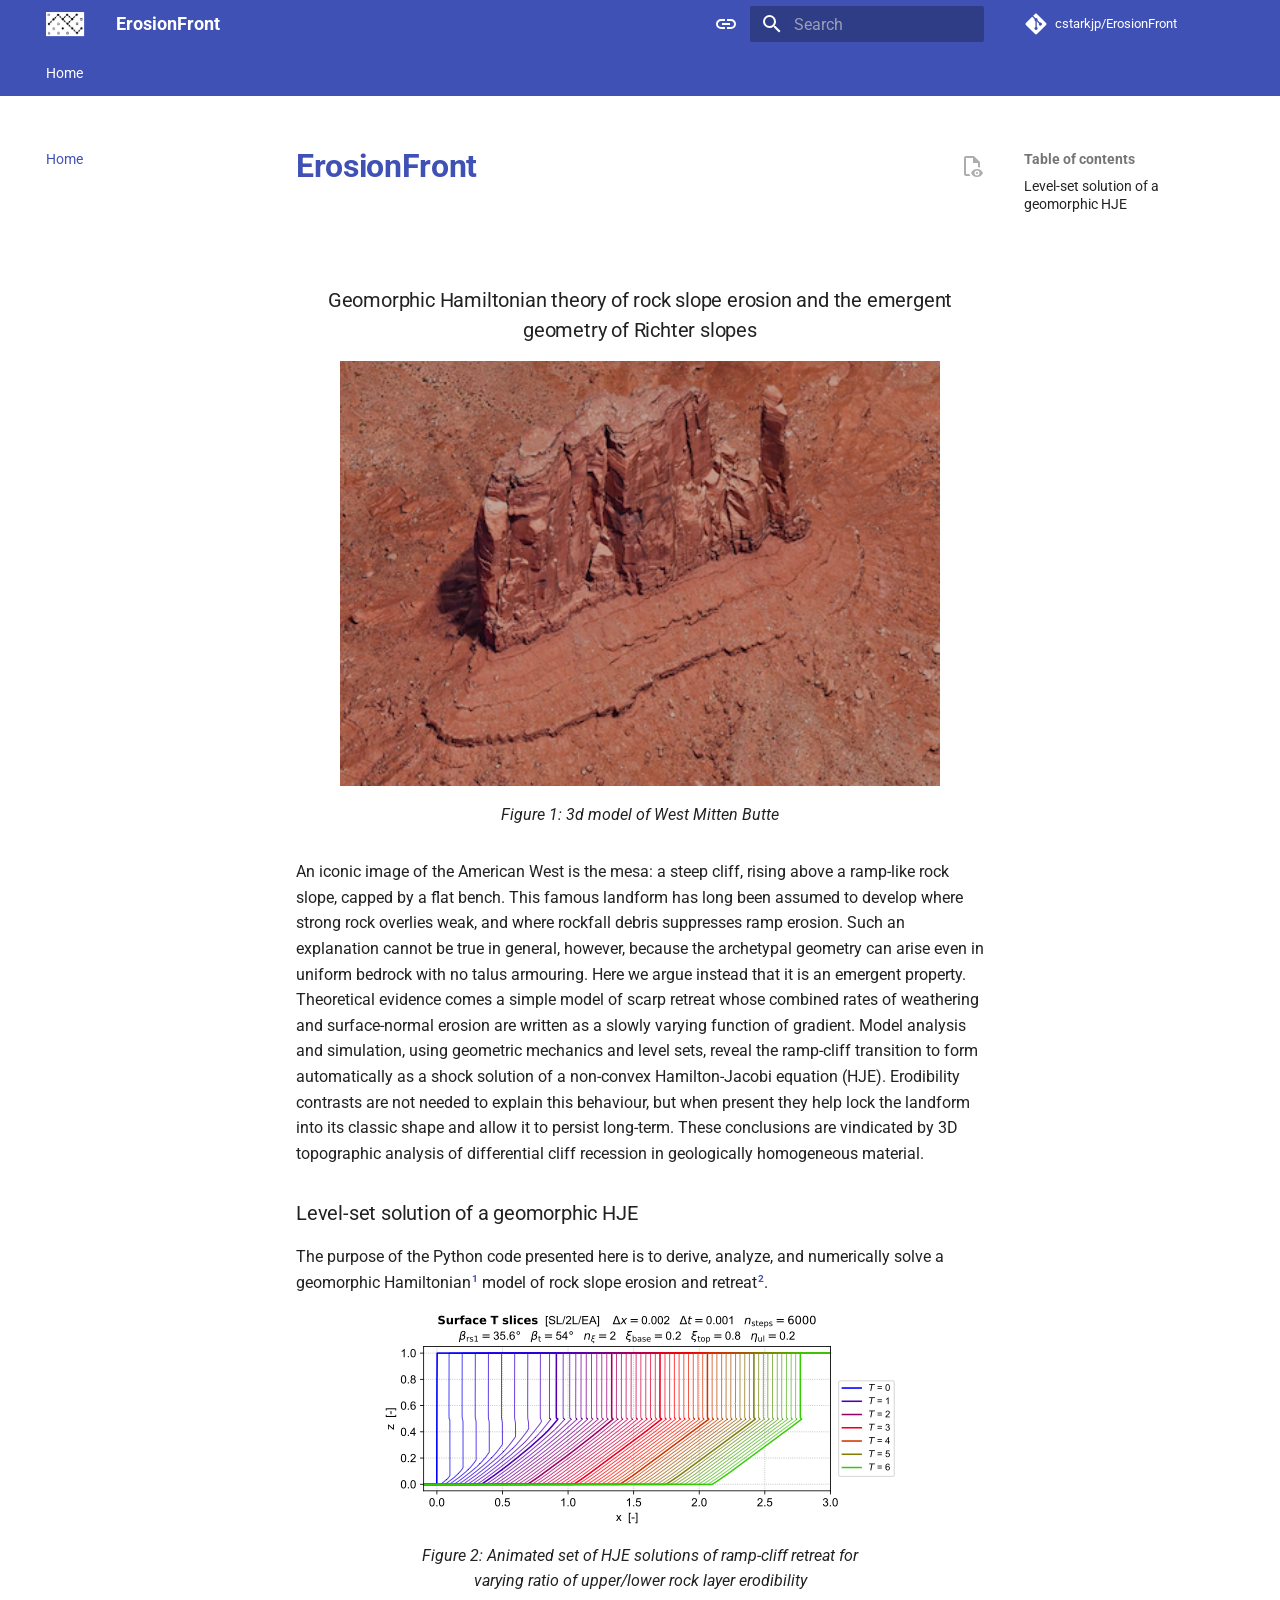
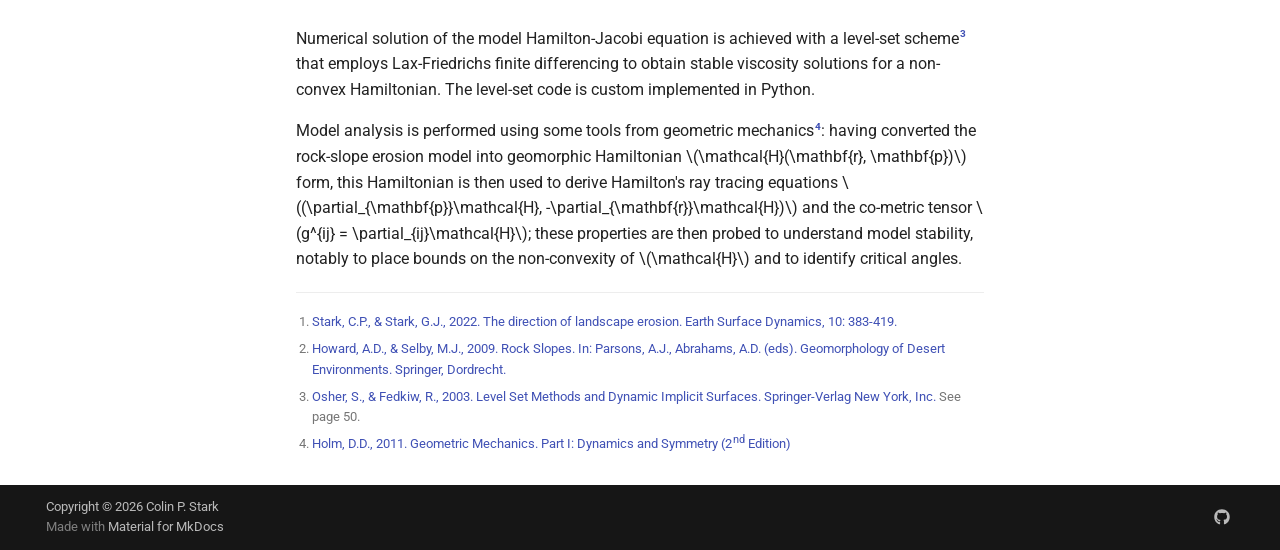
==== index.html @ bf65579d "Deployed 12d08ae with MkDocs version: 1.6.1" ====
<!doctype html>
<html lang="en" class="no-js">
  <head>
    
      <meta charset="utf-8">
      <meta name="viewport" content="width=device-width,initial-scale=1">
      
        <meta name="description" content="Tools for simulating rock slope erosion and the emergent geometry of Richter slopes.">
      
      
        <meta name="author" content="Colin P. Stark">
      
      
        <link rel="canonical" href="https://cstarkjp.github.io/ErosionFront/">
      
      
      
      
        
      
      
      <link rel="icon" href="images/DP1.png">
      <meta name="generator" content="mkdocs-1.6.1, mkdocs-material-9.7.6">
    
    
      
        <title>ErosionFront</title>
      
    
    
      <link rel="stylesheet" href="assets/stylesheets/main.484c7ddc.min.css">
      
        
        <link rel="stylesheet" href="assets/stylesheets/palette.ab4e12ef.min.css">
      
      


    
    
      
    
    
      
        
        
        <link rel="preconnect" href="https://fonts.gstatic.com" crossorigin>
        <link rel="stylesheet" href="https://fonts.googleapis.com/css?family=Roboto:300,300i,400,400i,700,700i%7CRoboto+Mono:400,400i,700,700i&display=fallback">
        <style>:root{--md-text-font:"Roboto";--md-code-font:"Roboto Mono"}</style>
      
    
    
      <link rel="stylesheet" href="assets/_mkdocstrings.css">
    
      <link rel="stylesheet" href="style.css">
    
    <script>__md_scope=new URL(".",location),__md_hash=e=>[...e].reduce(((e,_)=>(e<<5)-e+_.charCodeAt(0)),0),__md_get=(e,_=localStorage,t=__md_scope)=>JSON.parse(_.getItem(t.pathname+"."+e)),__md_set=(e,_,t=localStorage,a=__md_scope)=>{try{t.setItem(a.pathname+"."+e,JSON.stringify(_))}catch(e){}}</script>
    
      
  


  
  

<script id="__analytics">function __md_analytics(){function e(){dataLayer.push(arguments)}window.dataLayer=window.dataLayer||[],e("js",new Date),e("config",""),document.addEventListener("DOMContentLoaded",(function(){document.forms.search&&document.forms.search.query.addEventListener("blur",(function(){this.value&&e("event","search",{search_term:this.value})}));document$.subscribe((function(){var t=document.forms.feedback;if(void 0!==t)for(var a of t.querySelectorAll("[type=submit]"))a.addEventListener("click",(function(a){a.preventDefault();var n=document.location.pathname,d=this.getAttribute("data-md-value");e("event","feedback",{page:n,data:d}),t.firstElementChild.disabled=!0;var r=t.querySelector(".md-feedback__note [data-md-value='"+d+"']");r&&(r.hidden=!1)})),t.hidden=!1})),location$.subscribe((function(t){e("config","",{page_path:t.pathname})}))}));var t=document.createElement("script");t.async=!0,t.src="https://www.googletagmanager.com/gtag/js?id=",document.getElementById("__analytics").insertAdjacentElement("afterEnd",t)}</script>
  
    <script>"undefined"!=typeof __md_analytics&&__md_analytics()</script>
  

    
    
  </head>
  
  
    
    
      
    
    
    
    
    <body dir="ltr" data-md-color-scheme="default" data-md-color-primary="indigo" data-md-color-accent="indigo">
  
    
    <input class="md-toggle" data-md-toggle="drawer" type="checkbox" id="__drawer" autocomplete="off">
    <input class="md-toggle" data-md-toggle="search" type="checkbox" id="__search" autocomplete="off">
    <label class="md-overlay" for="__drawer"></label>
    <div data-md-component="skip">
      
        
        <a href="#erosionfront" class="md-skip">
          Skip to content
        </a>
      
    </div>
    <div data-md-component="announce">
      
    </div>
    
    
      

<header class="md-header" data-md-component="header">
  <nav class="md-header__inner md-grid" aria-label="Header">
    <a href="." title="ErosionFront" class="md-header__button md-logo" aria-label="ErosionFront" data-md-component="logo">
      
  <img src="assets/DP5.png" alt="logo">

    </a>
    <label class="md-header__button md-icon" for="__drawer">
      
      <svg xmlns="http://www.w3.org/2000/svg" viewBox="0 0 24 24"><path d="M3 6h18v2H3zm0 5h18v2H3zm0 5h18v2H3z"/></svg>
    </label>
    <div class="md-header__title" data-md-component="header-title">
      <div class="md-header__ellipsis">
        <div class="md-header__topic">
          <span class="md-ellipsis">
            ErosionFront
          </span>
        </div>
        <div class="md-header__topic" data-md-component="header-topic">
          <span class="md-ellipsis">
            
              Home
            
          </span>
        </div>
      </div>
    </div>
    
      
        <form class="md-header__option" data-md-component="palette">
  
    
    
    
    <input class="md-option" data-md-color-media="(prefers-color-scheme)" data-md-color-scheme="default" data-md-color-primary="indigo" data-md-color-accent="indigo"  aria-label="Switch to light mode"  type="radio" name="__palette" id="__palette_0">
    
      <label class="md-header__button md-icon" title="Switch to light mode" for="__palette_1" hidden>
        <svg xmlns="http://www.w3.org/2000/svg" viewBox="0 0 24 24"><path d="M3.9 12c0-1.71 1.39-3.1 3.1-3.1h4V7H7a5 5 0 0 0-5 5 5 5 0 0 0 5 5h4v-1.9H7c-1.71 0-3.1-1.39-3.1-3.1M8 13h8v-2H8zm9-6h-4v1.9h4c1.71 0 3.1 1.39 3.1 3.1s-1.39 3.1-3.1 3.1h-4V17h4a5 5 0 0 0 5-5 5 5 0 0 0-5-5"/></svg>
      </label>
    
  
    
    
    
    <input class="md-option" data-md-color-media="(prefers-color-scheme: light)" data-md-color-scheme="default" data-md-color-primary="indigo" data-md-color-accent="indigo"  aria-label="Switch to dark mode"  type="radio" name="__palette" id="__palette_1">
    
      <label class="md-header__button md-icon" title="Switch to dark mode" for="__palette_2" hidden>
        <svg xmlns="http://www.w3.org/2000/svg" viewBox="0 0 24 24"><path d="M17 7H7a5 5 0 0 0-5 5 5 5 0 0 0 5 5h10a5 5 0 0 0 5-5 5 5 0 0 0-5-5m0 8a3 3 0 0 1-3-3 3 3 0 0 1 3-3 3 3 0 0 1 3 3 3 3 0 0 1-3 3"/></svg>
      </label>
    
  
    
    
    
    <input class="md-option" data-md-color-media="(prefers-color-scheme: dark)" data-md-color-scheme="slate" data-md-color-primary="black" data-md-color-accent="indigo"  aria-label="Switch to system preference"  type="radio" name="__palette" id="__palette_2">
    
      <label class="md-header__button md-icon" title="Switch to system preference" for="__palette_0" hidden>
        <svg xmlns="http://www.w3.org/2000/svg" viewBox="0 0 24 24"><path d="M17 7H7a5 5 0 0 0-5 5 5 5 0 0 0 5 5h10a5 5 0 0 0 5-5 5 5 0 0 0-5-5M7 15a3 3 0 0 1-3-3 3 3 0 0 1 3-3 3 3 0 0 1 3 3 3 3 0 0 1-3 3"/></svg>
      </label>
    
  
</form>
      
    
    
      <script>var palette=__md_get("__palette");if(palette&&palette.color){if("(prefers-color-scheme)"===palette.color.media){var media=matchMedia("(prefers-color-scheme: light)"),input=document.querySelector(media.matches?"[data-md-color-media='(prefers-color-scheme: light)']":"[data-md-color-media='(prefers-color-scheme: dark)']");palette.color.media=input.getAttribute("data-md-color-media"),palette.color.scheme=input.getAttribute("data-md-color-scheme"),palette.color.primary=input.getAttribute("data-md-color-primary"),palette.color.accent=input.getAttribute("data-md-color-accent")}for(var[key,value]of Object.entries(palette.color))document.body.setAttribute("data-md-color-"+key,value)}</script>
    
    
    
      
      
        <label class="md-header__button md-icon" for="__search">
          
          <svg xmlns="http://www.w3.org/2000/svg" viewBox="0 0 24 24"><path d="M9.5 3A6.5 6.5 0 0 1 16 9.5c0 1.61-.59 3.09-1.56 4.23l.27.27h.79l5 5-1.5 1.5-5-5v-.79l-.27-.27A6.52 6.52 0 0 1 9.5 16 6.5 6.5 0 0 1 3 9.5 6.5 6.5 0 0 1 9.5 3m0 2C7 5 5 7 5 9.5S7 14 9.5 14 14 12 14 9.5 12 5 9.5 5"/></svg>
        </label>
        <div class="md-search" data-md-component="search" role="dialog">
  <label class="md-search__overlay" for="__search"></label>
  <div class="md-search__inner" role="search">
    <form class="md-search__form" name="search">
      <input type="text" class="md-search__input" name="query" aria-label="Search" placeholder="Search" autocapitalize="off" autocorrect="off" autocomplete="off" spellcheck="false" data-md-component="search-query" required>
      <label class="md-search__icon md-icon" for="__search">
        
        <svg xmlns="http://www.w3.org/2000/svg" viewBox="0 0 24 24"><path d="M9.5 3A6.5 6.5 0 0 1 16 9.5c0 1.61-.59 3.09-1.56 4.23l.27.27h.79l5 5-1.5 1.5-5-5v-.79l-.27-.27A6.52 6.52 0 0 1 9.5 16 6.5 6.5 0 0 1 3 9.5 6.5 6.5 0 0 1 9.5 3m0 2C7 5 5 7 5 9.5S7 14 9.5 14 14 12 14 9.5 12 5 9.5 5"/></svg>
        
        <svg xmlns="http://www.w3.org/2000/svg" viewBox="0 0 24 24"><path d="M20 11v2H8l5.5 5.5-1.42 1.42L4.16 12l7.92-7.92L13.5 5.5 8 11z"/></svg>
      </label>
      <nav class="md-search__options" aria-label="Search">
        
          <a href="javascript:void(0)" class="md-search__icon md-icon" title="Share" aria-label="Share" data-clipboard data-clipboard-text="" data-md-component="search-share" tabindex="-1">
            
            <svg xmlns="http://www.w3.org/2000/svg" viewBox="0 0 24 24"><path d="M18 16.08c-.76 0-1.44.3-1.96.77L8.91 12.7c.05-.23.09-.46.09-.7s-.04-.47-.09-.7l7.05-4.11c.54.5 1.25.81 2.04.81a3 3 0 0 0 3-3 3 3 0 0 0-3-3 3 3 0 0 0-3 3c0 .24.04.47.09.7L8.04 9.81C7.5 9.31 6.79 9 6 9a3 3 0 0 0-3 3 3 3 0 0 0 3 3c.79 0 1.5-.31 2.04-.81l7.12 4.15c-.05.21-.08.43-.08.66 0 1.61 1.31 2.91 2.92 2.91s2.92-1.3 2.92-2.91A2.92 2.92 0 0 0 18 16.08"/></svg>
          </a>
        
        <button type="reset" class="md-search__icon md-icon" title="Clear" aria-label="Clear" tabindex="-1">
          
          <svg xmlns="http://www.w3.org/2000/svg" viewBox="0 0 24 24"><path d="M19 6.41 17.59 5 12 10.59 6.41 5 5 6.41 10.59 12 5 17.59 6.41 19 12 13.41 17.59 19 19 17.59 13.41 12z"/></svg>
        </button>
      </nav>
      
        <div class="md-search__suggest" data-md-component="search-suggest"></div>
      
    </form>
    <div class="md-search__output">
      <div class="md-search__scrollwrap" tabindex="0" data-md-scrollfix>
        <div class="md-search-result" data-md-component="search-result">
          <div class="md-search-result__meta">
            Initializing search
          </div>
          <ol class="md-search-result__list" role="presentation"></ol>
        </div>
      </div>
    </div>
  </div>
</div>
      
    
    
      <div class="md-header__source">
        <a href="https://github.com/cstarkjp/ErosionFront" title="Go to repository" class="md-source" data-md-component="source">
  <div class="md-source__icon md-icon">
    
    <svg xmlns="http://www.w3.org/2000/svg" viewBox="0 0 448 512"><!--! Font Awesome Free 7.1.0 by @fontawesome - https://fontawesome.com License - https://fontawesome.com/license/free (Icons: CC BY 4.0, Fonts: SIL OFL 1.1, Code: MIT License) Copyright 2025 Fonticons, Inc.--><path d="M439.6 236.1 244 40.5c-5.4-5.5-12.8-8.5-20.4-8.5s-15 3-20.4 8.4L162.5 81l51.5 51.5c27.1-9.1 52.7 16.8 43.4 43.7l49.7 49.7c34.2-11.8 61.2 31 35.5 56.7-26.5 26.5-70.2-2.9-56-37.3L240.3 199v121.9c25.3 12.5 22.3 41.8 9.1 55-6.4 6.4-15.2 10.1-24.3 10.1s-17.8-3.6-24.3-10.1c-17.6-17.6-11.1-46.9 11.2-56v-123c-20.8-8.5-24.6-30.7-18.6-45L142.6 101 8.5 235.1C3 240.6 0 247.9 0 255.5s3 15 8.5 20.4l195.6 195.7c5.4 5.4 12.7 8.4 20.4 8.4s15-3 20.4-8.4l194.7-194.7c5.4-5.4 8.4-12.8 8.4-20.4s-3-15-8.4-20.4"/></svg>
  </div>
  <div class="md-source__repository">
    cstarkjp/ErosionFront
  </div>
</a>
      </div>
    
  </nav>
  
</header>
    
    <div class="md-container" data-md-component="container">
      
      
        
          
            
<nav class="md-tabs" aria-label="Tabs" data-md-component="tabs">
  <div class="md-grid">
    <ul class="md-tabs__list">
      
        
  
  
  
    
  
  
    <li class="md-tabs__item md-tabs__item--active">
      <a href="." class="md-tabs__link">
        
  
  
    
  
  Home

      </a>
    </li>
  

      
    </ul>
  </div>
</nav>
          
        
      
      <main class="md-main" data-md-component="main">
        <div class="md-main__inner md-grid">
          
            
              
              <div class="md-sidebar md-sidebar--primary" data-md-component="sidebar" data-md-type="navigation" >
                <div class="md-sidebar__scrollwrap">
                  <div class="md-sidebar__inner">
                    


  


<nav class="md-nav md-nav--primary md-nav--lifted" aria-label="Navigation" data-md-level="0">
  <label class="md-nav__title" for="__drawer">
    <a href="." title="ErosionFront" class="md-nav__button md-logo" aria-label="ErosionFront" data-md-component="logo">
      
  <img src="assets/DP5.png" alt="logo">

    </a>
    ErosionFront
  </label>
  
    <div class="md-nav__source">
      <a href="https://github.com/cstarkjp/ErosionFront" title="Go to repository" class="md-source" data-md-component="source">
  <div class="md-source__icon md-icon">
    
    <svg xmlns="http://www.w3.org/2000/svg" viewBox="0 0 448 512"><!--! Font Awesome Free 7.1.0 by @fontawesome - https://fontawesome.com License - https://fontawesome.com/license/free (Icons: CC BY 4.0, Fonts: SIL OFL 1.1, Code: MIT License) Copyright 2025 Fonticons, Inc.--><path d="M439.6 236.1 244 40.5c-5.4-5.5-12.8-8.5-20.4-8.5s-15 3-20.4 8.4L162.5 81l51.5 51.5c27.1-9.1 52.7 16.8 43.4 43.7l49.7 49.7c34.2-11.8 61.2 31 35.5 56.7-26.5 26.5-70.2-2.9-56-37.3L240.3 199v121.9c25.3 12.5 22.3 41.8 9.1 55-6.4 6.4-15.2 10.1-24.3 10.1s-17.8-3.6-24.3-10.1c-17.6-17.6-11.1-46.9 11.2-56v-123c-20.8-8.5-24.6-30.7-18.6-45L142.6 101 8.5 235.1C3 240.6 0 247.9 0 255.5s3 15 8.5 20.4l195.6 195.7c5.4 5.4 12.7 8.4 20.4 8.4s15-3 20.4-8.4l194.7-194.7c5.4-5.4 8.4-12.8 8.4-20.4s-3-15-8.4-20.4"/></svg>
  </div>
  <div class="md-source__repository">
    cstarkjp/ErosionFront
  </div>
</a>
    </div>
  
  <ul class="md-nav__list" data-md-scrollfix>
    
      
      
  
  
    
  
  
  
    <li class="md-nav__item md-nav__item--active">
      
      <input class="md-nav__toggle md-toggle" type="checkbox" id="__toc">
      
      
        
      
      
        <label class="md-nav__link md-nav__link--active" for="__toc">
          
  
  
  <span class="md-ellipsis">
    
  
    Home
  

    
  </span>
  
  

          <span class="md-nav__icon md-icon"></span>
        </label>
      
      <a href="." class="md-nav__link md-nav__link--active">
        
  
  
  <span class="md-ellipsis">
    
  
    Home
  

    
  </span>
  
  

      </a>
      
        

<nav class="md-nav md-nav--secondary" aria-label="Table of contents">
  
  
  
    
  
  
    <label class="md-nav__title" for="__toc">
      <span class="md-nav__icon md-icon"></span>
      Table of contents
    </label>
    <ul class="md-nav__list" data-md-component="toc" data-md-scrollfix>
      
        <li class="md-nav__item">
  <a href="#level-set-solution-of-a-geomorphic-hje" class="md-nav__link">
    <span class="md-ellipsis">
      
        Level-set solution of a geomorphic HJE
      
    </span>
  </a>
  
</li>
      
    </ul>
  
</nav>
      
    </li>
  

    
  </ul>
</nav>
                  </div>
                </div>
              </div>
            
            
              
              <div class="md-sidebar md-sidebar--secondary" data-md-component="sidebar" data-md-type="toc" >
                <div class="md-sidebar__scrollwrap">
                  <div class="md-sidebar__inner">
                    

<nav class="md-nav md-nav--secondary" aria-label="Table of contents">
  
  
  
    
  
  
    <label class="md-nav__title" for="__toc">
      <span class="md-nav__icon md-icon"></span>
      Table of contents
    </label>
    <ul class="md-nav__list" data-md-component="toc" data-md-scrollfix>
      
        <li class="md-nav__item">
  <a href="#level-set-solution-of-a-geomorphic-hje" class="md-nav__link">
    <span class="md-ellipsis">
      
        Level-set solution of a geomorphic HJE
      
    </span>
  </a>
  
</li>
      
    </ul>
  
</nav>
                  </div>
                </div>
              </div>
            
          
          
            <div class="md-content" data-md-component="content">
              
              <article class="md-content__inner md-typeset">
                
                  


  
  
    
      
    
    <a href="https://github.com/cstarkjp/ErosionFront/raw/main/web/docs/index.md" title="View source of this page" class="md-content__button md-icon">
      
      <svg xmlns="http://www.w3.org/2000/svg" viewBox="0 0 24 24"><path d="M17 18c.56 0 1 .44 1 1s-.44 1-1 1-1-.44-1-1 .44-1 1-1m0-3c-2.73 0-5.06 1.66-6 4 .94 2.34 3.27 4 6 4s5.06-1.66 6-4c-.94-2.34-3.27-4-6-4m0 6.5a2.5 2.5 0 0 1-2.5-2.5 2.5 2.5 0 0 1 2.5-2.5 2.5 2.5 0 0 1 2.5 2.5 2.5 2.5 0 0 1-2.5 2.5M9.27 20H6V4h7v5h5v4.07c.7.08 1.36.25 2 .49V8l-6-6H6a2 2 0 0 0-2 2v16a2 2 0 0 0 2 2h4.5a8.2 8.2 0 0 1-1.23-2"/></svg>
    </a>
  


<h1 id="erosionfront"><a href="https://pypi.org/project/erosionfront/"><strong>ErosionFront</strong></a><a class="headerlink" href="#erosionfront" title="Permanent link">¶</a></h1>
<p><a href="https://github.com/cstarkjp/ErosionFront/actions/workflows/pypi-publish.yml"><img alt="" src="https://github.com/cstarkjp/ErosionFront/actions/workflows/pypi-publish.yml/badge.svg?style=cache-control=no-cache"></a></p>
<div align="center">
<h3> Geomorphic Hamiltonian theory of rock slope erosion and the emergent geometry of Richter slopes
 </h3>
</div>

<!-- <div align="center"> -->

<p><figure id="_figure-1"><img alt="3d model of West Mitten Butte" src="images/BlenderView1_reduced.png" width="600"><figcaption>Figure 1: 3d model of West Mitten Butte</figcaption></figure></p>
<!-- </div> -->

<p>An iconic image of the American West is the mesa: a steep cliff, rising above a ramp-like rock slope, capped by a flat bench. This famous landform has long been assumed to develop where strong rock overlies weak, and where rockfall debris suppresses ramp erosion. Such an explanation cannot be true in general, however, because the archetypal geometry can arise even in uniform bedrock with no talus armouring. Here we argue instead that it is an emergent property. Theoretical evidence comes a simple model of scarp retreat whose combined rates of weathering and surface-normal erosion are written as a slowly varying function of gradient. Model analysis and simulation, using geometric mechanics and level sets, reveal the ramp-cliff transition to form automatically as a shock solution of a non-convex Hamilton-Jacobi equation (HJE). Erodibility contrasts are not needed to explain this behaviour, but when present they help lock the landform into its classic shape and allow it to persist long-term. These conclusions are vindicated by 3D topographic analysis of differential cliff recession in geologically homogeneous material.</p>
<h3 id="level-set-solution-of-a-geomorphic-hje">Level-set solution of a geomorphic HJE<a class="headerlink" href="#level-set-solution-of-a-geomorphic-hje" title="Permanent link">¶</a></h3>
<p>The purpose of the Python code presented here is to derive, analyze, and numerically solve a geomorphic Hamiltonian<sup id="fnref:1"><a class="footnote-ref" href="#fn:1">1</a></sup> model of rock slope erosion and retreat<sup id="fnref:2"><a class="footnote-ref" href="#fn:2">2</a></sup>. </p>
<!-- The code is provided as a 
[Python library package](src/erosionfront)
 and associated Jupyter notebooks (e.g., [here](notebooks/simulation/ErosionFront.ipynb) and  [here](notebooks/analysis/3DProfiling.ipynb)). -->

<!-- <div align="center"> -->

<p><figure id="_figure-2"><img alt="Animated set of HJE solutions of ramp-cliff retreat for varying ratio of upper/lower rock layer erodibility" src="images/time_slices_test_2layer_%CE%B7ul0p2.png"><figcaption>Figure 2: Animated set of HJE solutions of ramp-cliff retreat for varying ratio of upper/lower rock layer erodibility</figcaption></figure></p>
<!-- </div> -->

<p>Numerical solution of the model Hamilton-Jacobi equation is achieved with a level-set scheme<sup id="fnref:3"><a class="footnote-ref" href="#fn:3">3</a></sup> that employs Lax-Friedrichs finite differencing to obtain stable viscosity solutions for a non-convex Hamiltonian. The level-set code is custom implemented in Python.</p>
<p>Model analysis is performed using some tools from geometric mechanics<sup id="fnref:4"><a class="footnote-ref" href="#fn:4">4</a></sup>: having converted the rock-slope erosion model into geomorphic Hamiltonian <span class="arithmatex">\(\mathcal{H}(\mathbf{r}, \mathbf{p})\)</span> form, this Hamiltonian is then used to derive Hamilton's ray tracing equations <span class="arithmatex">\((\partial_{\mathbf{p}}\mathcal{H}, -\partial_{\mathbf{r}}\mathcal{H})\)</span> and the co-metric tensor <span class="arithmatex">\(g^{ij} = \partial_{ij}\mathcal{H}\)</span>; these properties are then probed to understand model stability, notably to place bounds on the non-convexity of <span class="arithmatex">\(\mathcal{H}\)</span> and to identify critical angles.</p>
<div class="footnote">
<hr>
<ol>
<li id="fn:1">
<p><a href="https://doi.org/10.5194/esurf-10-383-2022">Stark, C.P., &amp; Stark, G.J., 2022. The direction of landscape erosion. Earth Surface Dynamics, 10: 383-419.</a> <a class="footnote-backref" href="#fnref:1" title="Jump back to footnote 1 in the text">↩</a></p>
</li>
<li id="fn:2">
<p><a href="https://doi.org/10.1007/978-1-4020-5719-9_8">Howard, A.D., &amp; Selby, M.J., 2009. Rock Slopes. In: Parsons, A.J., Abrahams, A.D. (eds). Geomorphology of Desert Environments. Springer, Dordrecht. </a> <a class="footnote-backref" href="#fnref:2" title="Jump back to footnote 2 in the text">↩</a></p>
</li>
<li id="fn:3">
<p><a href="https://link.springer.com/book/10.1007/b98879">Osher, S., &amp; Fedkiw, R., 2003. Level Set Methods and Dynamic Implicit Surfaces. Springer-Verlag New York, Inc.</a>  See page 50. <a class="footnote-backref" href="#fnref:3" title="Jump back to footnote 3 in the text">↩</a></p>
</li>
<li id="fn:4">
<p><a href="https://www.ma.imperial.ac.uk/~dholm/classnotes/HolmPart1-GM.pdf">Holm, D.D., 2011. Geometric Mechanics. Part I: Dynamics and Symmetry (2<sup>nd</sup> Edition)</a> <a class="footnote-backref" href="#fnref:4" title="Jump back to footnote 4 in the text">↩</a></p>
</li>
</ol>
</div>









  




                
              </article>
            </div>
          
          
  <script>var tabs=__md_get("__tabs");if(Array.isArray(tabs))e:for(var set of document.querySelectorAll(".tabbed-set")){var labels=set.querySelector(".tabbed-labels");for(var tab of tabs)for(var label of labels.getElementsByTagName("label"))if(label.innerText.trim()===tab){var input=document.getElementById(label.htmlFor);input.checked=!0;continue e}}</script>

<script>var target=document.getElementById(location.hash.slice(1));target&&target.name&&(target.checked=target.name.startsWith("__tabbed_"))</script>
        </div>
        
      </main>
      
        <footer class="md-footer">
  
    
  
  <div class="md-footer-meta md-typeset">
    <div class="md-footer-meta__inner md-grid">
      <div class="md-copyright">
  
    <div class="md-copyright__highlight">
      Copyright &copy; 2026 Colin P. Stark
    </div>
  
  
    Made with
    <a href="https://squidfunk.github.io/mkdocs-material/" target="_blank" rel="noopener">
      Material for MkDocs
    </a>
  
</div>
      
        
<div class="md-social">
  
    
    
    
    
      
      
    
    <a href="https://github.com/cstarkjp/ErosionFront" target="_blank" rel="noopener" title="github.com" class="md-social__link">
      <svg xmlns="http://www.w3.org/2000/svg" viewBox="0 0 512 512"><!--! Font Awesome Free 7.1.0 by @fontawesome - https://fontawesome.com License - https://fontawesome.com/license/free (Icons: CC BY 4.0, Fonts: SIL OFL 1.1, Code: MIT License) Copyright 2025 Fonticons, Inc.--><path d="M173.9 397.4c0 2-2.3 3.6-5.2 3.6-3.3.3-5.6-1.3-5.6-3.6 0-2 2.3-3.6 5.2-3.6 3-.3 5.6 1.3 5.6 3.6m-31.1-4.5c-.7 2 1.3 4.3 4.3 4.9 2.6 1 5.6 0 6.2-2s-1.3-4.3-4.3-5.2c-2.6-.7-5.5.3-6.2 2.3m44.2-1.7c-2.9.7-4.9 2.6-4.6 4.9.3 2 2.9 3.3 5.9 2.6 2.9-.7 4.9-2.6 4.6-4.6-.3-1.9-3-3.2-5.9-2.9M252.8 8C114.1 8 8 113.3 8 252c0 110.9 69.8 205.8 169.5 239.2 12.8 2.3 17.3-5.6 17.3-12.1 0-6.2-.3-40.4-.3-61.4 0 0-70 15-84.7-29.8 0 0-11.4-29.1-27.8-36.6 0 0-22.9-15.7 1.6-15.4 0 0 24.9 2 38.6 25.8 21.9 38.6 58.6 27.5 72.9 20.9 2.3-16 8.8-27.1 16-33.7-55.9-6.2-112.3-14.3-112.3-110.5 0-27.5 7.6-41.3 23.6-58.9-2.6-6.5-11.1-33.3 2.6-67.9 20.9-6.5 69 27 69 27 20-5.6 41.5-8.5 62.8-8.5s42.8 2.9 62.8 8.5c0 0 48.1-33.6 69-27 13.7 34.7 5.2 61.4 2.6 67.9 16 17.7 25.8 31.5 25.8 58.9 0 96.5-58.9 104.2-114.8 110.5 9.2 7.9 17 22.9 17 46.4 0 33.7-.3 75.4-.3 83.6 0 6.5 4.6 14.4 17.3 12.1C436.2 457.8 504 362.9 504 252 504 113.3 391.5 8 252.8 8M105.2 352.9c-1.3 1-1 3.3.7 5.2 1.6 1.6 3.9 2.3 5.2 1 1.3-1 1-3.3-.7-5.2-1.6-1.6-3.9-2.3-5.2-1m-10.8-8.1c-.7 1.3.3 2.9 2.3 3.9 1.6 1 3.6.7 4.3-.7.7-1.3-.3-2.9-2.3-3.9-2-.6-3.6-.3-4.3.7m32.4 35.6c-1.6 1.3-1 4.3 1.3 6.2 2.3 2.3 5.2 2.6 6.5 1 1.3-1.3.7-4.3-1.3-6.2-2.2-2.3-5.2-2.6-6.5-1m-11.4-14.7c-1.6 1-1.6 3.6 0 5.9s4.3 3.3 5.6 2.3c1.6-1.3 1.6-3.9 0-6.2-1.4-2.3-4-3.3-5.6-2"/></svg>
    </a>
  
</div>
      
    </div>
  </div>
</footer>
      
    </div>
    <div class="md-dialog" data-md-component="dialog">
      <div class="md-dialog__inner md-typeset"></div>
    </div>
    
    
    
      
      
      <script id="__config" type="application/json">{"annotate": null, "base": ".", "features": ["content.action.view", "content.code.annotate", "content.code.copy", "content.code.select", "content.footnote.tooltips", "content.tabs.link", "content.tooltips", "navigation.footer", "navigation.indexes", "navigation.sections", "navigation.tabs", "navigation.tracking", "search.highlight", "search.share", "search.suggest", "toc.follow"], "search": "assets/javascripts/workers/search.2c215733.min.js", "tags": null, "translations": {"clipboard.copied": "Copied to clipboard", "clipboard.copy": "Copy to clipboard", "search.result.more.one": "1 more on this page", "search.result.more.other": "# more on this page", "search.result.none": "No matching documents", "search.result.one": "1 matching document", "search.result.other": "# matching documents", "search.result.placeholder": "Type to start searching", "search.result.term.missing": "Missing", "select.version": "Select version"}, "version": null}</script>
    
    
      <script src="assets/javascripts/bundle.79ae519e.min.js"></script>
      
        <script src="javascripts/mathjax.js"></script>
      
        <script src="https://unpkg.com/mathjax@3/es5/tex-mml-chtml.js"></script>
      
        <script src="https://cdn.jsdelivr.net/npm/mathjax@3/es5/tex-mml-chtml.js"></script>
      
        <script src="javascripts/extra.js"></script>
      
    
  </body>
</html>
---- assets/stylesheets/main.484c7ddc.min.css ----
@charset "UTF-8";html{-webkit-text-size-adjust:none;-moz-text-size-adjust:none;text-size-adjust:none;box-sizing:border-box}*,:after,:before{box-sizing:inherit}@media (prefers-reduced-motion){*,:after,:before{transition:none!important}}body{margin:0}a,button,input,label{-webkit-tap-highlight-color:transparent}a{color:inherit;text-decoration:none}hr{border:0;box-sizing:initial;display:block;height:.05rem;overflow:visible;padding:0}small{font-size:80%}sub,sup{line-height:1em}img{border-style:none}table{border-collapse:initial;border-spacing:0}td,th{font-weight:400;vertical-align:top}button{background:#0000;border:0;font-family:inherit;font-size:inherit;margin:0;padding:0}input{border:0;outline:none}:root{--md-primary-fg-color:#4051b5;--md-primary-fg-color--light:#5d6cc0;--md-primary-fg-color--dark:#303fa1;--md-primary-bg-color:#fff;--md-primary-bg-color--light:#ffffffb3;--md-accent-fg-color:#526cfe;--md-accent-fg-color--transparent:#526cfe1a;--md-accent-bg-color:#fff;--md-accent-bg-color--light:#ffffffb3}[data-md-color-scheme=default]{color-scheme:light}[data-md-color-scheme=default] img[src$="#gh-dark-mode-only"],[data-md-color-scheme=default] img[src$="#only-dark"]{display:none}:root,[data-md-color-scheme=default]{--md-hue:225deg;--md-default-fg-color:#000000de;--md-default-fg-color--light:#0000008a;--md-default-fg-color--lighter:#00000052;--md-default-fg-color--lightest:#00000012;--md-default-bg-color:#fff;--md-default-bg-color--light:#ffffffb3;--md-default-bg-color--lighter:#ffffff4d;--md-default-bg-color--lightest:#ffffff1f;--md-code-fg-color:#36464e;--md-code-bg-color:#f5f5f5;--md-code-bg-color--light:#f5f5f5b3;--md-code-bg-color--lighter:#f5f5f54d;--md-code-hl-color:#4287ff;--md-code-hl-color--light:#4287ff1a;--md-code-hl-number-color:#d52a2a;--md-code-hl-special-color:#db1457;--md-code-hl-function-color:#a846b9;--md-code-hl-constant-color:#6e59d9;--md-code-hl-keyword-color:#3f6ec6;--md-code-hl-string-color:#1c7d4d;--md-code-hl-name-color:var(--md-code-fg-color);--md-code-hl-operator-color:var(--md-default-fg-color--light);--md-code-hl-punctuation-color:var(--md-default-fg-color--light);--md-code-hl-comment-color:var(--md-default-fg-color--light);--md-code-hl-generic-color:var(--md-default-fg-color--light);--md-code-hl-variable-color:var(--md-default-fg-color--light);--md-typeset-color:var(--md-default-fg-color);--md-typeset-a-color:var(--md-primary-fg-color);--md-typeset-del-color:#f5503d26;--md-typeset-ins-color:#0bd57026;--md-typeset-kbd-color:#fafafa;--md-typeset-kbd-accent-color:#fff;--md-typeset-kbd-border-color:#b8b8b8;--md-typeset-mark-color:#ffff0080;--md-typeset-table-color:#0000001f;--md-typeset-table-color--light:rgba(0,0,0,.035);--md-admonition-fg-color:var(--md-default-fg-color);--md-admonition-bg-color:var(--md-default-bg-color);--md-warning-fg-color:#000000de;--md-warning-bg-color:#ff9;--md-footer-fg-color:#fff;--md-footer-fg-color--light:#ffffffb3;--md-footer-fg-color--lighter:#ffffff73;--md-footer-bg-color:#000000de;--md-footer-bg-color--dark:#00000052;--md-shadow-z1:0 0.2rem 0.5rem #0000000d,0 0 0.05rem #0000001a;--md-shadow-z2:0 0.2rem 0.5rem #0000001a,0 0 0.05rem #00000040;--md-shadow-z3:0 0.2rem 0.5rem #0003,0 0 0.05rem #00000059}.md-icon svg{fill:currentcolor;display:block;height:1.2rem;width:1.2rem}body{-webkit-font-smoothing:antialiased;-moz-osx-font-smoothing:grayscale;--md-text-font-family:var(--md-text-font,_),-apple-system,BlinkMacSystemFont,Helvetica,Arial,sans-serif;--md-code-font-family:var(--md-code-font,_),SFMono-Regular,Consolas,Menlo,monospace}aside,body,input{font-feature-settings:"kern","liga";color:var(--md-typeset-color);font-family:var(--md-text-font-family)}code,kbd,pre{font-feature-settings:"kern";font-family:var(--md-code-font-family)}:root{--md-typeset-table-sort-icon:url('data:image/svg+xml;charset=utf-8,<svg xmlns="http://www.w3.org/2000/svg" viewBox="0 0 24 24"><path d="m18 21-4-4h3V7h-3l4-4 4 4h-3v10h3M2 19v-2h10v2M2 13v-2h7v2M2 7V5h4v2z"/></svg>');--md-typeset-table-sort-icon--asc:url('data:image/svg+xml;charset=utf-8,<svg xmlns="http://www.w3.org/2000/svg" viewBox="0 0 24 24"><path d="M19 17h3l-4 4-4-4h3V3h2M2 17h10v2H2M6 5v2H2V5m0 6h7v2H2z"/></svg>');--md-typeset-table-sort-icon--desc:url('data:image/svg+xml;charset=utf-8,<svg xmlns="http://www.w3.org/2000/svg" viewBox="0 0 24 24"><path d="M19 7h3l-4-4-4 4h3v14h2M2 17h10v2H2M6 5v2H2V5m0 6h7v2H2z"/></svg>')}.md-typeset{-webkit-print-color-adjust:exact;color-adjust:exact;font-size:.8rem;line-height:1.6;overflow-wrap:break-word}@media print{.md-typeset{font-size:.68rem}}.md-typeset blockquote,.md-typeset dl,.md-typeset figure,.md-typeset ol,.md-typeset pre,.md-typeset ul{margin-bottom:1em;margin-top:1em}.md-typeset h1{color:var(--md-default-fg-color--light);font-size:2em;line-height:1.3;margin:0 0 1.25em}.md-typeset h1,.md-typeset h2{font-weight:300;letter-spacing:-.01em}.md-typeset h2{font-size:1.5625em;line-height:1.4;margin:1.6em 0 .64em}.md-typeset h3{font-size:1.25em;font-weight:400;letter-spacing:-.01em;line-height:1.5;margin:1.6em 0 .8em}.md-typeset h2+h3{margin-top:.8em}.md-typeset h4{font-weight:700;letter-spacing:-.01em;margin:1em 0}.md-typeset h5,.md-typeset h6{color:var(--md-default-fg-color--light);font-size:.8em;font-weight:700;letter-spacing:-.01em;margin:1.25em 0}.md-typeset h5{text-transform:uppercase}.md-typeset h5 code{text-transform:none}.md-typeset hr{border-bottom:.05rem solid var(--md-default-fg-color--lightest);display:flow-root;margin:1.5em 0}.md-typeset a{color:var(--md-typeset-a-color);word-break:break-word}.md-typeset a,.md-typeset a:before{transition:color 125ms}.md-typeset a:focus,.md-typeset a:hover{color:var(--md-accent-fg-color)}.md-typeset a:focus code,.md-typeset a:hover code{background-color:var(--md-accent-fg-color--transparent);color:var(--md-accent-fg-color)}.md-typeset a code{color:var(--md-typeset-a-color)}.md-typeset a.focus-visible{outline-color:var(--md-accent-fg-color);outline-offset:.2rem}.md-typeset code,.md-typeset kbd,.md-typeset pre{color:var(--md-code-fg-color);direction:ltr;font-variant-ligatures:none;transition:background-color 125ms}@media print{.md-typeset code,.md-typeset kbd,.md-typeset pre{white-space:pre-wrap}}.md-typeset code{background-color:var(--md-code-bg-color);border-radius:.1rem;-webkit-box-decoration-break:clone;box-decoration-break:clone;font-size:.85em;padding:0 .2941176471em;transition:color 125ms,background-color 125ms;word-break:break-word}.md-typeset code:not(.focus-visible){-webkit-tap-highlight-color:transparent;outline:none}.md-typeset pre{display:flow-root;line-height:1.4;position:relative}.md-typeset pre>code{-webkit-box-decoration-break:slice;box-decoration-break:slice;box-shadow:none;display:block;margin:0;outline-color:var(--md-accent-fg-color);overflow:auto;padding:.7720588235em 1.1764705882em;scrollbar-color:var(--md-default-fg-color--lighter) #0000;scrollbar-width:thin;touch-action:auto;word-break:normal}.md-typeset pre>code:hover{scrollbar-color:var(--md-accent-fg-color) #0000}.md-typeset pre>code::-webkit-scrollbar{height:.2rem;width:.2rem}.md-typeset pre>code::-webkit-scrollbar-thumb{background-color:var(--md-default-fg-color--lighter)}.md-typeset pre>code::-webkit-scrollbar-thumb:hover{background-color:var(--md-accent-fg-color)}.md-typeset kbd{background-color:var(--md-typeset-kbd-color);border-radius:.1rem;box-shadow:0 .1rem 0 .05rem var(--md-typeset-kbd-border-color),0 .1rem 0 var(--md-typeset-kbd-border-color),0 -.1rem .2rem var(--md-typeset-kbd-accent-color) inset;color:var(--md-default-fg-color);display:inline-block;font-size:.75em;padding:0 .6666666667em;vertical-align:text-top;word-break:break-word}.md-typeset mark{background-color:var(--md-typeset-mark-color);-webkit-box-decoration-break:clone;box-decoration-break:clone;color:inherit;word-break:break-word}.md-typeset abbr{cursor:help;text-decoration:none}.md-typeset [data-preview],.md-typeset abbr{border-bottom:.05rem dotted var(--md-default-fg-color--light)}.md-typeset small{opacity:.75}[dir=ltr] .md-typeset sub,[dir=ltr] .md-typeset sup{margin-left:.078125em}[dir=rtl] .md-typeset sub,[dir=rtl] .md-typeset sup{margin-right:.078125em}[dir=ltr] .md-typeset blockquote{padding-left:.6rem}[dir=rtl] .md-typeset blockquote{padding-right:.6rem}[dir=ltr] .md-typeset blockquote{border-left:.2rem solid var(--md-default-fg-color--lighter)}[dir=rtl] .md-typeset blockquote{border-right:.2rem solid var(--md-default-fg-color--lighter)}.md-typeset blockquote{color:var(--md-default-fg-color--light);margin-left:0;margin-right:0}.md-typeset ul{list-style-type:disc}.md-typeset ul[type]{list-style-type:revert-layer}[dir=ltr] .md-typeset ol,[dir=ltr] .md-typeset ul{margin-left:.625em}[dir=rtl] .md-typeset ol,[dir=rtl] .md-typeset ul{margin-right:.625em}.md-typeset ol,.md-typeset ul{padding:0}.md-typeset ol:not([hidden]),.md-typeset ul:not([hidden]){display:flow-root}.md-typeset ol ol,.md-typeset ul ol{list-style-type:lower-alpha}.md-typeset ol ol ol,.md-typeset ul ol ol{list-style-type:lower-roman}.md-typeset ol ol ol ol,.md-typeset ul ol ol ol{list-style-type:upper-alpha}.md-typeset ol ol ol ol ol,.md-typeset ul ol ol ol ol{list-style-type:upper-roman}.md-typeset ol[type],.md-typeset ul[type]{list-style-type:revert-layer}[dir=ltr] .md-typeset ol li,[dir=ltr] .md-typeset ul li{margin-left:1.25em}[dir=rtl] .md-typeset ol li,[dir=rtl] .md-typeset ul li{margin-right:1.25em}.md-typeset ol li,.md-typeset ul li{margin-bottom:.5em}.md-typeset ol li blockquote,.md-typeset ol li p,.md-typeset ul li blockquote,.md-typeset ul li p{margin:.5em 0}.md-typeset ol li:last-child,.md-typeset ul li:last-child{margin-bottom:0}[dir=ltr] .md-typeset ol li ol,[dir=ltr] .md-typeset ol li ul,[dir=ltr] .md-typeset ul li ol,[dir=ltr] .md-typeset ul li ul{margin-left:.625em}[dir=rtl] .md-typeset ol li ol,[dir=rtl] .md-typeset ol li ul,[dir=rtl] .md-typeset ul li ol,[dir=rtl] .md-typeset ul li ul{margin-right:.625em}.md-typeset ol li ol,.md-typeset ol li ul,.md-typeset ul li ol,.md-typeset ul li ul{margin-bottom:.5em;margin-top:.5em}[dir=ltr] .md-typeset dd{margin-left:1.875em}[dir=rtl] .md-typeset dd{margin-right:1.875em}.md-typeset dd{margin-bottom:1.5em;margin-top:1em}.md-typeset img,.md-typeset svg,.md-typeset video{height:auto;max-width:100%}.md-typeset img[align=left]{margin:1em 1em 1em 0}.md-typeset img[align=right]{margin:1em 0 1em 1em}.md-typeset img[align]:only-child{margin-top:0}.md-typeset figure{display:flow-root;margin:1em auto;max-width:100%;text-align:center;width:fit-content}.md-typeset figure img{display:block;margin:0 auto}.md-typeset figcaption{font-style:italic;margin:1em auto;max-width:24rem}.md-typeset iframe{max-width:100%}.md-typeset table:not([class]){background-color:var(--md-default-bg-color);border:.05rem solid var(--md-typeset-table-color);border-radius:.1rem;display:inline-block;font-size:.64rem;max-width:100%;overflow:auto;touch-action:auto}@media print{.md-typeset table:not([class]){display:table}}.md-typeset table:not([class])+*{margin-top:1.5em}.md-typeset table:not([class]) td>:first-child,.md-typeset table:not([class]) th>:first-child{margin-top:0}.md-typeset table:not([class]) td>:last-child,.md-typeset table:not([class]) th>:last-child{margin-bottom:0}.md-typeset table:not([class]) td:not([align]),.md-typeset table:not([class]) th:not([align]){text-align:left}[dir=rtl] .md-typeset table:not([class]) td:not([align]),[dir=rtl] .md-typeset table:not([class]) th:not([align]){text-align:right}.md-typeset table:not([class]) th{font-weight:700;min-width:5rem;padding:.9375em 1.25em;vertical-align:top}.md-typeset table:not([class]) td{border-top:.05rem solid var(--md-typeset-table-color);padding:.9375em 1.25em;vertical-align:top}.md-typeset table:not([class]) tbody tr{transition:background-color 125ms}.md-typeset table:not([class]) tbody tr:hover{background-color:var(--md-typeset-table-color--light);box-shadow:0 .05rem 0 var(--md-default-bg-color) inset}.md-typeset table:not([class]) a{word-break:normal}.md-typeset table th[role=columnheader]{cursor:pointer}[dir=ltr] .md-typeset table th[role=columnheader]:after{margin-left:.5em}[dir=rtl] .md-typeset table th[role=columnheader]:after{margin-right:.5em}.md-typeset table th[role=columnheader]:after{content:"";display:inline-block;height:1.2em;-webkit-mask-image:var(--md-typeset-table-sort-icon);mask-image:var(--md-typeset-table-sort-icon);-webkit-mask-repeat:no-repeat;mask-repeat:no-repeat;-webkit-mask-size:contain;mask-size:contain;transition:background-color 125ms;vertical-align:text-bottom;width:1.2em}.md-typeset table th[role=columnheader]:hover:after{background-color:var(--md-default-fg-color--lighter)}.md-typeset table th[role=columnheader][aria-sort=ascending]:after{background-color:var(--md-default-fg-color--light);-webkit-mask-image:var(--md-typeset-table-sort-icon--asc);mask-image:var(--md-typeset-table-sort-icon--asc)}.md-typeset table th[role=columnheader][aria-sort=descending]:after{background-color:var(--md-default-fg-color--light);-webkit-mask-image:var(--md-typeset-table-sort-icon--desc);mask-image:var(--md-typeset-table-sort-icon--desc)}.md-typeset__scrollwrap{margin:1em -.8rem;overflow-x:auto;touch-action:auto}.md-typeset__table{display:inline-block;margin-bottom:.5em;padding:0 .8rem}@media print{.md-typeset__table{display:block}}html .md-typeset__table table{display:table;margin:0;overflow:hidden;width:100%}@media screen and (max-width:44.984375em){.md-content__inner>pre{margin:1em -.8rem}.md-content__inner>pre code{border-radius:0}}.md-typeset .md-author{border-radius:100%;display:block;flex-shrink:0;height:1.6rem;overflow:hidden;position:relative;transition:color 125ms,transform 125ms;width:1.6rem}.md-typeset .md-author img{display:block}.md-typeset .md-author--more{background:var(--md-default-fg-color--lightest);color:var(--md-default-fg-color--lighter);font-size:.6rem;font-weight:700;line-height:1.6rem;text-align:center}.md-typeset .md-author--long{height:2.4rem;width:2.4rem}.md-typeset a.md-author{transform:scale(1)}.md-typeset a.md-author img{border-radius:100%;filter:grayscale(100%) opacity(75%);transition:filter 125ms}.md-typeset a.md-author:focus,.md-typeset a.md-author:hover{transform:scale(1.1);z-index:1}.md-typeset a.md-author:focus img,.md-typeset a.md-author:hover img{filter:grayscale(0)}.md-banner{background-color:var(--md-footer-bg-color);color:var(--md-footer-fg-color);overflow:auto}@media print{.md-banner{display:none}}.md-banner--warning{background-color:var(--md-warning-bg-color);color:var(--md-warning-fg-color)}.md-banner__inner{font-size:.7rem;margin:.6rem auto;padding:0 .8rem}[dir=ltr] .md-banner__button{float:right}[dir=rtl] .md-banner__button{float:left}.md-banner__button{color:inherit;cursor:pointer;transition:opacity .25s}.no-js .md-banner__button{display:none}.md-banner__button:hover{opacity:.7}html{font-size:125%;height:100%;overflow-x:hidden}@media screen and (min-width:100em){html{font-size:137.5%}}@media screen and (min-width:125em){html{font-size:150%}}body{background-color:var(--md-default-bg-color);display:flex;flex-direction:column;font-size:.5rem;min-height:100%;position:relative;width:100%}@media print{body{display:block}}@media screen and (max-width:59.984375em){body[data-md-scrolllock]{position:fixed}}.md-grid{margin-left:auto;margin-right:auto;max-width:61rem}.md-container{display:flex;flex-direction:column;flex-grow:1}@media print{.md-container{display:block}}.md-main{flex-grow:1}.md-main__inner{display:flex;height:100%;margin-top:1.5rem}.md-ellipsis{overflow:hidden;text-overflow:ellipsis}.md-toggle{display:none}.md-option{height:0;opacity:0;position:absolute;width:0}.md-option:checked+label:not([hidden]){display:block}.md-option.focus-visible+label{outline-color:var(--md-accent-fg-color);outline-style:auto}.md-skip{background-color:var(--md-default-fg-color);border-radius:.1rem;color:var(--md-default-bg-color);font-size:.64rem;margin:.5rem;opacity:0;outline-color:var(--md-accent-fg-color);padding:.3rem .5rem;position:fixed;transform:translateY(.4rem);z-index:-1}.md-skip:focus{opacity:1;transform:translateY(0);transition:transform .25s cubic-bezier(.4,0,.2,1),opacity 175ms 75ms;z-index:10}@page{margin:25mm}:root{--md-clipboard-icon:url('data:image/svg+xml;charset=utf-8,<svg xmlns="http://www.w3.org/2000/svg" viewBox="0 0 24 24"><path d="M19 21H8V7h11m0-2H8a2 2 0 0 0-2 2v14a2 2 0 0 0 2 2h11a2 2 0 0 0 2-2V7a2 2 0 0 0-2-2m-3-4H4a2 2 0 0 0-2 2v14h2V3h12z"/></svg>')}.md-clipboard{border-radius:.1rem;color:var(--md-default-fg-color--lightest);cursor:pointer;height:1.5em;outline-color:var(--md-accent-fg-color);outline-offset:.1rem;transition:color .25s;width:1.5em;z-index:1}@media print{.md-clipboard{display:none}}.md-clipboard:not(.focus-visible){-webkit-tap-highlight-color:transparent;outline:none}:hover>.md-clipboard{color:var(--md-default-fg-color--light)}.md-clipboard:focus,.md-clipboard:hover{color:var(--md-accent-fg-color)}.md-clipboard:after{background-color:currentcolor;content:"";display:block;height:1.125em;margin:0 auto;-webkit-mask-image:var(--md-clipboard-icon);mask-image:var(--md-clipboard-icon);-webkit-mask-position:center;mask-position:center;-webkit-mask-repeat:no-repeat;mask-repeat:no-repeat;-webkit-mask-size:contain;mask-size:contain;width:1.125em}.md-clipboard--inline{cursor:pointer}.md-clipboard--inline code{transition:color .25s,background-color .25s}.md-clipboard--inline:focus code,.md-clipboard--inline:hover code{background-color:var(--md-accent-fg-color--transparent);color:var(--md-accent-fg-color)}:root{--md-code-select-icon:url('data:image/svg+xml;charset=utf-8,<svg xmlns="http://www.w3.org/2000/svg" viewBox="0 0 24 24"><path d="M19 19h-4v2h4c1.1 0 2-.9 2-2v-4h-2m0-12h-4v2h4v4h2V5c0-1.1-.9-2-2-2M5 5h4V3H5c-1.1 0-2 .9-2 2v4h2m0 6H3v4c0 1.1.9 2 2 2h4v-2H5zm2-4h2v2H7zm4 0h2v2h-2zm4 0h2v2h-2zM7 7h2v2H7zm4 0h2v2h-2zm4 0h2v2h-2zm-8 8h2v2H7zm4 0h2v2h-2zm4 0h2v2h-2z"/></svg>');--md-code-copy-icon:url('data:image/svg+xml;charset=utf-8,<svg xmlns="http://www.w3.org/2000/svg" viewBox="0 0 24 24"><path d="M19 21H8V7h11m0-2H8a2 2 0 0 0-2 2v14a2 2 0 0 0 2 2h11a2 2 0 0 0 2-2V7a2 2 0 0 0-2-2m-3-4H4a2 2 0 0 0-2 2v14h2V3h12z"/></svg>')}.md-typeset .md-code__content{display:grid}.md-code__nav{background-color:var(--md-code-bg-color--lighter);border-radius:.1rem;display:flex;gap:.2rem;padding:.2rem;position:absolute;right:.25em;top:.25em;transition:background-color .25s;z-index:1}:hover>.md-code__nav{background-color:var(--md-code-bg-color--light)}.md-code__button{color:var(--md-default-fg-color--lightest);cursor:pointer;display:block;height:1.5em;outline-color:var(--md-accent-fg-color);outline-offset:.1rem;transition:color .25s;width:1.5em}:hover>*>.md-code__button{color:var(--md-default-fg-color--light)}.md-code__button.focus-visible,.md-code__button:hover{color:var(--md-accent-fg-color)}.md-code__button--active{color:var(--md-default-fg-color)!important}.md-code__button:after{background-color:currentcolor;content:"";display:block;height:1.125em;margin:0 auto;-webkit-mask-position:center;mask-position:center;-webkit-mask-repeat:no-repeat;mask-repeat:no-repeat;-webkit-mask-size:contain;mask-size:contain;width:1.125em}.md-code__button[data-md-type=select]:after{-webkit-mask-image:var(--md-code-select-icon);mask-image:var(--md-code-select-icon)}.md-code__button[data-md-type=copy]:after{-webkit-mask-image:var(--md-code-copy-icon);mask-image:var(--md-code-copy-icon)}@keyframes consent{0%{opacity:0;transform:translateY(100%)}to{opacity:1;transform:translateY(0)}}@keyframes overlay{0%{opacity:0}to{opacity:1}}.md-consent__overlay{animation:overlay .25s both;-webkit-backdrop-filter:blur(.1rem);backdrop-filter:blur(.1rem);background-color:#0000008a;height:100%;opacity:1;position:fixed;top:0;width:100%;z-index:5}.md-consent__inner{animation:consent .5s cubic-bezier(.1,.7,.1,1) both;background-color:var(--md-default-bg-color);border:0;border-radius:.1rem;bottom:0;box-shadow:0 0 .2rem #0000001a,0 .2rem .4rem #0003;max-height:100%;overflow:auto;padding:0;position:fixed;width:100%;z-index:5}.md-consent__form{padding:.8rem}.md-consent__settings{display:none;margin:1em 0}input:checked+.md-consent__settings{display:block}.md-consent__controls{margin-bottom:.8rem}.md-typeset .md-consent__controls .md-button{display:inline}@media screen and (max-width:44.984375em){.md-typeset .md-consent__controls .md-button{display:block;margin-top:.4rem;text-align:center;width:100%}}.md-consent label{cursor:pointer}.md-content{flex-grow:1;min-width:0}.md-content__inner{margin:0 .8rem 1.2rem;padding-top:.6rem}@media screen and (min-width:76.25em){[dir=ltr] .md-sidebar--primary:not([hidden])~.md-content>.md-content__inner{margin-left:1.2rem}[dir=ltr] .md-sidebar--secondary:not([hidden])~.md-content>.md-content__inner,[dir=rtl] .md-sidebar--primary:not([hidden])~.md-content>.md-content__inner{margin-right:1.2rem}[dir=rtl] .md-sidebar--secondary:not([hidden])~.md-content>.md-content__inner{margin-left:1.2rem}}.md-content__inner:before{content:"";display:block;height:.4rem}.md-content__inner>:last-child{margin-bottom:0}[dir=ltr] .md-content__button{float:right}[dir=rtl] .md-content__button{float:left}[dir=ltr] .md-content__button{margin-left:.4rem}[dir=rtl] .md-content__button{margin-right:.4rem}.md-content__button{margin:.4rem 0;padding:0}@media print{.md-content__button{display:none}}.md-typeset .md-content__button{color:var(--md-default-fg-color--lighter)}.md-content__button svg{display:inline;vertical-align:top}[dir=rtl] .md-content__button svg{transform:scaleX(-1)}[dir=ltr] .md-dialog{right:.8rem}[dir=rtl] .md-dialog{left:.8rem}.md-dialog{background-color:var(--md-default-fg-color);border-radius:.1rem;bottom:.8rem;box-shadow:var(--md-shadow-z3);min-width:11.1rem;opacity:0;padding:.4rem .6rem;pointer-events:none;position:fixed;transform:translateY(100%);transition:transform 0ms .4s,opacity .4s;z-index:4}@media print{.md-dialog{display:none}}.md-dialog--active{opacity:1;pointer-events:auto;transform:translateY(0);transition:transform .4s cubic-bezier(.075,.85,.175,1),opacity .4s}.md-dialog__inner{color:var(--md-default-bg-color);font-size:.7rem}.md-feedback{margin:2em 0 1em;text-align:center}.md-feedback fieldset{border:none;margin:0;padding:0}.md-feedback__title{font-weight:700;margin:1em auto}.md-feedback__inner{position:relative}.md-feedback__list{display:flex;flex-wrap:wrap;place-content:baseline center;position:relative}.md-feedback__list:hover .md-icon:not(:disabled){color:var(--md-default-fg-color--lighter)}:disabled .md-feedback__list{min-height:1.8rem}.md-feedback__icon{color:var(--md-default-fg-color--light);cursor:pointer;flex-shrink:0;margin:0 .1rem;transition:color 125ms}.md-feedback__icon:not(:disabled).md-icon:hover{color:var(--md-accent-fg-color)}.md-feedback__icon:disabled{color:var(--md-default-fg-color--lightest);pointer-events:none}.md-feedback__note{opacity:0;position:relative;transform:translateY(.4rem);transition:transform .4s cubic-bezier(.1,.7,.1,1),opacity .15s}.md-feedback__note>*{margin:0 auto;max-width:16rem}:disabled .md-feedback__note{opacity:1;transform:translateY(0)}@media print{.md-feedback{display:none}}.md-footer{background-color:var(--md-footer-bg-color);color:var(--md-footer-fg-color)}@media print{.md-footer{display:none}}.md-footer__inner{justify-content:space-between;overflow:auto;padding:.2rem}.md-footer__inner:not([hidden]){display:flex}.md-footer__link{align-items:end;display:flex;flex-grow:0.01;margin-bottom:.4rem;margin-top:1rem;max-width:100%;outline-color:var(--md-accent-fg-color);overflow:hidden;transition:opacity .25s}.md-footer__link:focus,.md-footer__link:hover{opacity:.7}[dir=rtl] .md-footer__link svg{transform:scaleX(-1)}@media screen and (max-width:44.984375em){.md-footer__link--prev{flex-shrink:0}.md-footer__link--prev .md-footer__title{display:none}}[dir=ltr] .md-footer__link--next{margin-left:auto}[dir=rtl] .md-footer__link--next{margin-right:auto}.md-footer__link--next{text-align:right}[dir=rtl] .md-footer__link--next{text-align:left}.md-footer__title{flex-grow:1;font-size:.9rem;margin-bottom:.7rem;max-width:calc(100% - 2.4rem);padding:0 1rem;white-space:nowrap}.md-footer__button{margin:.2rem;padding:.4rem}.md-footer__direction{font-size:.64rem;opacity:.7}.md-footer-meta{background-color:var(--md-footer-bg-color--dark)}.md-footer-meta__inner{display:flex;flex-wrap:wrap;justify-content:space-between;padding:.2rem}html .md-footer-meta.md-typeset a{color:var(--md-footer-fg-color--light)}html .md-footer-meta.md-typeset a:focus,html .md-footer-meta.md-typeset a:hover{color:var(--md-footer-fg-color)}.md-copyright{color:var(--md-footer-fg-color--lighter);font-size:.64rem;margin:auto .6rem;padding:.4rem 0;width:100%}@media screen and (min-width:45em){.md-copyright{width:auto}}.md-copyright__highlight{color:var(--md-footer-fg-color--light)}.md-social{display:inline-flex;gap:.2rem;margin:0 .4rem;padding:.2rem 0 .6rem}@media screen and (min-width:45em){.md-social{padding:.6rem 0}}.md-social__link{display:inline-block;height:1.6rem;text-align:center;width:1.6rem}.md-social__link:before{line-height:1.9}.md-social__link svg{fill:currentcolor;max-height:.8rem;vertical-align:-25%}.md-typeset .md-button{border:.1rem solid;border-radius:.1rem;color:var(--md-primary-fg-color);cursor:pointer;display:inline-block;font-weight:700;padding:.625em 2em;transition:color 125ms,background-color 125ms,border-color 125ms}.md-typeset .md-button--primary{background-color:var(--md-primary-fg-color);border-color:var(--md-primary-fg-color);color:var(--md-primary-bg-color)}.md-typeset .md-button:focus,.md-typeset .md-button:hover{background-color:var(--md-accent-fg-color);border-color:var(--md-accent-fg-color);color:var(--md-accent-bg-color)}[dir=ltr] .md-typeset .md-input{border-top-left-radius:.1rem}[dir=ltr] .md-typeset .md-input,[dir=rtl] .md-typeset .md-input{border-top-right-radius:.1rem}[dir=rtl] .md-typeset .md-input{border-top-left-radius:.1rem}.md-typeset .md-input{border-bottom:.1rem solid var(--md-default-fg-color--lighter);box-shadow:var(--md-shadow-z1);font-size:.8rem;height:1.8rem;padding:0 .6rem;transition:border .25s,box-shadow .25s}.md-typeset .md-input:focus,.md-typeset .md-input:hover{border-bottom-color:var(--md-accent-fg-color);box-shadow:var(--md-shadow-z2)}.md-typeset .md-input--stretch{width:100%}.md-header{background-color:var(--md-primary-fg-color);box-shadow:0 0 .2rem #0000,0 .2rem .4rem #0000;color:var(--md-primary-bg-color);display:block;left:0;position:sticky;right:0;top:0;z-index:4}@media print{.md-header{display:none}}.md-header[hidden]{transform:translateY(-100%);transition:transform .25s cubic-bezier(.8,0,.6,1),box-shadow .25s}.md-header--shadow{box-shadow:0 0 .2rem #0000001a,0 .2rem .4rem #0003;transition:transform .25s cubic-bezier(.1,.7,.1,1),box-shadow .25s}.md-header__inner{align-items:center;display:flex;padding:0 .2rem}.md-header__button{color:currentcolor;cursor:pointer;margin:.2rem;outline-color:var(--md-accent-fg-color);padding:.4rem;position:relative;transition:opacity .25s;vertical-align:middle;z-index:1}.md-header__button:hover{opacity:.7}.md-header__button:not([hidden]){display:inline-block}.md-header__button:not(.focus-visible){-webkit-tap-highlight-color:transparent;outline:none}.md-header__button.md-logo{margin:.2rem;padding:.4rem}@media screen and (max-width:76.234375em){.md-header__button.md-logo{display:none}}.md-header__button.md-logo img,.md-header__button.md-logo svg{fill:currentcolor;display:block;height:1.2rem;width:auto}@media screen and (min-width:60em){.md-header__button[for=__search]{display:none}}.no-js .md-header__button[for=__search]{display:none}[dir=rtl] .md-header__button[for=__search] svg{transform:scaleX(-1)}@media screen and (min-width:76.25em){.md-header__button[for=__drawer]{display:none}}.md-header__topic{display:flex;max-width:100%;position:absolute;transition:transform .4s cubic-bezier(.1,.7,.1,1),opacity .15s;white-space:nowrap}.md-header__topic+.md-header__topic{opacity:0;pointer-events:none;transform:translateX(1.25rem);transition:transform .4s cubic-bezier(1,.7,.1,.1),opacity .15s;z-index:-1}[dir=rtl] .md-header__topic+.md-header__topic{transform:translateX(-1.25rem)}.md-header__topic:first-child{font-weight:700}[dir=ltr] .md-header__title{margin-left:1rem;margin-right:.4rem}[dir=rtl] .md-header__title{margin-left:.4rem;margin-right:1rem}.md-header__title{flex-grow:1;font-size:.9rem;height:2.4rem;line-height:2.4rem}.md-header__title--active .md-header__topic{opacity:0;pointer-events:none;transform:translateX(-1.25rem);transition:transform .4s cubic-bezier(1,.7,.1,.1),opacity .15s;z-index:-1}[dir=rtl] .md-header__title--active .md-header__topic{transform:translateX(1.25rem)}.md-header__title--active .md-header__topic+.md-header__topic{opacity:1;pointer-events:auto;transform:translateX(0);transition:transform .4s cubic-bezier(.1,.7,.1,1),opacity .15s;z-index:0}.md-header__title>.md-header__ellipsis{height:100%;position:relative;width:100%}.md-header__option{display:flex;flex-shrink:0;max-width:100%;transition:max-width 0ms .25s,opacity .25s .25s;white-space:nowrap}[data-md-toggle=search]:checked~.md-header .md-header__option{max-width:0;opacity:0;transition:max-width 0ms,opacity 0ms}.md-header__option>input{bottom:0}.md-header__source{display:none}@media screen and (min-width:60em){[dir=ltr] .md-header__source{margin-left:1rem}[dir=rtl] .md-header__source{margin-right:1rem}.md-header__source{display:block;max-width:11.7rem;width:11.7rem}}@media screen and (min-width:76.25em){[dir=ltr] .md-header__source{margin-left:1.4rem}[dir=rtl] .md-header__source{margin-right:1.4rem}}.md-meta{color:var(--md-default-fg-color--light);font-size:.7rem;line-height:1.3}.md-meta__list{display:inline-flex;flex-wrap:wrap;list-style:none;margin:0;padding:0}.md-meta__item:not(:last-child):after{content:"·";margin-left:.2rem;margin-right:.2rem}.md-meta__link{color:var(--md-typeset-a-color)}.md-meta__link:focus,.md-meta__link:hover{color:var(--md-accent-fg-color)}.md-draft{background-color:#ff1744;border-radius:.125em;color:#fff;display:inline-block;font-weight:700;padding-left:.5714285714em;padding-right:.5714285714em}:root{--md-nav-icon--prev:url('data:image/svg+xml;charset=utf-8,<svg xmlns="http://www.w3.org/2000/svg" viewBox="0 0 24 24"><path d="M20 11v2H8l5.5 5.5-1.42 1.42L4.16 12l7.92-7.92L13.5 5.5 8 11z"/></svg>');--md-nav-icon--next:url('data:image/svg+xml;charset=utf-8,<svg xmlns="http://www.w3.org/2000/svg" viewBox="0 0 24 24"><path d="M8.59 16.58 13.17 12 8.59 7.41 10 6l6 6-6 6z"/></svg>');--md-toc-icon:url('data:image/svg+xml;charset=utf-8,<svg xmlns="http://www.w3.org/2000/svg" viewBox="0 0 24 24"><path d="M3 9h14V7H3zm0 4h14v-2H3zm0 4h14v-2H3zm16 0h2v-2h-2zm0-10v2h2V7zm0 6h2v-2h-2z"/></svg>')}.md-nav{font-size:.7rem;line-height:1.3}.md-nav__title{color:var(--md-default-fg-color--light);display:block;font-weight:700;overflow:hidden;padding:0 .6rem;text-overflow:ellipsis}.md-nav__title .md-nav__button{display:none}.md-nav__title .md-nav__button img{height:100%;width:auto}.md-nav__title .md-nav__button.md-logo img,.md-nav__title .md-nav__button.md-logo svg{fill:currentcolor;display:block;height:2.4rem;max-width:100%;object-fit:contain;width:auto}.md-nav__list{list-style:none;margin:0;padding:0}.md-nav__link{align-items:flex-start;display:flex;gap:.4rem;margin-top:.625em;scroll-snap-align:start;transition:color 125ms}.md-nav__link--passed,.md-nav__link--passed code{color:var(--md-default-fg-color--light)}.md-nav__item .md-nav__link--active,.md-nav__item .md-nav__link--active code{color:var(--md-typeset-a-color)}.md-nav__link .md-ellipsis{position:relative}.md-nav__link .md-ellipsis code{word-break:normal}[dir=ltr] .md-nav__link .md-icon:last-child{margin-left:auto}[dir=rtl] .md-nav__link .md-icon:last-child{margin-right:auto}.md-nav__link .md-typeset{font-size:.7rem;line-height:1.3}.md-nav__link svg{fill:currentcolor;flex-shrink:0;height:1.3em;position:relative}.md-nav__link[for]:focus,.md-nav__link[for]:hover,.md-nav__link[href]:focus,.md-nav__link[href]:hover{color:var(--md-accent-fg-color);cursor:pointer}.md-nav__link[for]:focus code,.md-nav__link[for]:hover code,.md-nav__link[href]:focus code,.md-nav__link[href]:hover code{background-color:var(--md-accent-fg-color--transparent);color:var(--md-accent-fg-color)}.md-nav__link.focus-visible{outline-color:var(--md-accent-fg-color);outline-offset:.2rem}.md-nav--primary .md-nav__link[for=__toc]{display:none}.md-nav--primary .md-nav__link[for=__toc] .md-icon:after{background-color:currentcolor;display:block;height:100%;-webkit-mask-image:var(--md-toc-icon);mask-image:var(--md-toc-icon);width:100%}.md-nav--primary .md-nav__link[for=__toc]~.md-nav{display:none}.md-nav__container>.md-nav__link{margin-top:0}.md-nav__container>.md-nav__link:first-child{flex-grow:1;min-width:0}.md-nav__icon{flex-shrink:0}.md-nav__source{display:none}@media screen and (max-width:76.234375em){.md-nav--primary,.md-nav--primary .md-nav{background-color:var(--md-default-bg-color);display:flex;flex-direction:column;height:100%;left:0;position:absolute;right:0;top:0;z-index:1}.md-nav--primary .md-nav__item,.md-nav--primary .md-nav__title{font-size:.8rem;line-height:1.5}.md-nav--primary .md-nav__title{background-color:var(--md-default-fg-color--lightest);color:var(--md-default-fg-color--light);cursor:pointer;height:5.6rem;line-height:2.4rem;padding:3rem .8rem .2rem;position:relative;white-space:nowrap}[dir=ltr] .md-nav--primary .md-nav__title .md-nav__icon{left:.4rem}[dir=rtl] .md-nav--primary .md-nav__title .md-nav__icon{right:.4rem}.md-nav--primary .md-nav__title .md-nav__icon{display:block;height:1.2rem;margin:.2rem;position:absolute;top:.4rem;width:1.2rem}.md-nav--primary .md-nav__title .md-nav__icon:after{background-color:currentcolor;content:"";display:block;height:100%;-webkit-mask-image:var(--md-nav-icon--prev);mask-image:var(--md-nav-icon--prev);-webkit-mask-position:center;mask-position:center;-webkit-mask-repeat:no-repeat;mask-repeat:no-repeat;-webkit-mask-size:contain;mask-size:contain;width:100%}.md-nav--primary .md-nav__title~.md-nav__list{background-color:var(--md-default-bg-color);box-shadow:0 .05rem 0 var(--md-default-fg-color--lightest) inset;overflow-y:auto;scroll-snap-type:y mandatory;touch-action:pan-y}.md-nav--primary .md-nav__title~.md-nav__list>:first-child{border-top:0}.md-nav--primary .md-nav__title[for=__drawer]{background-color:var(--md-primary-fg-color);color:var(--md-primary-bg-color);font-weight:700}.md-nav--primary .md-nav__title .md-logo{display:block;left:.2rem;margin:.2rem;padding:.4rem;position:absolute;right:.2rem;top:.2rem}.md-nav--primary .md-nav__list{flex:1}.md-nav--primary .md-nav__item{border-top:.05rem solid var(--md-default-fg-color--lightest)}.md-nav--primary .md-nav__item--active>.md-nav__link{color:var(--md-typeset-a-color)}.md-nav--primary .md-nav__item--active>.md-nav__link:focus,.md-nav--primary .md-nav__item--active>.md-nav__link:hover{color:var(--md-accent-fg-color)}.md-nav--primary .md-nav__link{margin-top:0;padding:.6rem .8rem}.md-nav--primary .md-nav__link svg{margin-top:.1em}.md-nav--primary .md-nav__link>.md-nav__link{padding:0}[dir=ltr] .md-nav--primary .md-nav__link .md-nav__icon{margin-right:-.2rem}[dir=rtl] .md-nav--primary .md-nav__link .md-nav__icon{margin-left:-.2rem}.md-nav--primary .md-nav__link .md-nav__icon{font-size:1.2rem;height:1.2rem;width:1.2rem}.md-nav--primary .md-nav__link .md-nav__icon:after{background-color:currentcolor;content:"";display:block;height:100%;-webkit-mask-image:var(--md-nav-icon--next);mask-image:var(--md-nav-icon--next);-webkit-mask-position:center;mask-position:center;-webkit-mask-repeat:no-repeat;mask-repeat:no-repeat;-webkit-mask-size:contain;mask-size:contain;width:100%}[dir=rtl] .md-nav--primary .md-nav__icon:after{transform:scale(-1)}.md-nav--primary .md-nav--secondary .md-nav{background-color:initial;position:static}[dir=ltr] .md-nav--primary .md-nav--secondary .md-nav .md-nav__link{padding-left:1.4rem}[dir=rtl] .md-nav--primary .md-nav--secondary .md-nav .md-nav__link{padding-right:1.4rem}[dir=ltr] .md-nav--primary .md-nav--secondary .md-nav .md-nav .md-nav__link{padding-left:2rem}[dir=rtl] .md-nav--primary .md-nav--secondary .md-nav .md-nav .md-nav__link{padding-right:2rem}[dir=ltr] .md-nav--primary .md-nav--secondary .md-nav .md-nav .md-nav .md-nav__link{padding-left:2.6rem}[dir=rtl] .md-nav--primary .md-nav--secondary .md-nav .md-nav .md-nav .md-nav__link{padding-right:2.6rem}[dir=ltr] .md-nav--primary .md-nav--secondary .md-nav .md-nav .md-nav .md-nav .md-nav__link{padding-left:3.2rem}[dir=rtl] .md-nav--primary .md-nav--secondary .md-nav .md-nav .md-nav .md-nav .md-nav__link{padding-right:3.2rem}.md-nav--secondary{background-color:initial}.md-nav__toggle~.md-nav{display:flex;opacity:0;transform:translateX(100%);transition:transform .25s cubic-bezier(.8,0,.6,1),opacity 125ms 50ms}[dir=rtl] .md-nav__toggle~.md-nav{transform:translateX(-100%)}.md-nav__toggle:checked~.md-nav{opacity:1;transform:translateX(0);transition:transform .25s cubic-bezier(.4,0,.2,1),opacity 125ms 125ms}.md-nav__toggle:checked~.md-nav>.md-nav__list{backface-visibility:hidden}}@media screen and (max-width:59.984375em){.md-nav--primary .md-nav__link[for=__toc]{display:flex}.md-nav--primary .md-nav__link[for=__toc] .md-icon:after{content:""}.md-nav--primary .md-nav__link[for=__toc]+.md-nav__link{display:none}.md-nav--primary .md-nav__link[for=__toc]~.md-nav{display:flex}.md-nav__source{background-color:var(--md-primary-fg-color--dark);color:var(--md-primary-bg-color);display:block;padding:0 .2rem}}@media screen and (min-width:60em) and (max-width:76.234375em){.md-nav--integrated .md-nav__link[for=__toc]{display:flex}.md-nav--integrated .md-nav__link[for=__toc] .md-icon:after{content:""}.md-nav--integrated .md-nav__link[for=__toc]+.md-nav__link{display:none}.md-nav--integrated .md-nav__link[for=__toc]~.md-nav{display:flex}}@media screen and (min-width:60em){.md-nav{margin-bottom:-.4rem}.md-nav--secondary .md-nav__title{background:var(--md-default-bg-color);box-shadow:0 0 .4rem .4rem var(--md-default-bg-color);position:sticky;top:0;z-index:1}.md-nav--secondary .md-nav__title[for=__toc]{scroll-snap-align:start}.md-nav--secondary .md-nav__title .md-nav__icon{display:none}[dir=ltr] .md-nav--secondary .md-nav__list{padding-left:.6rem}[dir=rtl] .md-nav--secondary .md-nav__list{padding-right:.6rem}.md-nav--secondary .md-nav__list{padding-bottom:.4rem}[dir=ltr] .md-nav--secondary .md-nav__item>.md-nav__link{margin-right:.4rem}[dir=rtl] .md-nav--secondary .md-nav__item>.md-nav__link{margin-left:.4rem}}@media screen and (min-width:76.25em){.md-nav{margin-bottom:-.4rem;transition:max-height .25s cubic-bezier(.86,0,.07,1)}.md-nav--primary .md-nav__title{background:var(--md-default-bg-color);box-shadow:0 0 .4rem .4rem var(--md-default-bg-color);position:sticky;top:0;z-index:1}.md-nav--primary .md-nav__title[for=__drawer]{scroll-snap-align:start}.md-nav--primary .md-nav__title .md-nav__icon{display:none}[dir=ltr] .md-nav--primary .md-nav__list{padding-left:.6rem}[dir=rtl] .md-nav--primary .md-nav__list{padding-right:.6rem}.md-nav--primary .md-nav__list{padding-bottom:.4rem}[dir=ltr] .md-nav--primary .md-nav__item>.md-nav__link{margin-right:.4rem}[dir=rtl] .md-nav--primary .md-nav__item>.md-nav__link{margin-left:.4rem}.md-nav__toggle~.md-nav{display:grid;grid-template-rows:minmax(.4rem,0fr);opacity:0;transition:grid-template-rows .25s cubic-bezier(.86,0,.07,1),opacity .25s,visibility 0ms .25s;visibility:collapse}.md-nav__toggle~.md-nav>.md-nav__list{overflow:hidden}.md-nav__toggle.md-toggle--indeterminate~.md-nav,.md-nav__toggle:checked~.md-nav{grid-template-rows:minmax(.4rem,1fr);opacity:1;transition:grid-template-rows .25s cubic-bezier(.86,0,.07,1),opacity .15s .1s,visibility 0ms;visibility:visible}.md-nav__toggle.md-toggle--indeterminate~.md-nav{transition:none}.md-nav__item--nested>.md-nav>.md-nav__title{display:none}.md-nav__item--section{display:block;margin:1.25em 0}.md-nav__item--section:last-child{margin-bottom:0}.md-nav__item--section>.md-nav__link{font-weight:700}.md-nav__item--section>.md-nav__link[for]{color:var(--md-default-fg-color--light)}.md-nav__item--section>.md-nav__link:not(.md-nav__container){pointer-events:none}.md-nav__item--section>.md-nav__link .md-icon,.md-nav__item--section>.md-nav__link>[for]{display:none}[dir=ltr] .md-nav__item--section>.md-nav{margin-left:-.6rem}[dir=rtl] .md-nav__item--section>.md-nav{margin-right:-.6rem}.md-nav__item--section>.md-nav{display:block;opacity:1;visibility:visible}.md-nav__item--section>.md-nav>.md-nav__list>.md-nav__item{padding:0}.md-nav__icon{border-radius:100%;height:.9rem;transition:background-color .25s;width:.9rem}.md-nav__icon:hover{background-color:var(--md-accent-fg-color--transparent)}.md-nav__icon:after{background-color:currentcolor;border-radius:100%;content:"";display:inline-block;height:100%;-webkit-mask-image:var(--md-nav-icon--next);mask-image:var(--md-nav-icon--next);-webkit-mask-position:center;mask-position:center;-webkit-mask-repeat:no-repeat;mask-repeat:no-repeat;-webkit-mask-size:contain;mask-size:contain;transition:transform .25s;vertical-align:-.1rem;width:100%}[dir=rtl] .md-nav__icon:after{transform:rotate(180deg)}.md-nav__item--nested .md-nav__toggle:checked~.md-nav__link .md-nav__icon:after,.md-nav__item--nested .md-toggle--indeterminate~.md-nav__link .md-nav__icon:after{transform:rotate(90deg)}.md-nav--lifted>.md-nav__list>.md-nav__item,.md-nav--lifted>.md-nav__title{display:none}.md-nav--lifted>.md-nav__list>.md-nav__item--active{display:block}.md-nav--lifted>.md-nav__list>.md-nav__item--active>.md-nav__link{background:var(--md-default-bg-color);box-shadow:0 0 .4rem .4rem var(--md-default-bg-color);margin-top:0;position:sticky;top:0;z-index:1}.md-nav--lifted>.md-nav__list>.md-nav__item--active>.md-nav__link:not(.md-nav__container){pointer-events:none}.md-nav--lifted>.md-nav__list>.md-nav__item--active.md-nav__item--section{margin:0}[dir=ltr] .md-nav--lifted>.md-nav__list>.md-nav__item>.md-nav:not(.md-nav--secondary){margin-left:-.6rem}[dir=rtl] .md-nav--lifted>.md-nav__list>.md-nav__item>.md-nav:not(.md-nav--secondary){margin-right:-.6rem}.md-nav--lifted>.md-nav__list>.md-nav__item>[for]{color:var(--md-default-fg-color--light)}.md-nav--lifted .md-nav[data-md-level="1"]{grid-template-rows:minmax(.4rem,1fr);opacity:1;visibility:visible}[dir=ltr] .md-nav--integrated>.md-nav__list>.md-nav__item--active .md-nav--secondary{border-left:.05rem solid var(--md-primary-fg-color)}[dir=rtl] .md-nav--integrated>.md-nav__list>.md-nav__item--active .md-nav--secondary{border-right:.05rem solid var(--md-primary-fg-color)}.md-nav--integrated>.md-nav__list>.md-nav__item--active .md-nav--secondary{display:block;margin-bottom:1.25em;opacity:1;visibility:visible}.md-nav--integrated>.md-nav__list>.md-nav__item--active .md-nav--secondary>.md-nav__list{overflow:visible;padding-bottom:0}.md-nav--integrated>.md-nav__list>.md-nav__item--active .md-nav--secondary>.md-nav__title{display:none}}.md-pagination{font-size:.8rem;font-weight:700;gap:.4rem}.md-pagination,.md-pagination>*{align-items:center;display:flex;justify-content:center}.md-pagination>*{border-radius:.2rem;height:1.8rem;min-width:1.8rem;text-align:center}.md-pagination__current{background-color:var(--md-default-fg-color--lightest);color:var(--md-default-fg-color--light)}.md-pagination__link{transition:color 125ms,background-color 125ms}.md-pagination__link:focus,.md-pagination__link:hover{background-color:var(--md-accent-fg-color--transparent);color:var(--md-accent-fg-color)}.md-pagination__link:focus svg,.md-pagination__link:hover svg{color:var(--md-accent-fg-color)}.md-pagination__link.focus-visible{outline-color:var(--md-accent-fg-color);outline-offset:.2rem}.md-pagination__link svg{fill:currentcolor;color:var(--md-default-fg-color--lighter);display:block;max-height:100%;width:1.2rem}:root{--md-path-icon:url('data:image/svg+xml;charset=utf-8,<svg xmlns="http://www.w3.org/2000/svg" viewBox="0 0 24 24"><path d="M8.59 16.58 13.17 12 8.59 7.41 10 6l6 6-6 6z"/></svg>')}.md-path{font-size:.7rem;margin:0 .8rem;overflow:auto;padding-top:1.2rem}.md-path:not([hidden]){display:block}@media screen and (min-width:76.25em){.md-path{margin:0 1.2rem}}.md-path__list{align-items:center;display:flex;gap:.2rem;list-style:none;margin:0;padding:0}.md-path__item:not(:first-child){display:inline-flex;gap:.2rem;white-space:nowrap}.md-path__item:not(:first-child):before{background-color:var(--md-default-fg-color--lighter);content:"";display:inline;height:.8rem;-webkit-mask-image:var(--md-path-icon);mask-image:var(--md-path-icon);width:.8rem}.md-path__link{align-items:center;color:var(--md-default-fg-color--light);display:flex}.md-path__link:focus,.md-path__link:hover{color:var(--md-accent-fg-color)}:root{--md-post-pin-icon:url('data:image/svg+xml;charset=utf-8,<svg xmlns="http://www.w3.org/2000/svg" viewBox="0 0 24 24"><path d="M16 12V4h1V2H7v2h1v8l-2 2v2h5.2v6h1.6v-6H18v-2z"/></svg>')}.md-post__back{border-bottom:.05rem solid var(--md-default-fg-color--lightest);margin-bottom:1.2rem;padding-bottom:1.2rem}@media screen and (max-width:76.234375em){.md-post__back{display:none}}[dir=rtl] .md-post__back svg{transform:scaleX(-1)}.md-post__authors{display:flex;flex-direction:column;gap:.6rem;margin:0 .6rem 1.2rem}.md-post .md-post__meta a{transition:color 125ms}.md-post .md-post__meta a:focus,.md-post .md-post__meta a:hover{color:var(--md-accent-fg-color)}.md-post__title{color:var(--md-default-fg-color--light);font-weight:700}.md-post--excerpt{margin-bottom:3.2rem}.md-post--excerpt .md-post__header{align-items:center;display:flex;gap:.6rem;min-height:1.6rem}.md-post--excerpt .md-post__authors{align-items:center;display:inline-flex;flex-direction:row;gap:.2rem;margin:0;min-height:2.4rem}[dir=ltr] .md-post--excerpt .md-post__meta .md-meta__list{margin-right:.4rem}[dir=rtl] .md-post--excerpt .md-post__meta .md-meta__list{margin-left:.4rem}.md-post--excerpt .md-post__content>:first-child{--md-scroll-margin:6rem;margin-top:0}.md-post>.md-nav--secondary{margin:1em 0}.md-pin{background:var(--md-default-fg-color--lightest);border-radius:1rem;margin-top:-.05rem;padding:.2rem}.md-pin:after{background-color:currentcolor;content:"";display:block;height:.6rem;margin:0 auto;-webkit-mask-image:var(--md-post-pin-icon);mask-image:var(--md-post-pin-icon);-webkit-mask-position:center;mask-position:center;-webkit-mask-repeat:no-repeat;mask-repeat:no-repeat;-webkit-mask-size:contain;mask-size:contain;width:.6rem}.md-profile{align-items:center;display:flex;font-size:.7rem;gap:.6rem;line-height:1.4;width:100%}.md-profile__description{flex-grow:1}.md-content--post{display:flex}@media screen and (max-width:76.234375em){.md-content--post{flex-flow:column-reverse}}.md-content--post>.md-content__inner{flex-grow:1;min-width:0}@media screen and (min-width:76.25em){[dir=ltr] .md-content--post>.md-content__inner{margin-left:1.2rem}[dir=rtl] .md-content--post>.md-content__inner{margin-right:1.2rem}}@media screen and (max-width:76.234375em){.md-sidebar.md-sidebar--post{padding:0;position:static;width:100%}.md-sidebar.md-sidebar--post .md-sidebar__scrollwrap{overflow:visible}.md-sidebar.md-sidebar--post .md-sidebar__inner{padding:0}.md-sidebar.md-sidebar--post .md-post__meta{margin-left:.6rem;margin-right:.6rem}.md-sidebar.md-sidebar--post .md-nav__item{border:none;display:inline}.md-sidebar.md-sidebar--post .md-nav__list{display:inline-flex;flex-wrap:wrap;gap:.6rem;padding-bottom:.6rem;padding-top:.6rem}.md-sidebar.md-sidebar--post .md-nav__link{padding:0}.md-sidebar.md-sidebar--post .md-nav{height:auto;margin-bottom:0;position:static}}:root{--md-progress-value:0;--md-progress-delay:400ms}.md-progress{background:var(--md-primary-bg-color);height:.075rem;opacity:min(clamp(0,var(--md-progress-value),1),clamp(0,100 - var(--md-progress-value),1));position:fixed;top:0;transform:scaleX(calc(var(--md-progress-value)*1%));transform-origin:left;transition:transform .5s cubic-bezier(.19,1,.22,1),opacity .25s var(--md-progress-delay);width:100%;z-index:4}:root{--md-search-result-icon:url('data:image/svg+xml;charset=utf-8,<svg xmlns="http://www.w3.org/2000/svg" viewBox="0 0 24 24"><path d="M14 2H6a2 2 0 0 0-2 2v16a2 2 0 0 0 2 2h7c-.41-.25-.8-.56-1.14-.9-.33-.33-.61-.7-.86-1.1H6V4h7v5h5v1.18c.71.16 1.39.43 2 .82V8zm6.31 16.9c1.33-2.11.69-4.9-1.4-6.22-2.11-1.33-4.91-.68-6.22 1.4-1.34 2.11-.69 4.89 1.4 6.22 1.46.93 3.32.93 4.79.02L22 23.39 23.39 22zm-3.81.1a2.5 2.5 0 0 1-2.5-2.5 2.5 2.5 0 0 1 2.5-2.5 2.5 2.5 0 0 1 2.5 2.5 2.5 2.5 0 0 1-2.5 2.5"/></svg>')}.md-search{position:relative}@media screen and (min-width:60em){.md-search{padding:.2rem 0}}.no-js .md-search{display:none}.md-search__overlay{opacity:0;z-index:1}@media screen and (max-width:59.984375em){[dir=ltr] .md-search__overlay{left:-2.2rem}[dir=rtl] .md-search__overlay{right:-2.2rem}.md-search__overlay{background-color:var(--md-default-bg-color);border-radius:1rem;height:2rem;overflow:hidden;pointer-events:none;position:absolute;top:-1rem;transform-origin:center;transition:transform .3s .1s,opacity .2s .2s;width:2rem}[data-md-toggle=search]:checked~.md-header .md-search__overlay{opacity:1;transition:transform .4s,opacity .1s}}@media screen and (min-width:60em){[dir=ltr] .md-search__overlay{left:0}[dir=rtl] .md-search__overlay{right:0}.md-search__overlay{background-color:#0000008a;cursor:pointer;height:0;position:fixed;top:0;transition:width 0ms .25s,height 0ms .25s,opacity .25s;width:0}[data-md-toggle=search]:checked~.md-header .md-search__overlay{height:200vh;opacity:1;transition:width 0ms,height 0ms,opacity .25s;width:100%}}@media screen and (max-width:29.984375em){[data-md-toggle=search]:checked~.md-header .md-search__overlay{transform:scale(45)}}@media screen and (min-width:30em) and (max-width:44.984375em){[data-md-toggle=search]:checked~.md-header .md-search__overlay{transform:scale(60)}}@media screen and (min-width:45em) and (max-width:59.984375em){[data-md-toggle=search]:checked~.md-header .md-search__overlay{transform:scale(75)}}.md-search__inner{backface-visibility:hidden}@media screen and (max-width:59.984375em){[dir=ltr] .md-search__inner{left:0}[dir=rtl] .md-search__inner{right:0}.md-search__inner{height:0;opacity:0;overflow:hidden;position:fixed;top:0;transform:translateX(5%);transition:width 0ms .3s,height 0ms .3s,transform .15s cubic-bezier(.4,0,.2,1) .15s,opacity .15s .15s;width:0;z-index:2}[dir=rtl] .md-search__inner{transform:translateX(-5%)}[data-md-toggle=search]:checked~.md-header .md-search__inner{height:100%;opacity:1;transform:translateX(0);transition:width 0ms 0ms,height 0ms 0ms,transform .15s cubic-bezier(.1,.7,.1,1) .15s,opacity .15s .15s;width:100%}}@media screen and (min-width:60em){[dir=ltr] .md-search__inner{float:right}[dir=rtl] .md-search__inner{float:left}.md-search__inner{padding:.1rem 0;position:relative;transition:width .25s cubic-bezier(.1,.7,.1,1);width:11.7rem}}@media screen and (min-width:60em) and (max-width:76.234375em){[data-md-toggle=search]:checked~.md-header .md-search__inner{width:23.4rem}}@media screen and (min-width:76.25em){[data-md-toggle=search]:checked~.md-header .md-search__inner{width:34.4rem}}.md-search__form{background-color:var(--md-default-bg-color);box-shadow:0 0 .6rem #0000;height:2.4rem;position:relative;transition:color .25s,background-color .25s;z-index:2}@media screen and (min-width:60em){.md-search__form{background-color:#00000042;border-radius:.1rem;height:1.8rem}.md-search__form:hover{background-color:#ffffff1f}}[data-md-toggle=search]:checked~.md-header .md-search__form{background-color:var(--md-default-bg-color);border-radius:.1rem .1rem 0 0;box-shadow:0 0 .6rem #00000012;color:var(--md-default-fg-color)}[dir=ltr] .md-search__input{padding-left:3.6rem;padding-right:2.2rem}[dir=rtl] .md-search__input{padding-left:2.2rem;padding-right:3.6rem}.md-search__input{background:#0000;font-size:.9rem;height:100%;position:relative;text-overflow:ellipsis;width:100%;z-index:2}.md-search__input::placeholder{transition:color .25s}.md-search__input::placeholder,.md-search__input~.md-search__icon{color:var(--md-default-fg-color--light)}.md-search__input::-ms-clear{display:none}@media screen and (max-width:59.984375em){.md-search__input{font-size:.9rem;height:2.4rem;width:100%}}@media screen and (min-width:60em){[dir=ltr] .md-search__input{padding-left:2.2rem}[dir=rtl] .md-search__input{padding-right:2.2rem}.md-search__input{color:inherit;font-size:.8rem}.md-search__input::placeholder{color:var(--md-primary-bg-color--light)}.md-search__input+.md-search__icon{color:var(--md-primary-bg-color)}[data-md-toggle=search]:checked~.md-header .md-search__input{text-overflow:clip}[data-md-toggle=search]:checked~.md-header .md-search__input+.md-search__icon{color:var(--md-default-fg-color--light)}[data-md-toggle=search]:checked~.md-header .md-search__input::placeholder{color:#0000}}.md-search__icon{cursor:pointer;display:inline-block;height:1.2rem;transition:color .25s,opacity .25s;width:1.2rem}.md-search__icon:hover{opacity:.7}[dir=ltr] .md-search__icon[for=__search]{left:.5rem}[dir=rtl] .md-search__icon[for=__search]{right:.5rem}.md-search__icon[for=__search]{position:absolute;top:.3rem;z-index:2}[dir=rtl] .md-search__icon[for=__search] svg{transform:scaleX(-1)}@media screen and (max-width:59.984375em){[dir=ltr] .md-search__icon[for=__search]{left:.8rem}[dir=rtl] .md-search__icon[for=__search]{right:.8rem}.md-search__icon[for=__search]{top:.6rem}.md-search__icon[for=__search] svg:first-child{display:none}}@media screen and (min-width:60em){.md-search__icon[for=__search]{pointer-events:none}.md-search__icon[for=__search] svg:last-child{display:none}}[dir=ltr] .md-search__options{right:.5rem}[dir=rtl] .md-search__options{left:.5rem}.md-search__options{pointer-events:none;position:absolute;top:.3rem;z-index:2}@media screen and (max-width:59.984375em){[dir=ltr] .md-search__options{right:.8rem}[dir=rtl] .md-search__options{left:.8rem}.md-search__options{top:.6rem}}[dir=ltr] .md-search__options>.md-icon{margin-left:.2rem}[dir=rtl] .md-search__options>.md-icon{margin-right:.2rem}.md-search__options>.md-icon{color:var(--md-default-fg-color--light);opacity:0;transform:scale(.75);transition:transform .15s cubic-bezier(.1,.7,.1,1),opacity .15s}.md-search__options>.md-icon:not(.focus-visible){-webkit-tap-highlight-color:transparent;outline:none}[data-md-toggle=search]:checked~.md-header .md-search__input:valid~.md-search__options>.md-icon{opacity:1;pointer-events:auto;transform:scale(1)}[data-md-toggle=search]:checked~.md-header .md-search__input:valid~.md-search__options>.md-icon:hover{opacity:.7}[dir=ltr] .md-search__suggest{padding-left:3.6rem;padding-right:2.2rem}[dir=rtl] .md-search__suggest{padding-left:2.2rem;padding-right:3.6rem}.md-search__suggest{align-items:center;color:var(--md-default-fg-color--lighter);display:flex;font-size:.9rem;height:100%;opacity:0;position:absolute;top:0;transition:opacity 50ms;white-space:nowrap;width:100%}@media screen and (min-width:60em){[dir=ltr] .md-search__suggest{padding-left:2.2rem}[dir=rtl] .md-search__suggest{padding-right:2.2rem}.md-search__suggest{font-size:.8rem}}[data-md-toggle=search]:checked~.md-header .md-search__suggest{opacity:1;transition:opacity .3s .1s}[dir=ltr] .md-search__output{border-bottom-left-radius:.1rem}[dir=ltr] .md-search__output,[dir=rtl] .md-search__output{border-bottom-right-radius:.1rem}[dir=rtl] .md-search__output{border-bottom-left-radius:.1rem}.md-search__output{overflow:hidden;position:absolute;width:100%;z-index:1}@media screen and (max-width:59.984375em){.md-search__output{bottom:0;top:2.4rem}}@media screen and (min-width:60em){.md-search__output{opacity:0;top:1.9rem;transition:opacity .4s}[data-md-toggle=search]:checked~.md-header .md-search__output{box-shadow:var(--md-shadow-z3);opacity:1}}.md-search__scrollwrap{backface-visibility:hidden;background-color:var(--md-default-bg-color);height:100%;overflow-y:auto;touch-action:pan-y}@media (-webkit-max-device-pixel-ratio:1),(max-resolution:1dppx){.md-search__scrollwrap{transform:translateZ(0)}}@media screen and (min-width:60em) and (max-width:76.234375em){.md-search__scrollwrap{width:23.4rem}}@media screen and (min-width:76.25em){.md-search__scrollwrap{width:34.4rem}}@media screen and (min-width:60em){.md-search__scrollwrap{max-height:0;scrollbar-color:var(--md-default-fg-color--lighter) #0000;scrollbar-width:thin}[data-md-toggle=search]:checked~.md-header .md-search__scrollwrap{max-height:75vh}.md-search__scrollwrap:hover{scrollbar-color:var(--md-accent-fg-color) #0000}.md-search__scrollwrap::-webkit-scrollbar{height:.2rem;width:.2rem}.md-search__scrollwrap::-webkit-scrollbar-thumb{background-color:var(--md-default-fg-color--lighter)}.md-search__scrollwrap::-webkit-scrollbar-thumb:hover{background-color:var(--md-accent-fg-color)}}.md-search-result{color:var(--md-default-fg-color);word-break:break-word}.md-search-result__meta{background-color:var(--md-default-fg-color--lightest);color:var(--md-default-fg-color--light);font-size:.64rem;line-height:1.8rem;padding:0 .8rem;scroll-snap-align:start}@media screen and (min-width:60em){[dir=ltr] .md-search-result__meta{padding-left:2.2rem}[dir=rtl] .md-search-result__meta{padding-right:2.2rem}}.md-search-result__list{list-style:none;margin:0;padding:0;-webkit-user-select:none;user-select:none}.md-search-result__item{box-shadow:0 -.05rem var(--md-default-fg-color--lightest)}.md-search-result__item:first-child{box-shadow:none}.md-search-result__link{display:block;outline:none;scroll-snap-align:start;transition:background-color .25s}.md-search-result__link:focus,.md-search-result__link:hover{background-color:var(--md-accent-fg-color--transparent)}.md-search-result__link:last-child p:last-child{margin-bottom:.6rem}.md-search-result__more>summary{cursor:pointer;display:block;outline:none;position:sticky;scroll-snap-align:start;top:0;z-index:1}.md-search-result__more>summary::marker{display:none}.md-search-result__more>summary::-webkit-details-marker{display:none}.md-search-result__more>summary>div{color:var(--md-typeset-a-color);font-size:.64rem;padding:.75em .8rem;transition:color .25s,background-color .25s}@media screen and (min-width:60em){[dir=ltr] .md-search-result__more>summary>div{padding-left:2.2rem}[dir=rtl] .md-search-result__more>summary>div{padding-right:2.2rem}}.md-search-result__more>summary:focus>div,.md-search-result__more>summary:hover>div{background-color:var(--md-accent-fg-color--transparent);color:var(--md-accent-fg-color)}.md-search-result__more[open]>summary{background-color:var(--md-default-bg-color)}.md-search-result__article{overflow:hidden;padding:0 .8rem;position:relative}@media screen and (min-width:60em){[dir=ltr] .md-search-result__article{padding-left:2.2rem}[dir=rtl] .md-search-result__article{padding-right:2.2rem}}[dir=ltr] .md-search-result__icon{left:0}[dir=rtl] .md-search-result__icon{right:0}.md-search-result__icon{color:var(--md-default-fg-color--light);height:1.2rem;margin:.5rem;position:absolute;width:1.2rem}@media screen and (max-width:59.984375em){.md-search-result__icon{display:none}}.md-search-result__icon:after{background-color:currentcolor;content:"";display:inline-block;height:100%;-webkit-mask-image:var(--md-search-result-icon);mask-image:var(--md-search-result-icon);-webkit-mask-position:center;mask-position:center;-webkit-mask-repeat:no-repeat;mask-repeat:no-repeat;-webkit-mask-size:contain;mask-size:contain;width:100%}[dir=rtl] .md-search-result__icon:after{transform:scaleX(-1)}.md-search-result .md-typeset{color:var(--md-default-fg-color--light);font-size:.64rem;line-height:1.6}.md-search-result .md-typeset h1{color:var(--md-default-fg-color);font-size:.8rem;font-weight:400;line-height:1.4;margin:.55rem 0}.md-search-result .md-typeset h1 mark{text-decoration:none}.md-search-result .md-typeset h2{color:var(--md-default-fg-color);font-size:.64rem;font-weight:700;line-height:1.6;margin:.5em 0}.md-search-result .md-typeset h2 mark{text-decoration:none}.md-search-result__terms{color:var(--md-default-fg-color);display:block;font-size:.64rem;font-style:italic;margin:.5em 0}.md-search-result mark{background-color:initial;color:var(--md-accent-fg-color);text-decoration:underline}.md-select{position:relative;z-index:1}.md-select__inner{background-color:var(--md-default-bg-color);border-radius:.1rem;box-shadow:var(--md-shadow-z2);color:var(--md-default-fg-color);left:50%;margin-top:.2rem;max-height:0;opacity:0;position:absolute;top:calc(100% - .2rem);transform:translate3d(-50%,.3rem,0);transition:transform .25s 375ms,opacity .25s .25s,max-height 0ms .5s}.md-select:focus-within .md-select__inner,.md-select:hover .md-select__inner{max-height:10rem;opacity:1;transform:translate3d(-50%,0,0);transition:transform .25s cubic-bezier(.1,.7,.1,1),opacity .25s,max-height 0ms}.md-select__inner:after{border-bottom:.2rem solid #0000;border-bottom-color:var(--md-default-bg-color);border-left:.2rem solid #0000;border-right:.2rem solid #0000;border-top:0;content:"";height:0;left:50%;margin-left:-.2rem;margin-top:-.2rem;position:absolute;top:0;width:0}.md-select__list{border-radius:.1rem;font-size:.8rem;list-style-type:none;margin:0;max-height:inherit;overflow:auto;padding:0}.md-select__item{line-height:1.8rem}[dir=ltr] .md-select__link{padding-left:.6rem;padding-right:1.2rem}[dir=rtl] .md-select__link{padding-left:1.2rem;padding-right:.6rem}.md-select__link{cursor:pointer;display:block;outline:none;scroll-snap-align:start;transition:background-color .25s,color .25s;width:100%}.md-select__link:focus,.md-select__link:hover{color:var(--md-accent-fg-color)}.md-select__link:focus{background-color:var(--md-default-fg-color--lightest)}.md-sidebar{align-self:flex-start;flex-shrink:0;padding:1.2rem 0;position:sticky;top:2.4rem;width:12.1rem}@media print{.md-sidebar{display:none}}@media screen and (max-width:76.234375em){[dir=ltr] .md-sidebar--primary{left:-12.1rem}[dir=rtl] .md-sidebar--primary{right:-12.1rem}.md-sidebar--primary{background-color:var(--md-default-bg-color);display:block;height:100%;position:fixed;top:0;transform:translateX(0);transition:transform .25s cubic-bezier(.4,0,.2,1),box-shadow .25s;width:12.1rem;z-index:5}[data-md-toggle=drawer]:checked~.md-container .md-sidebar--primary{box-shadow:var(--md-shadow-z3);transform:translateX(12.1rem)}[dir=rtl] [data-md-toggle=drawer]:checked~.md-container .md-sidebar--primary{transform:translateX(-12.1rem)}.md-sidebar--primary .md-sidebar__scrollwrap{bottom:0;left:0;margin:0;overflow:hidden;position:absolute;right:0;scroll-snap-type:none;top:0}}@media screen and (min-width:76.25em){.md-sidebar{height:0}.no-js .md-sidebar{height:auto}.md-header--lifted~.md-container .md-sidebar{top:4.8rem}}.md-sidebar--secondary{display:none;order:2}@media screen and (min-width:60em){.md-sidebar--secondary{height:0}.no-js .md-sidebar--secondary{height:auto}.md-sidebar--secondary:not([hidden]){display:block}.md-sidebar--secondary .md-sidebar__scrollwrap{touch-action:pan-y}}.md-sidebar__scrollwrap{backface-visibility:hidden;margin:0 .2rem;overflow-y:auto;scrollbar-color:var(--md-default-fg-color--lighter) #0000}@media screen and (min-width:60em){.md-sidebar__scrollwrap{scrollbar-gutter:stable;scrollbar-width:thin}}.md-sidebar__scrollwrap::-webkit-scrollbar{height:.2rem;width:.2rem}.md-sidebar__scrollwrap:focus-within,.md-sidebar__scrollwrap:hover{scrollbar-color:var(--md-accent-fg-color) #0000}.md-sidebar__scrollwrap:focus-within::-webkit-scrollbar-thumb,.md-sidebar__scrollwrap:hover::-webkit-scrollbar-thumb{background-color:var(--md-default-fg-color--lighter)}.md-sidebar__scrollwrap:focus-within::-webkit-scrollbar-thumb:hover,.md-sidebar__scrollwrap:hover::-webkit-scrollbar-thumb:hover{background-color:var(--md-accent-fg-color)}@supports selector(::-webkit-scrollbar){.md-sidebar__scrollwrap{scrollbar-gutter:auto}[dir=ltr] .md-sidebar__inner{padding-right:calc(100% - 11.5rem)}[dir=rtl] .md-sidebar__inner{padding-left:calc(100% - 11.5rem)}}@media screen and (max-width:76.234375em){.md-overlay{background-color:#0000008a;height:0;opacity:0;position:fixed;top:0;transition:width 0ms .25s,height 0ms .25s,opacity .25s;width:0;z-index:5}[data-md-toggle=drawer]:checked~.md-overlay{height:100%;opacity:1;transition:width 0ms,height 0ms,opacity .25s;width:100%}}@keyframes facts{0%{height:0}to{height:.65rem}}@keyframes fact{0%{opacity:0;transform:translateY(100%)}50%{opacity:0}to{opacity:1;transform:translateY(0)}}:root{--md-source-forks-icon:url('data:image/svg+xml;charset=utf-8,<svg xmlns="http://www.w3.org/2000/svg" viewBox="0 0 16 16"><path d="M5 5.372v.878c0 .414.336.75.75.75h4.5a.75.75 0 0 0 .75-.75v-.878a2.25 2.25 0 1 1 1.5 0v.878a2.25 2.25 0 0 1-2.25 2.25h-1.5v2.128a2.251 2.251 0 1 1-1.5 0V8.5h-1.5A2.25 2.25 0 0 1 3.5 6.25v-.878a2.25 2.25 0 1 1 1.5 0M5 3.25a.75.75 0 1 0-1.5 0 .75.75 0 0 0 1.5 0m6.75.75a.75.75 0 1 0 0-1.5.75.75 0 0 0 0 1.5m-3 8.75a.75.75 0 1 0-1.5 0 .75.75 0 0 0 1.5 0"/></svg>');--md-source-repositories-icon:url('data:image/svg+xml;charset=utf-8,<svg xmlns="http://www.w3.org/2000/svg" viewBox="0 0 16 16"><path d="M2 2.5A2.5 2.5 0 0 1 4.5 0h8.75a.75.75 0 0 1 .75.75v12.5a.75.75 0 0 1-.75.75h-2.5a.75.75 0 0 1 0-1.5h1.75v-2h-8a1 1 0 0 0-.714 1.7.75.75 0 1 1-1.072 1.05A2.5 2.5 0 0 1 2 11.5Zm10.5-1h-8a1 1 0 0 0-1 1v6.708A2.5 2.5 0 0 1 4.5 9h8ZM5 12.25a.25.25 0 0 1 .25-.25h3.5a.25.25 0 0 1 .25.25v3.25a.25.25 0 0 1-.4.2l-1.45-1.087a.25.25 0 0 0-.3 0L5.4 15.7a.25.25 0 0 1-.4-.2Z"/></svg>');--md-source-stars-icon:url('data:image/svg+xml;charset=utf-8,<svg xmlns="http://www.w3.org/2000/svg" viewBox="0 0 16 16"><path d="M8 .25a.75.75 0 0 1 .673.418l1.882 3.815 4.21.612a.75.75 0 0 1 .416 1.279l-3.046 2.97.719 4.192a.751.751 0 0 1-1.088.791L8 12.347l-3.766 1.98a.75.75 0 0 1-1.088-.79l.72-4.194L.818 6.374a.75.75 0 0 1 .416-1.28l4.21-.611L7.327.668A.75.75 0 0 1 8 .25m0 2.445L6.615 5.5a.75.75 0 0 1-.564.41l-3.097.45 2.24 2.184a.75.75 0 0 1 .216.664l-.528 3.084 2.769-1.456a.75.75 0 0 1 .698 0l2.77 1.456-.53-3.084a.75.75 0 0 1 .216-.664l2.24-2.183-3.096-.45a.75.75 0 0 1-.564-.41z"/></svg>');--md-source-version-icon:url('data:image/svg+xml;charset=utf-8,<svg xmlns="http://www.w3.org/2000/svg" viewBox="0 0 16 16"><path d="M1 7.775V2.75C1 1.784 1.784 1 2.75 1h5.025c.464 0 .91.184 1.238.513l6.25 6.25a1.75 1.75 0 0 1 0 2.474l-5.026 5.026a1.75 1.75 0 0 1-2.474 0l-6.25-6.25A1.75 1.75 0 0 1 1 7.775m1.5 0c0 .066.026.13.073.177l6.25 6.25a.25.25 0 0 0 .354 0l5.025-5.025a.25.25 0 0 0 0-.354l-6.25-6.25a.25.25 0 0 0-.177-.073H2.75a.25.25 0 0 0-.25.25ZM6 5a1 1 0 1 1 0 2 1 1 0 0 1 0-2"/></svg>')}.md-source{backface-visibility:hidden;display:block;font-size:.65rem;line-height:1.2;outline-color:var(--md-accent-fg-color);transition:opacity .25s;white-space:nowrap}.md-source:hover{opacity:.7}.md-source__icon{display:inline-block;height:2.4rem;vertical-align:middle;width:2rem}[dir=ltr] .md-source__icon svg{margin-left:.6rem}[dir=rtl] .md-source__icon svg{margin-right:.6rem}.md-source__icon svg{margin-top:.6rem}[dir=ltr] .md-source__icon+.md-source__repository{padding-left:2rem}[dir=rtl] .md-source__icon+.md-source__repository{padding-right:2rem}[dir=ltr] .md-source__icon+.md-source__repository{margin-left:-2rem}[dir=rtl] .md-source__icon+.md-source__repository{margin-right:-2rem}[dir=ltr] .md-source__repository{margin-left:.6rem}[dir=rtl] .md-source__repository{margin-right:.6rem}.md-source__repository{display:inline-block;max-width:calc(100% - 1.2rem);overflow:hidden;text-overflow:ellipsis;vertical-align:middle}.md-source__facts{display:flex;font-size:.55rem;gap:.4rem;list-style-type:none;margin:.1rem 0 0;opacity:.75;overflow:hidden;padding:0;width:100%}.md-source__repository--active .md-source__facts{animation:facts .25s ease-in}.md-source__fact{overflow:hidden;text-overflow:ellipsis}.md-source__repository--active .md-source__fact{animation:fact .4s ease-out}[dir=ltr] .md-source__fact:before{margin-right:.1rem}[dir=rtl] .md-source__fact:before{margin-left:.1rem}.md-source__fact:before{background-color:currentcolor;content:"";display:inline-block;height:.6rem;-webkit-mask-position:center;mask-position:center;-webkit-mask-repeat:no-repeat;mask-repeat:no-repeat;-webkit-mask-size:contain;mask-size:contain;vertical-align:text-top;width:.6rem}.md-source__fact:nth-child(1n+2){flex-shrink:0}.md-source__fact--version:before{-webkit-mask-image:var(--md-source-version-icon);mask-image:var(--md-source-version-icon)}.md-source__fact--stars:before{-webkit-mask-image:var(--md-source-stars-icon);mask-image:var(--md-source-stars-icon)}.md-source__fact--forks:before{-webkit-mask-image:var(--md-source-forks-icon);mask-image:var(--md-source-forks-icon)}.md-source__fact--repositories:before{-webkit-mask-image:var(--md-source-repositories-icon);mask-image:var(--md-source-repositories-icon)}.md-source-file{margin:1em 0}[dir=ltr] .md-source-file__fact{margin-right:.6rem}[dir=rtl] .md-source-file__fact{margin-left:.6rem}.md-source-file__fact{align-items:center;color:var(--md-default-fg-color--light);display:inline-flex;font-size:.68rem;gap:.3rem}.md-source-file__fact .md-icon{flex-shrink:0;margin-bottom:.05rem}[dir=ltr] .md-source-file__fact .md-author{float:left}[dir=rtl] .md-source-file__fact .md-author{float:right}.md-source-file__fact .md-author{margin-right:.2rem}.md-source-file__fact svg{width:.9rem}:root{--md-status:url('data:image/svg+xml;charset=utf-8,<svg xmlns="http://www.w3.org/2000/svg" viewBox="0 0 24 24"><path d="M11 9h2V7h-2m1 13c-4.41 0-8-3.59-8-8s3.59-8 8-8 8 3.59 8 8-3.59 8-8 8m0-18A10 10 0 0 0 2 12a10 10 0 0 0 10 10 10 10 0 0 0 10-10A10 10 0 0 0 12 2m-1 15h2v-6h-2z"/></svg>');--md-status--new:url('data:image/svg+xml;charset=utf-8,<svg xmlns="http://www.w3.org/2000/svg" viewBox="0 0 24 24"><path d="m23 12-2.44-2.78.34-3.68-3.61-.82-1.89-3.18L12 3 8.6 1.54 6.71 4.72l-3.61.81.34 3.68L1 12l2.44 2.78-.34 3.69 3.61.82 1.89 3.18L12 21l3.4 1.46 1.89-3.18 3.61-.82-.34-3.68zm-10 5h-2v-2h2zm0-4h-2V7h2z"/></svg>');--md-status--deprecated:url('data:image/svg+xml;charset=utf-8,<svg xmlns="http://www.w3.org/2000/svg" viewBox="0 0 24 24"><path d="M9 3v1H4v2h1v13a2 2 0 0 0 2 2h10a2 2 0 0 0 2-2V6h1V4h-5V3zm0 5h2v9H9zm4 0h2v9h-2z"/></svg>');--md-status--encrypted:url('data:image/svg+xml;charset=utf-8,<svg xmlns="http://www.w3.org/2000/svg" viewBox="0 0 24 24"><path d="M12 1 3 5v6c0 5.55 3.84 10.74 9 12 5.16-1.26 9-6.45 9-12V5zm0 6c1.4 0 2.8 1.1 2.8 2.5V11c.6 0 1.2.6 1.2 1.3v3.5c0 .6-.6 1.2-1.3 1.2H9.2c-.6 0-1.2-.6-1.2-1.3v-3.5c0-.6.6-1.2 1.2-1.2V9.5C9.2 8.1 10.6 7 12 7m0 1.2c-.8 0-1.5.5-1.5 1.3V11h3V9.5c0-.8-.7-1.3-1.5-1.3"/></svg>')}.md-status:after{background-color:var(--md-default-fg-color--light);content:"";display:inline-block;height:1.125em;-webkit-mask-image:var(--md-status);mask-image:var(--md-status);-webkit-mask-position:center;mask-position:center;-webkit-mask-repeat:no-repeat;mask-repeat:no-repeat;-webkit-mask-size:contain;mask-size:contain;vertical-align:text-bottom;width:1.125em}.md-status:hover:after{background-color:currentcolor}.md-status--new:after{-webkit-mask-image:var(--md-status--new);mask-image:var(--md-status--new)}.md-status--deprecated:after{-webkit-mask-image:var(--md-status--deprecated);mask-image:var(--md-status--deprecated)}.md-status--encrypted:after{-webkit-mask-image:var(--md-status--encrypted);mask-image:var(--md-status--encrypted)}.md-tabs{background-color:var(--md-primary-fg-color);color:var(--md-primary-bg-color);display:block;line-height:1.3;overflow:auto;width:100%;z-index:3}@media print{.md-tabs{display:none}}@media screen and (max-width:76.234375em){.md-tabs{display:none}}.md-tabs[hidden]{pointer-events:none}[dir=ltr] .md-tabs__list{margin-left:.2rem}[dir=rtl] .md-tabs__list{margin-right:.2rem}.md-tabs__list{contain:content;display:flex;list-style:none;margin:0;overflow:auto;padding:0;scrollbar-width:none;white-space:nowrap}.md-tabs__list::-webkit-scrollbar{display:none}.md-tabs__item{height:2.4rem;padding-left:.6rem;padding-right:.6rem}.md-tabs__item--active .md-tabs__link{color:inherit;opacity:1}.md-tabs__link{backface-visibility:hidden;display:flex;font-size:.7rem;margin-top:.8rem;opacity:.7;outline-color:var(--md-accent-fg-color);outline-offset:.2rem;transition:transform .4s cubic-bezier(.1,.7,.1,1),opacity .25s}.md-tabs__link:focus,.md-tabs__link:hover{color:inherit;opacity:1}[dir=ltr] .md-tabs__link svg{margin-right:.4rem}[dir=rtl] .md-tabs__link svg{margin-left:.4rem}.md-tabs__link svg{fill:currentcolor;height:1.3em}.md-tabs__item:nth-child(2) .md-tabs__link{transition-delay:20ms}.md-tabs__item:nth-child(3) .md-tabs__link{transition-delay:40ms}.md-tabs__item:nth-child(4) .md-tabs__link{transition-delay:60ms}.md-tabs__item:nth-child(5) .md-tabs__link{transition-delay:80ms}.md-tabs__item:nth-child(6) .md-tabs__link{transition-delay:.1s}.md-tabs__item:nth-child(7) .md-tabs__link{transition-delay:.12s}.md-tabs__item:nth-child(8) .md-tabs__link{transition-delay:.14s}.md-tabs__item:nth-child(9) .md-tabs__link{transition-delay:.16s}.md-tabs__item:nth-child(10) .md-tabs__link{transition-delay:.18s}.md-tabs__item:nth-child(11) .md-tabs__link{transition-delay:.2s}.md-tabs__item:nth-child(12) .md-tabs__link{transition-delay:.22s}.md-tabs__item:nth-child(13) .md-tabs__link{transition-delay:.24s}.md-tabs__item:nth-child(14) .md-tabs__link{transition-delay:.26s}.md-tabs__item:nth-child(15) .md-tabs__link{transition-delay:.28s}.md-tabs__item:nth-child(16) .md-tabs__link{transition-delay:.3s}.md-tabs[hidden] .md-tabs__link{opacity:0;transform:translateY(50%);transition:transform 0ms .1s,opacity .1s}:root{--md-tag-icon:url('data:image/svg+xml;charset=utf-8,<svg xmlns="http://www.w3.org/2000/svg" viewBox="0 0 24 24"><path d="m5.41 21 .71-4h-4l.35-2h4l1.06-6h-4l.35-2h4l.71-4h2l-.71 4h6l.71-4h2l-.71 4h4l-.35 2h-4l-1.06 6h4l-.35 2h-4l-.71 4h-2l.71-4h-6l-.71 4zM9.53 9l-1.06 6h6l1.06-6z"/></svg>')}.md-typeset .md-tags:not([hidden]){display:inline-flex;flex-wrap:wrap;gap:.5em;margin-bottom:.75em;margin-top:-.125em}.md-typeset .md-tag{align-items:center;background:var(--md-default-fg-color--lightest);border-radius:2.4rem;display:inline-flex;font-size:.64rem;font-size:min(.8em,.64rem);font-weight:700;gap:.5em;letter-spacing:normal;line-height:1.6;padding:.3125em .78125em}.md-typeset .md-tag[href]{-webkit-tap-highlight-color:transparent;color:inherit;outline:none;transition:color 125ms,background-color 125ms}.md-typeset .md-tag[href]:focus,.md-typeset .md-tag[href]:hover{background-color:var(--md-accent-fg-color);color:var(--md-accent-bg-color)}[id]>.md-typeset .md-tag{vertical-align:text-top}.md-typeset .md-tag-shadow{opacity:.5}.md-typeset .md-tag-icon:before{background-color:var(--md-default-fg-color--lighter);content:"";display:inline-block;height:1.2em;-webkit-mask-image:var(--md-tag-icon);mask-image:var(--md-tag-icon);-webkit-mask-position:center;mask-position:center;-webkit-mask-repeat:no-repeat;mask-repeat:no-repeat;-webkit-mask-size:contain;mask-size:contain;transition:background-color 125ms;vertical-align:text-bottom;width:1.2em}.md-typeset .md-tag-icon[href]:focus:before,.md-typeset .md-tag-icon[href]:hover:before{background-color:var(--md-accent-bg-color)}@keyframes pulse{0%{transform:scale(.95)}75%{transform:scale(1)}to{transform:scale(.95)}}:root{--md-annotation-bg-icon:url('data:image/svg+xml;charset=utf-8,<svg xmlns="http://www.w3.org/2000/svg" viewBox="0 0 24 24"><path d="M12 2A10 10 0 0 0 2 12a10 10 0 0 0 10 10 10 10 0 0 0 10-10A10 10 0 0 0 12 2"/></svg>');--md-annotation-icon:url('data:image/svg+xml;charset=utf-8,<svg xmlns="http://www.w3.org/2000/svg" viewBox="0 0 24 24"><path d="M17 13h-4v4h-2v-4H7v-2h4V7h2v4h4m-5-9A10 10 0 0 0 2 12a10 10 0 0 0 10 10 10 10 0 0 0 10-10A10 10 0 0 0 12 2"/></svg>')}.md-tooltip{backface-visibility:hidden;background-color:var(--md-default-bg-color);border-radius:.1rem;box-shadow:var(--md-shadow-z2);color:var(--md-default-fg-color);font-family:var(--md-text-font-family);left:clamp(var(--md-tooltip-0,0rem) + .8rem,var(--md-tooltip-x),100vw + var(--md-tooltip-0,0rem) + .8rem - var(--md-tooltip-width) - 2 * .8rem);max-width:calc(100vw - 1.6rem);opacity:0;position:absolute;top:var(--md-tooltip-y);transform:translateY(-.4rem);transition:transform 0ms .25s,opacity .25s,z-index .25s;width:var(--md-tooltip-width);z-index:0}.md-tooltip--active{opacity:1;transform:translateY(0);transition:transform .25s cubic-bezier(.1,.7,.1,1),opacity .25s,z-index 0ms;z-index:2}.md-tooltip--inline{font-weight:700;-webkit-user-select:none;user-select:none;width:auto}.md-tooltip--inline:not(.md-tooltip--active){transform:translateY(.2rem) scale(.9)}.md-tooltip--inline .md-tooltip__inner{font-size:.5rem;padding:.2rem .4rem}[hidden]+.md-tooltip--inline{display:none}.focus-visible>.md-tooltip,.md-tooltip:target{outline:var(--md-accent-fg-color) auto}.md-tooltip__inner{font-size:.64rem;padding:.8rem}.md-tooltip__inner.md-typeset>:first-child{margin-top:0}.md-tooltip__inner.md-typeset>:last-child{margin-bottom:0}.md-annotation{font-style:normal;font-weight:400;outline:none;text-align:initial;vertical-align:text-bottom;white-space:normal}[dir=rtl] .md-annotation{direction:rtl}code .md-annotation{font-family:var(--md-code-font-family);font-size:inherit}.md-annotation:not([hidden]){display:inline-block;line-height:1.25}.md-annotation__index{border-radius:.01px;cursor:pointer;display:inline-block;margin-left:.4ch;margin-right:.4ch;outline:none;overflow:hidden;position:relative;-webkit-user-select:none;user-select:none;vertical-align:text-top;z-index:0}.md-annotation .md-annotation__index{transition:z-index .25s}@media screen{.md-annotation__index{width:2.2ch}[data-md-visible]>.md-annotation__index{animation:pulse 2s infinite}.md-annotation__index:before{background:var(--md-default-bg-color);-webkit-mask-image:var(--md-annotation-bg-icon);mask-image:var(--md-annotation-bg-icon)}.md-annotation__index:after,.md-annotation__index:before{content:"";height:2.2ch;-webkit-mask-position:center;mask-position:center;-webkit-mask-repeat:no-repeat;mask-repeat:no-repeat;-webkit-mask-size:contain;mask-size:contain;position:absolute;top:-.1ch;width:2.2ch;z-index:-1}.md-annotation__index:after{background-color:var(--md-default-fg-color--lighter);-webkit-mask-image:var(--md-annotation-icon);mask-image:var(--md-annotation-icon);transform:scale(1.0001);transition:background-color .25s,transform .25s}.md-tooltip--active+.md-annotation__index:after{transform:rotate(45deg)}.md-tooltip--active+.md-annotation__index:after,:hover>.md-annotation__index:after{background-color:var(--md-accent-fg-color)}}.md-tooltip--active+.md-annotation__index{animation-play-state:paused;transition-duration:0ms;z-index:2}.md-annotation__index [data-md-annotation-id]{display:inline-block}@media print{.md-annotation__index [data-md-annotation-id]{background:var(--md-default-fg-color--lighter);border-radius:2ch;color:var(--md-default-bg-color);font-weight:700;padding:0 .6ch;white-space:nowrap}.md-annotation__index [data-md-annotation-id]:after{content:attr(data-md-annotation-id)}}.md-typeset .md-annotation-list{counter-reset:annotation;list-style:none!important}.md-typeset .md-annotation-list li{position:relative}[dir=ltr] .md-typeset .md-annotation-list li:before{left:-2.125em}[dir=rtl] .md-typeset .md-annotation-list li:before{right:-2.125em}.md-typeset .md-annotation-list li:before{background:var(--md-default-fg-color--lighter);border-radius:2ch;color:var(--md-default-bg-color);content:counter(annotation);counter-increment:annotation;font-size:.8875em;font-weight:700;height:2ch;line-height:1.25;min-width:2ch;padding:0 .6ch;position:absolute;text-align:center;top:.25em}:root{--md-tooltip-width:20rem;--md-tooltip-tail:0.3rem}.md-tooltip2{backface-visibility:hidden;color:var(--md-default-fg-color);font-family:var(--md-text-font-family);opacity:0;pointer-events:none;position:absolute;top:calc(var(--md-tooltip-host-y) + var(--md-tooltip-y));transform:translateY(-.4rem);transform-origin:calc(var(--md-tooltip-host-x) + var(--md-tooltip-x)) 0;transition:transform 0ms .25s,opacity .25s,z-index .25s;width:100%;z-index:0}.md-tooltip2:before{border-left:var(--md-tooltip-tail) solid #0000;border-right:var(--md-tooltip-tail) solid #0000;content:"";display:block;left:clamp(1.5 * .8rem,var(--md-tooltip-host-x) + var(--md-tooltip-x) - var(--md-tooltip-tail),100vw - 2 * var(--md-tooltip-tail) - 1.5 * .8rem);position:absolute;z-index:1}.md-tooltip2--top:before{border-top:var(--md-tooltip-tail) solid var(--md-default-bg-color);bottom:calc(var(--md-tooltip-tail)*-1 + .025rem);filter:drop-shadow(0 1px 0 hsla(0,0%,0%,.05))}.md-tooltip2--bottom:before{border-bottom:var(--md-tooltip-tail) solid var(--md-default-bg-color);filter:drop-shadow(0 -1px 0 hsla(0,0%,0%,.05));top:calc(var(--md-tooltip-tail)*-1 + .025rem)}.md-tooltip2--active{opacity:1;transform:translateY(0);transition:transform .4s cubic-bezier(0,1,.5,1),opacity .25s,z-index 0ms;z-index:2}.md-tooltip2__inner{scrollbar-gutter:stable;background-color:var(--md-default-bg-color);border-radius:.1rem;box-shadow:var(--md-shadow-z2);left:clamp(.8rem,var(--md-tooltip-host-x) - .8rem,100vw - var(--md-tooltip-width) - .8rem);max-height:40vh;max-width:calc(100vw - 1.6rem);position:relative;scrollbar-width:thin}.md-tooltip2__inner::-webkit-scrollbar{height:.2rem;width:.2rem}.md-tooltip2__inner::-webkit-scrollbar-thumb{background-color:var(--md-default-fg-color--lighter)}.md-tooltip2__inner::-webkit-scrollbar-thumb:hover{background-color:var(--md-accent-fg-color)}[role=dialog]>.md-tooltip2__inner{font-size:.64rem;overflow:auto;padding:0 .8rem;pointer-events:auto;width:var(--md-tooltip-width)}[role=dialog]>.md-tooltip2__inner:after,[role=dialog]>.md-tooltip2__inner:before{content:"";display:block;height:.8rem;position:sticky;width:100%;z-index:10}[role=dialog]>.md-tooltip2__inner:before{background:linear-gradient(var(--md-default-bg-color),#0000 75%);top:0}[role=dialog]>.md-tooltip2__inner:after{background:linear-gradient(#0000,var(--md-default-bg-color) 75%);bottom:0}[role=tooltip]>.md-tooltip2__inner{font-size:.5rem;font-weight:700;left:clamp(.8rem,var(--md-tooltip-host-x) + var(--md-tooltip-x) - var(--md-tooltip-width)/2,100vw - var(--md-tooltip-width) - .8rem);max-width:min(100vw - 2 * .8rem,400px);padding:.2rem .4rem;-webkit-user-select:none;user-select:none;width:fit-content}.md-tooltip2__inner.md-typeset>:first-child{margin-top:0}.md-tooltip2__inner.md-typeset>:last-child{margin-bottom:0}[dir=ltr] .md-top{margin-left:50%}[dir=rtl] .md-top{margin-right:50%}.md-top{background-color:var(--md-default-bg-color);border-radius:1.6rem;box-shadow:var(--md-shadow-z2);color:var(--md-default-fg-color--light);cursor:pointer;display:block;font-size:.7rem;outline:none;padding:.4rem .8rem;position:fixed;top:3.2rem;transform:translate(-50%);transition:color 125ms,background-color 125ms,transform 125ms cubic-bezier(.4,0,.2,1),opacity 125ms;z-index:2}@media print{.md-top{display:none}}[dir=rtl] .md-top{transform:translate(50%)}.md-top[hidden]{opacity:0;pointer-events:none;transform:translate(-50%,.2rem);transition-duration:0ms}[dir=rtl] .md-top[hidden]{transform:translate(50%,.2rem)}.md-top:focus,.md-top:hover{background-color:var(--md-accent-fg-color);color:var(--md-accent-bg-color)}.md-top svg{display:inline-block;vertical-align:-.5em}@keyframes hoverfix{0%{pointer-events:none}}:root{--md-version-icon:url('data:image/svg+xml;charset=utf-8,<svg xmlns="http://www.w3.org/2000/svg" viewBox="0 0 320 512"><!--! Font Awesome Free 7.1.0 by @fontawesome - https://fontawesome.com License - https://fontawesome.com/license/free (Icons: CC BY 4.0, Fonts: SIL OFL 1.1, Code: MIT License) Copyright 2025 Fonticons, Inc.--><path d="M140.3 376.8c12.6 10.2 31.1 9.5 42.8-2.2l128-128c9.2-9.2 11.9-22.9 6.9-34.9S301.4 192 288.5 192h-256c-12.9 0-24.6 7.8-29.6 19.8s-2.2 25.7 7 34.8l128 128z"/></svg>')}.md-version{flex-shrink:0;font-size:.8rem;height:2.4rem}[dir=ltr] .md-version__current{margin-left:1.4rem;margin-right:.4rem}[dir=rtl] .md-version__current{margin-left:.4rem;margin-right:1.4rem}.md-version__current{color:inherit;cursor:pointer;outline:none;position:relative;top:.05rem}[dir=ltr] .md-version__current:after{margin-left:.4rem}[dir=rtl] .md-version__current:after{margin-right:.4rem}.md-version__current:after{background-color:currentcolor;content:"";display:inline-block;height:.6rem;-webkit-mask-image:var(--md-version-icon);mask-image:var(--md-version-icon);-webkit-mask-position:center;mask-position:center;-webkit-mask-repeat:no-repeat;mask-repeat:no-repeat;-webkit-mask-size:contain;mask-size:contain;width:.4rem}.md-version__alias{margin-left:.3rem;opacity:.7}.md-version__list{background-color:var(--md-default-bg-color);border-radius:.1rem;box-shadow:var(--md-shadow-z2);color:var(--md-default-fg-color);list-style-type:none;margin:.2rem .8rem;max-height:0;opacity:0;overflow:auto;padding:0;position:absolute;scroll-snap-type:y mandatory;top:.15rem;transition:max-height 0ms .5s,opacity .25s .25s;z-index:3}.md-version:focus-within .md-version__list,.md-version:hover .md-version__list{max-height:10rem;opacity:1;transition:max-height 0ms,opacity .25s}@media (hover:none),(pointer:coarse){.md-version:hover .md-version__list{animation:hoverfix .25s forwards}.md-version:focus-within .md-version__list{animation:none}}.md-version__item{line-height:1.8rem}[dir=ltr] .md-version__link{padding-left:.6rem;padding-right:1.2rem}[dir=rtl] .md-version__link{padding-left:1.2rem;padding-right:.6rem}.md-version__link{cursor:pointer;display:block;outline:none;scroll-snap-align:start;transition:color .25s,background-color .25s;white-space:nowrap;width:100%}.md-version__link:focus,.md-version__link:hover{color:var(--md-accent-fg-color)}.md-version__link:focus{background-color:var(--md-default-fg-color--lightest)}:root{--md-admonition-icon--note:url('data:image/svg+xml;charset=utf-8,<svg xmlns="http://www.w3.org/2000/svg" viewBox="0 0 24 24"><path d="M12 2C6.47 2 2 6.47 2 12s4.47 10 10 10 10-4.47 10-10S17.53 2 12 2m3.1 5.07c.14 0 .28.05.4.16l1.27 1.27c.23.22.23.57 0 .78l-1 1-2.05-2.05 1-1c.1-.11.24-.16.38-.16m-1.97 1.74 2.06 2.06-6.06 6.06H7.07v-2.06z"/></svg>');--md-admonition-icon--abstract:url('data:image/svg+xml;charset=utf-8,<svg xmlns="http://www.w3.org/2000/svg" viewBox="0 0 24 24"><path d="M17 9H7V7h10m0 6H7v-2h10m-3 6H7v-2h7M12 3a1 1 0 0 1 1 1 1 1 0 0 1-1 1 1 1 0 0 1-1-1 1 1 0 0 1 1-1m7 0h-4.18C14.4 1.84 13.3 1 12 1s-2.4.84-2.82 2H5a2 2 0 0 0-2 2v14a2 2 0 0 0 2 2h14a2 2 0 0 0 2-2V5a2 2 0 0 0-2-2"/></svg>');--md-admonition-icon--info:url('data:image/svg+xml;charset=utf-8,<svg xmlns="http://www.w3.org/2000/svg" viewBox="0 0 24 24"><path d="M13 9h-2V7h2m0 10h-2v-6h2m-1-9A10 10 0 0 0 2 12a10 10 0 0 0 10 10 10 10 0 0 0 10-10A10 10 0 0 0 12 2"/></svg>');--md-admonition-icon--tip:url('data:image/svg+xml;charset=utf-8,<svg xmlns="http://www.w3.org/2000/svg" viewBox="0 0 24 24"><path d="M17.66 11.2c-.23-.3-.51-.56-.77-.82-.67-.6-1.43-1.03-2.07-1.66C13.33 7.26 13 4.85 13.95 3c-.95.23-1.78.75-2.49 1.32-2.59 2.08-3.61 5.75-2.39 8.9.04.1.08.2.08.33 0 .22-.15.42-.35.5-.23.1-.47.04-.66-.12a.6.6 0 0 1-.14-.17c-1.13-1.43-1.31-3.48-.55-5.12C5.78 10 4.87 12.3 5 14.47c.06.5.12 1 .29 1.5.14.6.41 1.2.71 1.73 1.08 1.73 2.95 2.97 4.96 3.22 2.14.27 4.43-.12 6.07-1.6 1.83-1.66 2.47-4.32 1.53-6.6l-.13-.26c-.21-.46-.77-1.26-.77-1.26m-3.16 6.3c-.28.24-.74.5-1.1.6-1.12.4-2.24-.16-2.9-.82 1.19-.28 1.9-1.16 2.11-2.05.17-.8-.15-1.46-.28-2.23-.12-.74-.1-1.37.17-2.06.19.38.39.76.63 1.06.77 1 1.98 1.44 2.24 2.8.04.14.06.28.06.43.03.82-.33 1.72-.93 2.27"/></svg>');--md-admonition-icon--success:url('data:image/svg+xml;charset=utf-8,<svg xmlns="http://www.w3.org/2000/svg" viewBox="0 0 24 24"><path d="M21 7 9 19l-5.5-5.5 1.41-1.41L9 16.17 19.59 5.59z"/></svg>');--md-admonition-icon--question:url('data:image/svg+xml;charset=utf-8,<svg xmlns="http://www.w3.org/2000/svg" viewBox="0 0 24 24"><path d="m15.07 11.25-.9.92C13.45 12.89 13 13.5 13 15h-2v-.5c0-1.11.45-2.11 1.17-2.83l1.24-1.26c.37-.36.59-.86.59-1.41a2 2 0 0 0-2-2 2 2 0 0 0-2 2H8a4 4 0 0 1 4-4 4 4 0 0 1 4 4 3.2 3.2 0 0 1-.93 2.25M13 19h-2v-2h2M12 2A10 10 0 0 0 2 12a10 10 0 0 0 10 10 10 10 0 0 0 10-10c0-5.53-4.5-10-10-10"/></svg>');--md-admonition-icon--warning:url('data:image/svg+xml;charset=utf-8,<svg xmlns="http://www.w3.org/2000/svg" viewBox="0 0 24 24"><path d="M13 14h-2V9h2m0 9h-2v-2h2M1 21h22L12 2z"/></svg>');--md-admonition-icon--failure:url('data:image/svg+xml;charset=utf-8,<svg xmlns="http://www.w3.org/2000/svg" viewBox="0 0 24 24"><path d="M19 6.41 17.59 5 12 10.59 6.41 5 5 6.41 10.59 12 5 17.59 6.41 19 12 13.41 17.59 19 19 17.59 13.41 12z"/></svg>');--md-admonition-icon--danger:url('data:image/svg+xml;charset=utf-8,<svg xmlns="http://www.w3.org/2000/svg" viewBox="0 0 24 24"><path d="m11.5 20 4.86-9.73H13V4l-5 9.73h3.5zM12 2c2.75 0 5.1 1 7.05 2.95S22 9.25 22 12s-1 5.1-2.95 7.05S14.75 22 12 22s-5.1-1-7.05-2.95S2 14.75 2 12s1-5.1 2.95-7.05S9.25 2 12 2"/></svg>');--md-admonition-icon--bug:url('data:image/svg+xml;charset=utf-8,<svg xmlns="http://www.w3.org/2000/svg" viewBox="0 0 24 24"><path d="M11 13h2v1h-2zm10-8v6c0 5.5-3.8 10.7-9 12-5.2-1.3-9-6.5-9-12V5l9-4zm-4 5h-2.2c-.2-.6-.6-1.1-1.1-1.5l1.2-1.2-.7-.7L12.8 8H12c-.2 0-.5 0-.7.1L9.9 6.6l-.8.8 1.2 1.2c-.5.3-.9.8-1.1 1.4H7v1h2v1H7v1h2v1H7v1h2.2c.4 1.2 1.5 2 2.8 2s2.4-.8 2.8-2H17v-1h-2v-1h2v-1h-2v-1h2zm-6 2h2v-1h-2z"/></svg>');--md-admonition-icon--example:url('data:image/svg+xml;charset=utf-8,<svg xmlns="http://www.w3.org/2000/svg" viewBox="0 0 24 24"><path d="M7 2v2h1v14a4 4 0 0 0 4 4 4 4 0 0 0 4-4V4h1V2zm4 14c-.6 0-1-.4-1-1s.4-1 1-1 1 .4 1 1-.4 1-1 1m2-4c-.6 0-1-.4-1-1s.4-1 1-1 1 .4 1 1-.4 1-1 1m1-5h-4V4h4z"/></svg>');--md-admonition-icon--quote:url('data:image/svg+xml;charset=utf-8,<svg xmlns="http://www.w3.org/2000/svg" viewBox="0 0 24 24"><path d="M14 17h3l2-4V7h-6v6h3M6 17h3l2-4V7H5v6h3z"/></svg>')}.md-typeset .admonition,.md-typeset details{background-color:var(--md-admonition-bg-color);border:.075rem solid #448aff;border-radius:.2rem;box-shadow:var(--md-shadow-z1);color:var(--md-admonition-fg-color);display:flow-root;font-size:.64rem;margin:1.5625em 0;padding:0 .6rem;page-break-inside:avoid;transition:box-shadow 125ms}@media print{.md-typeset .admonition,.md-typeset details{box-shadow:none}}.md-typeset .admonition:focus-within,.md-typeset details:focus-within{box-shadow:0 0 0 .2rem #448aff1a}.md-typeset .admonition>*,.md-typeset details>*{box-sizing:border-box}.md-typeset .admonition .admonition,.md-typeset .admonition details,.md-typeset details .admonition,.md-typeset details details{margin-bottom:1em;margin-top:1em}.md-typeset .admonition .md-typeset__scrollwrap,.md-typeset details .md-typeset__scrollwrap{margin:1em -.6rem}.md-typeset .admonition .md-typeset__table,.md-typeset details .md-typeset__table{padding:0 .6rem}.md-typeset .admonition>.tabbed-set:only-child,.md-typeset details>.tabbed-set:only-child{margin-top:0}html .md-typeset .admonition>:last-child,html .md-typeset details>:last-child{margin-bottom:.6rem}[dir=ltr] .md-typeset .admonition-title,[dir=ltr] .md-typeset summary{padding-left:2rem;padding-right:.6rem}[dir=rtl] .md-typeset .admonition-title,[dir=rtl] .md-typeset summary{padding-left:.6rem;padding-right:2rem}[dir=ltr] .md-typeset .admonition-title,[dir=ltr] .md-typeset summary{border-left-width:.2rem}[dir=rtl] .md-typeset .admonition-title,[dir=rtl] .md-typeset summary{border-right-width:.2rem}[dir=ltr] .md-typeset .admonition-title,[dir=ltr] .md-typeset summary{border-top-left-radius:.1rem}[dir=ltr] .md-typeset .admonition-title,[dir=ltr] .md-typeset summary,[dir=rtl] .md-typeset .admonition-title,[dir=rtl] .md-typeset summary{border-top-right-radius:.1rem}[dir=rtl] .md-typeset .admonition-title,[dir=rtl] .md-typeset summary{border-top-left-radius:.1rem}.md-typeset .admonition-title,.md-typeset summary{background-color:#448aff1a;border:none;font-weight:700;margin:0 -.6rem;padding-bottom:.4rem;padding-top:.4rem;position:relative}html .md-typeset .admonition-title:last-child,html .md-typeset summary:last-child{margin-bottom:0}[dir=ltr] .md-typeset .admonition-title:before,[dir=ltr] .md-typeset summary:before{left:.6rem}[dir=rtl] .md-typeset .admonition-title:before,[dir=rtl] .md-typeset summary:before{right:.6rem}.md-typeset .admonition-title:before,.md-typeset summary:before{background-color:#448aff;content:"";height:1rem;-webkit-mask-image:var(--md-admonition-icon--note);mask-image:var(--md-admonition-icon--note);-webkit-mask-position:center;mask-position:center;-webkit-mask-repeat:no-repeat;mask-repeat:no-repeat;-webkit-mask-size:contain;mask-size:contain;position:absolute;top:.625em;width:1rem}.md-typeset .admonition-title code,.md-typeset summary code{box-shadow:0 0 0 .05rem var(--md-default-fg-color--lightest)}.md-typeset .admonition.note,.md-typeset details.note{border-color:#448aff}.md-typeset .admonition.note:focus-within,.md-typeset details.note:focus-within{box-shadow:0 0 0 .2rem #448aff1a}.md-typeset .note>.admonition-title,.md-typeset .note>summary{background-color:#448aff1a}.md-typeset .note>.admonition-title:before,.md-typeset .note>summary:before{background-color:#448aff;-webkit-mask-image:var(--md-admonition-icon--note);mask-image:var(--md-admonition-icon--note)}.md-typeset .note>.admonition-title:after,.md-typeset .note>summary:after{color:#448aff}.md-typeset .admonition.abstract,.md-typeset details.abstract{border-color:#00b0ff}.md-typeset .admonition.abstract:focus-within,.md-typeset details.abstract:focus-within{box-shadow:0 0 0 .2rem #00b0ff1a}.md-typeset .abstract>.admonition-title,.md-typeset .abstract>summary{background-color:#00b0ff1a}.md-typeset .abstract>.admonition-title:before,.md-typeset .abstract>summary:before{background-color:#00b0ff;-webkit-mask-image:var(--md-admonition-icon--abstract);mask-image:var(--md-admonition-icon--abstract)}.md-typeset .abstract>.admonition-title:after,.md-typeset .abstract>summary:after{color:#00b0ff}.md-typeset .admonition.info,.md-typeset details.info{border-color:#00b8d4}.md-typeset .admonition.info:focus-within,.md-typeset details.info:focus-within{box-shadow:0 0 0 .2rem #00b8d41a}.md-typeset .info>.admonition-title,.md-typeset .info>summary{background-color:#00b8d41a}.md-typeset .info>.admonition-title:before,.md-typeset .info>summary:before{background-color:#00b8d4;-webkit-mask-image:var(--md-admonition-icon--info);mask-image:var(--md-admonition-icon--info)}.md-typeset .info>.admonition-title:after,.md-typeset .info>summary:after{color:#00b8d4}.md-typeset .admonition.tip,.md-typeset details.tip{border-color:#00bfa5}.md-typeset .admonition.tip:focus-within,.md-typeset details.tip:focus-within{box-shadow:0 0 0 .2rem #00bfa51a}.md-typeset .tip>.admonition-title,.md-typeset .tip>summary{background-color:#00bfa51a}.md-typeset .tip>.admonition-title:before,.md-typeset .tip>summary:before{background-color:#00bfa5;-webkit-mask-image:var(--md-admonition-icon--tip);mask-image:var(--md-admonition-icon--tip)}.md-typeset .tip>.admonition-title:after,.md-typeset .tip>summary:after{color:#00bfa5}.md-typeset .admonition.success,.md-typeset details.success{border-color:#00c853}.md-typeset .admonition.success:focus-within,.md-typeset details.success:focus-within{box-shadow:0 0 0 .2rem #00c8531a}.md-typeset .success>.admonition-title,.md-typeset .success>summary{background-color:#00c8531a}.md-typeset .success>.admonition-title:before,.md-typeset .success>summary:before{background-color:#00c853;-webkit-mask-image:var(--md-admonition-icon--success);mask-image:var(--md-admonition-icon--success)}.md-typeset .success>.admonition-title:after,.md-typeset .success>summary:after{color:#00c853}.md-typeset .admonition.question,.md-typeset details.question{border-color:#64dd17}.md-typeset .admonition.question:focus-within,.md-typeset details.question:focus-within{box-shadow:0 0 0 .2rem #64dd171a}.md-typeset .question>.admonition-title,.md-typeset .question>summary{background-color:#64dd171a}.md-typeset .question>.admonition-title:before,.md-typeset .question>summary:before{background-color:#64dd17;-webkit-mask-image:var(--md-admonition-icon--question);mask-image:var(--md-admonition-icon--question)}.md-typeset .question>.admonition-title:after,.md-typeset .question>summary:after{color:#64dd17}.md-typeset .admonition.warning,.md-typeset details.warning{border-color:#ff9100}.md-typeset .admonition.warning:focus-within,.md-typeset details.warning:focus-within{box-shadow:0 0 0 .2rem #ff91001a}.md-typeset .warning>.admonition-title,.md-typeset .warning>summary{background-color:#ff91001a}.md-typeset .warning>.admonition-title:before,.md-typeset .warning>summary:before{background-color:#ff9100;-webkit-mask-image:var(--md-admonition-icon--warning);mask-image:var(--md-admonition-icon--warning)}.md-typeset .warning>.admonition-title:after,.md-typeset .warning>summary:after{color:#ff9100}.md-typeset .admonition.failure,.md-typeset details.failure{border-color:#ff5252}.md-typeset .admonition.failure:focus-within,.md-typeset details.failure:focus-within{box-shadow:0 0 0 .2rem #ff52521a}.md-typeset .failure>.admonition-title,.md-typeset .failure>summary{background-color:#ff52521a}.md-typeset .failure>.admonition-title:before,.md-typeset .failure>summary:before{background-color:#ff5252;-webkit-mask-image:var(--md-admonition-icon--failure);mask-image:var(--md-admonition-icon--failure)}.md-typeset .failure>.admonition-title:after,.md-typeset .failure>summary:after{color:#ff5252}.md-typeset .admonition.danger,.md-typeset details.danger{border-color:#ff1744}.md-typeset .admonition.danger:focus-within,.md-typeset details.danger:focus-within{box-shadow:0 0 0 .2rem #ff17441a}.md-typeset .danger>.admonition-title,.md-typeset .danger>summary{background-color:#ff17441a}.md-typeset .danger>.admonition-title:before,.md-typeset .danger>summary:before{background-color:#ff1744;-webkit-mask-image:var(--md-admonition-icon--danger);mask-image:var(--md-admonition-icon--danger)}.md-typeset .danger>.admonition-title:after,.md-typeset .danger>summary:after{color:#ff1744}.md-typeset .admonition.bug,.md-typeset details.bug{border-color:#f50057}.md-typeset .admonition.bug:focus-within,.md-typeset details.bug:focus-within{box-shadow:0 0 0 .2rem #f500571a}.md-typeset .bug>.admonition-title,.md-typeset .bug>summary{background-color:#f500571a}.md-typeset .bug>.admonition-title:before,.md-typeset .bug>summary:before{background-color:#f50057;-webkit-mask-image:var(--md-admonition-icon--bug);mask-image:var(--md-admonition-icon--bug)}.md-typeset .bug>.admonition-title:after,.md-typeset .bug>summary:after{color:#f50057}.md-typeset .admonition.example,.md-typeset details.example{border-color:#7c4dff}.md-typeset .admonition.example:focus-within,.md-typeset details.example:focus-within{box-shadow:0 0 0 .2rem #7c4dff1a}.md-typeset .example>.admonition-title,.md-typeset .example>summary{background-color:#7c4dff1a}.md-typeset .example>.admonition-title:before,.md-typeset .example>summary:before{background-color:#7c4dff;-webkit-mask-image:var(--md-admonition-icon--example);mask-image:var(--md-admonition-icon--example)}.md-typeset .example>.admonition-title:after,.md-typeset .example>summary:after{color:#7c4dff}.md-typeset .admonition.quote,.md-typeset details.quote{border-color:#9e9e9e}.md-typeset .admonition.quote:focus-within,.md-typeset details.quote:focus-within{box-shadow:0 0 0 .2rem #9e9e9e1a}.md-typeset .quote>.admonition-title,.md-typeset .quote>summary{background-color:#9e9e9e1a}.md-typeset .quote>.admonition-title:before,.md-typeset .quote>summary:before{background-color:#9e9e9e;-webkit-mask-image:var(--md-admonition-icon--quote);mask-image:var(--md-admonition-icon--quote)}.md-typeset .quote>.admonition-title:after,.md-typeset .quote>summary:after{color:#9e9e9e}:root{--md-footnotes-icon:url('data:image/svg+xml;charset=utf-8,<svg xmlns="http://www.w3.org/2000/svg" viewBox="0 0 24 24"><path d="M19 7v4H5.83l3.58-3.59L8 6l-6 6 6 6 1.41-1.42L5.83 13H21V7z"/></svg>')}.md-typeset .footnote{color:var(--md-default-fg-color--light);font-size:.64rem}[dir=ltr] .md-typeset .footnote>ol{margin-left:0}[dir=rtl] .md-typeset .footnote>ol{margin-right:0}.md-typeset .footnote>ol>li{transition:color 125ms}.md-typeset .footnote>ol>li:target{color:var(--md-default-fg-color)}.md-typeset .footnote>ol>li:focus-within .footnote-backref{opacity:1;transform:translateX(0);transition:none}.md-typeset .footnote>ol>li:hover .footnote-backref,.md-typeset .footnote>ol>li:target .footnote-backref{opacity:1;transform:translateX(0)}.md-typeset .footnote>ol>li>:first-child{margin-top:0}.md-typeset .footnote-ref{font-size:.75em;font-weight:700}html .md-typeset .footnote-ref{outline-offset:.1rem}.md-typeset [id^="fnref:"]:target>.footnote-ref{outline:auto}.md-typeset .footnote-backref{color:var(--md-typeset-a-color);display:inline-block;font-size:0;opacity:0;transform:translateX(.25rem);transition:color .25s,transform .25s .25s,opacity 125ms .25s;vertical-align:text-bottom}@media print{.md-typeset .footnote-backref{color:var(--md-typeset-a-color);opacity:1;transform:translateX(0)}}[dir=rtl] .md-typeset .footnote-backref{transform:translateX(-.25rem)}.md-typeset .footnote-backref:hover{color:var(--md-accent-fg-color)}.md-typeset .footnote-backref:before{background-color:currentcolor;content:"";display:inline-block;height:.8rem;-webkit-mask-image:var(--md-footnotes-icon);mask-image:var(--md-footnotes-icon);-webkit-mask-position:center;mask-position:center;-webkit-mask-repeat:no-repeat;mask-repeat:no-repeat;-webkit-mask-size:contain;mask-size:contain;width:.8rem}[dir=rtl] .md-typeset .footnote-backref:before{transform:scaleX(-1)}[dir=ltr] .md-typeset .headerlink{margin-left:.5rem}[dir=rtl] .md-typeset .headerlink{margin-right:.5rem}.md-typeset .headerlink{color:var(--md-default-fg-color--lighter);display:inline-block;opacity:0;transition:color .25s,opacity 125ms}@media print{.md-typeset .headerlink{display:none}}.md-typeset .headerlink:focus,.md-typeset :hover>.headerlink,.md-typeset :target>.headerlink{opacity:1;transition:color .25s,opacity 125ms}.md-typeset .headerlink:focus,.md-typeset .headerlink:hover,.md-typeset :target>.headerlink{color:var(--md-accent-fg-color)}.md-typeset :target{--md-scroll-margin:3.6rem;--md-scroll-offset:0rem;scroll-margin-top:calc(var(--md-scroll-margin) - var(--md-scroll-offset))}@media screen and (min-width:76.25em){.md-header--lifted~.md-container .md-typeset :target{--md-scroll-margin:6rem}}.md-typeset h1:target,.md-typeset h2:target,.md-typeset h3:target{--md-scroll-offset:0.2rem}.md-typeset h4:target{--md-scroll-offset:0.15rem}.md-typeset div.arithmatex{overflow:auto}@media screen and (max-width:44.984375em){.md-typeset div.arithmatex{margin:0 -.8rem}.md-typeset div.arithmatex>*{width:min-content}}.md-typeset div.arithmatex>*{margin-left:auto!important;margin-right:auto!important;padding:0 .8rem;touch-action:auto}.md-typeset div.arithmatex>* mjx-container{margin:0!important}.md-typeset div.arithmatex mjx-assistive-mml{height:0}.md-typeset .katex-html svg{max-width:revert}.md-typeset del.critic{background-color:var(--md-typeset-del-color)}.md-typeset del.critic,.md-typeset ins.critic{-webkit-box-decoration-break:clone;box-decoration-break:clone}.md-typeset ins.critic{background-color:var(--md-typeset-ins-color)}.md-typeset .critic.comment{-webkit-box-decoration-break:clone;box-decoration-break:clone;color:var(--md-code-hl-comment-color)}.md-typeset .critic.comment:before{content:"/* "}.md-typeset .critic.comment:after{content:" */"}.md-typeset .critic.block{box-shadow:none;display:block;margin:1em 0;overflow:auto;padding-left:.8rem;padding-right:.8rem}.md-typeset .critic.block>:first-child{margin-top:.5em}.md-typeset .critic.block>:last-child{margin-bottom:.5em}:root{--md-details-icon:url('data:image/svg+xml;charset=utf-8,<svg xmlns="http://www.w3.org/2000/svg" viewBox="0 0 24 24"><path d="M8.59 16.58 13.17 12 8.59 7.41 10 6l6 6-6 6z"/></svg>')}.md-typeset details{display:flow-root;overflow:visible;padding-top:0}.md-typeset details[open]>summary:after{transform:rotate(90deg)}.md-typeset details:not([open]){box-shadow:none;padding-bottom:0}.md-typeset details:not([open])>summary{border-radius:.1rem}[dir=ltr] .md-typeset summary{padding-right:1.8rem}[dir=rtl] .md-typeset summary{padding-left:1.8rem}[dir=ltr] .md-typeset summary{border-top-left-radius:.1rem}[dir=ltr] .md-typeset summary,[dir=rtl] .md-typeset summary{border-top-right-radius:.1rem}[dir=rtl] .md-typeset summary{border-top-left-radius:.1rem}.md-typeset summary{cursor:pointer;display:block;min-height:1rem;overflow:hidden}.md-typeset summary.focus-visible{outline-color:var(--md-accent-fg-color);outline-offset:.2rem}.md-typeset summary:not(.focus-visible){-webkit-tap-highlight-color:transparent;outline:none}[dir=ltr] .md-typeset summary:after{right:.4rem}[dir=rtl] .md-typeset summary:after{left:.4rem}.md-typeset summary:after{background-color:currentcolor;content:"";height:1rem;-webkit-mask-image:var(--md-details-icon);mask-image:var(--md-details-icon);-webkit-mask-position:center;mask-position:center;-webkit-mask-repeat:no-repeat;mask-repeat:no-repeat;-webkit-mask-size:contain;mask-size:contain;position:absolute;top:.625em;transform:rotate(0deg);transition:transform .25s;width:1rem}[dir=rtl] .md-typeset summary:after{transform:rotate(180deg)}.md-typeset summary::marker{display:none}.md-typeset summary::-webkit-details-marker{display:none}.md-typeset .emojione,.md-typeset .gemoji,.md-typeset .twemoji{--md-icon-size:1.125em;display:inline-flex;height:var(--md-icon-size);vertical-align:text-top}.md-typeset .emojione svg,.md-typeset .gemoji svg,.md-typeset .twemoji svg{fill:currentcolor;max-height:100%;width:var(--md-icon-size)}.md-typeset .lg,.md-typeset .xl,.md-typeset .xxl,.md-typeset .xxxl{vertical-align:text-bottom}.md-typeset .middle{vertical-align:middle}.md-typeset .lg{--md-icon-size:1.5em}.md-typeset .xl{--md-icon-size:2.25em}.md-typeset .xxl{--md-icon-size:3em}.md-typeset .xxxl{--md-icon-size:4em}.highlight .o,.highlight .ow{color:var(--md-code-hl-operator-color)}.highlight .p{color:var(--md-code-hl-punctuation-color)}.highlight .cpf,.highlight .l,.highlight .s,.highlight .s1,.highlight .s2,.highlight .sb,.highlight .sc,.highlight .si,.highlight .ss{color:var(--md-code-hl-string-color)}.highlight .cp,.highlight .se,.highlight .sh,.highlight .sr,.highlight .sx{color:var(--md-code-hl-special-color)}.highlight .il,.highlight .m,.highlight .mb,.highlight .mf,.highlight .mh,.highlight .mi,.highlight .mo{color:var(--md-code-hl-number-color)}.highlight .k,.highlight .kd,.highlight .kn,.highlight .kp,.highlight .kr,.highlight .kt{color:var(--md-code-hl-keyword-color)}.highlight .kc,.highlight .n{color:var(--md-code-hl-name-color)}.highlight .bp,.highlight .nb,.highlight .no{color:var(--md-code-hl-constant-color)}.highlight .nc,.highlight .ne,.highlight .nf,.highlight .nn{color:var(--md-code-hl-function-color)}.highlight .nd,.highlight .ni,.highlight .nl,.highlight .nt{color:var(--md-code-hl-keyword-color)}.highlight .c,.highlight .c1,.highlight .ch,.highlight .cm,.highlight .cs,.highlight .sd{color:var(--md-code-hl-comment-color)}.highlight .na,.highlight .nv,.highlight .vc,.highlight .vg,.highlight .vi{color:var(--md-code-hl-variable-color)}.highlight .ge,.highlight .gh,.highlight .go,.highlight .gp,.highlight .gr,.highlight .gs,.highlight .gt,.highlight .gu{color:var(--md-code-hl-generic-color)}.highlight .gd,.highlight .gi{border-radius:.1rem;margin:0 -.125em;padding:0 .125em}.highlight .gd{background-color:var(--md-typeset-del-color)}.highlight .gi{background-color:var(--md-typeset-ins-color)}.highlight .hll{background-color:var(--md-code-hl-color--light);box-shadow:2px 0 0 0 var(--md-code-hl-color) inset;display:block;margin:0 -1.1764705882em;padding:0 1.1764705882em}.highlight span.filename{background-color:var(--md-code-bg-color);border-bottom:.05rem solid var(--md-default-fg-color--lightest);border-top-left-radius:.1rem;border-top-right-radius:.1rem;display:flow-root;font-size:.85em;font-weight:700;margin-top:1em;padding:.6617647059em 1.1764705882em;position:relative}.highlight span.filename+pre{margin-top:0}.highlight span.filename+pre>code{border-top-left-radius:0;border-top-right-radius:0}.highlight [data-linenos]:before{background-color:var(--md-code-bg-color);box-shadow:-.05rem 0 var(--md-default-fg-color--lightest) inset;color:var(--md-default-fg-color--light);content:attr(data-linenos);float:left;left:-1.1764705882em;margin-left:-1.1764705882em;margin-right:1.1764705882em;padding-left:1.1764705882em;position:sticky;-webkit-user-select:none;user-select:none;z-index:3}.highlight code a[id]{position:absolute;visibility:hidden}.highlight code[data-md-copying]{display:initial}.highlight code[data-md-copying] .hll{display:contents}.highlight code[data-md-copying] .md-annotation{display:none}.highlighttable{display:flow-root}.highlighttable tbody,.highlighttable td{display:block;padding:0}.highlighttable tr{display:flex}.highlighttable pre{margin:0}.highlighttable th.filename{flex-grow:1;padding:0;text-align:left}.highlighttable th.filename span.filename{margin-top:0}.highlighttable .linenos{background-color:var(--md-code-bg-color);border-bottom-left-radius:.1rem;border-top-left-radius:.1rem;font-size:.85em;padding:.7720588235em 0 .7720588235em 1.1764705882em;-webkit-user-select:none;user-select:none}.highlighttable .linenodiv{box-shadow:-.05rem 0 var(--md-default-fg-color--lightest) inset}.highlighttable .linenodiv pre{color:var(--md-default-fg-color--light);text-align:right}.highlighttable .linenodiv span[class]{padding-right:.5882352941em}.highlighttable .code{flex:1;min-width:0}.linenodiv a{color:inherit}.md-typeset .highlighttable{direction:ltr;margin:1em 0}.md-typeset .highlighttable>tbody>tr>.code>div>pre>code{border-bottom-left-radius:0;border-top-left-radius:0}.md-typeset .highlight+.result{border:.05rem solid var(--md-code-bg-color);border-bottom-left-radius:.1rem;border-bottom-right-radius:.1rem;border-top-width:.1rem;margin-top:-1.125em;overflow:visible;padding:0 1em}.md-typeset .highlight+.result:after{clear:both;content:"";display:block}@media screen and (max-width:44.984375em){.md-content__inner>.highlight{margin:1em -.8rem}.md-content__inner>.highlight>.filename,.md-content__inner>.highlight>.highlighttable>tbody>tr>.code>div>pre>code,.md-content__inner>.highlight>.highlighttable>tbody>tr>.filename span.filename,.md-content__inner>.highlight>.highlighttable>tbody>tr>.linenos,.md-content__inner>.highlight>pre>code{border-radius:0}.md-content__inner>.highlight+.result{border-left-width:0;border-radius:0;border-right-width:0;margin-left:-.8rem;margin-right:-.8rem}}.md-typeset .keys kbd:after,.md-typeset .keys kbd:before{-moz-osx-font-smoothing:initial;-webkit-font-smoothing:initial;color:inherit;margin:0;position:relative}.md-typeset .keys span{color:var(--md-default-fg-color--light);padding:0 .2em}.md-typeset .keys .key-alt:before,.md-typeset .keys .key-left-alt:before,.md-typeset .keys .key-right-alt:before{content:"⎇";padding-right:.4em}.md-typeset .keys .key-command:before,.md-typeset .keys .key-left-command:before,.md-typeset .keys .key-right-command:before{content:"⌘";padding-right:.4em}.md-typeset .keys .key-control:before,.md-typeset .keys .key-left-control:before,.md-typeset .keys .key-right-control:before{content:"⌃";padding-right:.4em}.md-typeset .keys .key-left-meta:before,.md-typeset .keys .key-meta:before,.md-typeset .keys .key-right-meta:before{content:"◆";padding-right:.4em}.md-typeset .keys .key-left-option:before,.md-typeset .keys .key-option:before,.md-typeset .keys .key-right-option:before{content:"⌥";padding-right:.4em}.md-typeset .keys .key-left-shift:before,.md-typeset .keys .key-right-shift:before,.md-typeset .keys .key-shift:before{content:"⇧";padding-right:.4em}.md-typeset .keys .key-left-super:before,.md-typeset .keys .key-right-super:before,.md-typeset .keys .key-super:before{content:"❖";padding-right:.4em}.md-typeset .keys .key-left-windows:before,.md-typeset .keys .key-right-windows:before,.md-typeset .keys .key-windows:before{content:"⊞";padding-right:.4em}.md-typeset .keys .key-arrow-down:before{content:"↓";padding-right:.4em}.md-typeset .keys .key-arrow-left:before{content:"←";padding-right:.4em}.md-typeset .keys .key-arrow-right:before{content:"→";padding-right:.4em}.md-typeset .keys .key-arrow-up:before{content:"↑";padding-right:.4em}.md-typeset .keys .key-backspace:before{content:"⌫";padding-right:.4em}.md-typeset .keys .key-backtab:before{content:"⇤";padding-right:.4em}.md-typeset .keys .key-caps-lock:before{content:"⇪";padding-right:.4em}.md-typeset .keys .key-clear:before{content:"⌧";padding-right:.4em}.md-typeset .keys .key-context-menu:before{content:"☰";padding-right:.4em}.md-typeset .keys .key-delete:before{content:"⌦";padding-right:.4em}.md-typeset .keys .key-eject:before{content:"⏏";padding-right:.4em}.md-typeset .keys .key-end:before{content:"⤓";padding-right:.4em}.md-typeset .keys .key-escape:before{content:"⎋";padding-right:.4em}.md-typeset .keys .key-home:before{content:"⤒";padding-right:.4em}.md-typeset .keys .key-insert:before{content:"⎀";padding-right:.4em}.md-typeset .keys .key-page-down:before{content:"⇟";padding-right:.4em}.md-typeset .keys .key-page-up:before{content:"⇞";padding-right:.4em}.md-typeset .keys .key-print-screen:before{content:"⎙";padding-right:.4em}.md-typeset .keys .key-tab:after{content:"⇥";padding-left:.4em}.md-typeset .keys .key-num-enter:after{content:"⌤";padding-left:.4em}.md-typeset .keys .key-enter:after{content:"⏎";padding-left:.4em}:root{--md-tabbed-icon--prev:url('data:image/svg+xml;charset=utf-8,<svg xmlns="http://www.w3.org/2000/svg" viewBox="0 0 24 24"><path d="M15.41 16.58 10.83 12l4.58-4.59L14 6l-6 6 6 6z"/></svg>');--md-tabbed-icon--next:url('data:image/svg+xml;charset=utf-8,<svg xmlns="http://www.w3.org/2000/svg" viewBox="0 0 24 24"><path d="M8.59 16.58 13.17 12 8.59 7.41 10 6l6 6-6 6z"/></svg>')}.md-typeset .tabbed-set{border-radius:.1rem;display:flex;flex-flow:column wrap;margin:1em 0;position:relative}.md-typeset .tabbed-set>input{height:0;opacity:0;position:absolute;width:0}.md-typeset .tabbed-set>input:target{--md-scroll-offset:0.625em}.md-typeset .tabbed-set>input.focus-visible~.tabbed-labels:before{background-color:var(--md-accent-fg-color)}.md-typeset .tabbed-labels{-ms-overflow-style:none;box-shadow:0 -.05rem var(--md-default-fg-color--lightest) inset;display:flex;max-width:100%;overflow:auto;scrollbar-width:none}@media print{.md-typeset .tabbed-labels{display:contents}}@media screen{.js .md-typeset .tabbed-labels{position:relative}.js .md-typeset .tabbed-labels:before{background:var(--md-default-fg-color);bottom:0;content:"";display:block;height:2px;left:0;position:absolute;transform:translateX(var(--md-indicator-x));transition:width 225ms,background-color .25s,transform .25s;transition-timing-function:cubic-bezier(.4,0,.2,1);width:var(--md-indicator-width)}}.md-typeset .tabbed-labels::-webkit-scrollbar{display:none}.md-typeset .tabbed-labels>label{border-bottom:.1rem solid #0000;border-radius:.1rem .1rem 0 0;color:var(--md-default-fg-color--light);cursor:pointer;flex-shrink:0;font-size:.64rem;font-weight:700;padding:.78125em 1.25em .625em;scroll-margin-inline-start:1rem;transition:background-color .25s,color .25s;white-space:nowrap;width:auto}@media print{.md-typeset .tabbed-labels>label:first-child{order:1}.md-typeset .tabbed-labels>label:nth-child(2){order:2}.md-typeset .tabbed-labels>label:nth-child(3){order:3}.md-typeset .tabbed-labels>label:nth-child(4){order:4}.md-typeset .tabbed-labels>label:nth-child(5){order:5}.md-typeset .tabbed-labels>label:nth-child(6){order:6}.md-typeset .tabbed-labels>label:nth-child(7){order:7}.md-typeset .tabbed-labels>label:nth-child(8){order:8}.md-typeset .tabbed-labels>label:nth-child(9){order:9}.md-typeset .tabbed-labels>label:nth-child(10){order:10}.md-typeset .tabbed-labels>label:nth-child(11){order:11}.md-typeset .tabbed-labels>label:nth-child(12){order:12}.md-typeset .tabbed-labels>label:nth-child(13){order:13}.md-typeset .tabbed-labels>label:nth-child(14){order:14}.md-typeset .tabbed-labels>label:nth-child(15){order:15}.md-typeset .tabbed-labels>label:nth-child(16){order:16}.md-typeset .tabbed-labels>label:nth-child(17){order:17}.md-typeset .tabbed-labels>label:nth-child(18){order:18}.md-typeset .tabbed-labels>label:nth-child(19){order:19}.md-typeset .tabbed-labels>label:nth-child(20){order:20}}.md-typeset .tabbed-labels>label:hover{color:var(--md-default-fg-color)}.md-typeset .tabbed-labels>label>[href]:first-child{color:inherit}.md-typeset .tabbed-labels--linked>label{padding:0}.md-typeset .tabbed-labels--linked>label>a{display:block;padding:.78125em 1.25em .625em}.md-typeset .tabbed-content{width:100%}@media print{.md-typeset .tabbed-content{display:contents}}.md-typeset .tabbed-block{display:none}@media print{.md-typeset .tabbed-block{display:block}.md-typeset .tabbed-block:first-child{order:1}.md-typeset .tabbed-block:nth-child(2){order:2}.md-typeset .tabbed-block:nth-child(3){order:3}.md-typeset .tabbed-block:nth-child(4){order:4}.md-typeset .tabbed-block:nth-child(5){order:5}.md-typeset .tabbed-block:nth-child(6){order:6}.md-typeset .tabbed-block:nth-child(7){order:7}.md-typeset .tabbed-block:nth-child(8){order:8}.md-typeset .tabbed-block:nth-child(9){order:9}.md-typeset .tabbed-block:nth-child(10){order:10}.md-typeset .tabbed-block:nth-child(11){order:11}.md-typeset .tabbed-block:nth-child(12){order:12}.md-typeset .tabbed-block:nth-child(13){order:13}.md-typeset .tabbed-block:nth-child(14){order:14}.md-typeset .tabbed-block:nth-child(15){order:15}.md-typeset .tabbed-block:nth-child(16){order:16}.md-typeset .tabbed-block:nth-child(17){order:17}.md-typeset .tabbed-block:nth-child(18){order:18}.md-typeset .tabbed-block:nth-child(19){order:19}.md-typeset .tabbed-block:nth-child(20){order:20}}.md-typeset .tabbed-block>.highlight:first-child>pre,.md-typeset .tabbed-block>pre:first-child{margin:0}.md-typeset .tabbed-block>.highlight:first-child>pre>code,.md-typeset .tabbed-block>pre:first-child>code{border-top-left-radius:0;border-top-right-radius:0}.md-typeset .tabbed-block>.highlight:first-child>.filename{border-top-left-radius:0;border-top-right-radius:0;margin:0}.md-typeset .tabbed-block>.highlight:first-child>.highlighttable{margin:0}.md-typeset .tabbed-block>.highlight:first-child>.highlighttable>tbody>tr>.filename span.filename,.md-typeset .tabbed-block>.highlight:first-child>.highlighttable>tbody>tr>.linenos{border-top-left-radius:0;border-top-right-radius:0;margin:0}.md-typeset .tabbed-block>.highlight:first-child>.highlighttable>tbody>tr>.code>div>pre>code{border-top-left-radius:0;border-top-right-radius:0}.md-typeset .tabbed-block>.highlight:first-child+.result{margin-top:-.125em}.md-typeset .tabbed-block>.tabbed-set{margin:0}.md-typeset .tabbed-button{align-self:center;border-radius:100%;color:var(--md-default-fg-color--light);cursor:pointer;display:block;height:.9rem;margin-top:.1rem;pointer-events:auto;transition:background-color .25s;width:.9rem}.md-typeset .tabbed-button:hover{background-color:var(--md-accent-fg-color--transparent);color:var(--md-accent-fg-color)}.md-typeset .tabbed-button:after{background-color:currentcolor;content:"";display:block;height:100%;-webkit-mask-image:var(--md-tabbed-icon--prev);mask-image:var(--md-tabbed-icon--prev);-webkit-mask-position:center;mask-position:center;-webkit-mask-repeat:no-repeat;mask-repeat:no-repeat;-webkit-mask-size:contain;mask-size:contain;transition:background-color .25s,transform .25s;width:100%}.md-typeset .tabbed-control{background:linear-gradient(to right,var(--md-default-bg-color) 60%,#0000);display:flex;height:1.9rem;justify-content:start;pointer-events:none;position:absolute;transition:opacity 125ms;width:1.2rem}[dir=rtl] .md-typeset .tabbed-control{transform:rotate(180deg)}.md-typeset .tabbed-control[hidden]{opacity:0}.md-typeset .tabbed-control--next{background:linear-gradient(to left,var(--md-default-bg-color) 60%,#0000);justify-content:end;right:0}.md-typeset .tabbed-control--next .tabbed-button:after{-webkit-mask-image:var(--md-tabbed-icon--next);mask-image:var(--md-tabbed-icon--next)}@media screen and (max-width:44.984375em){[dir=ltr] .md-content__inner>.tabbed-set .tabbed-labels{padding-left:.8rem}[dir=rtl] .md-content__inner>.tabbed-set .tabbed-labels{padding-right:.8rem}.md-content__inner>.tabbed-set .tabbed-labels{margin:0 -.8rem;max-width:100vw;scroll-padding-inline-start:.8rem}[dir=ltr] .md-content__inner>.tabbed-set .tabbed-labels:after{padding-right:.8rem}[dir=rtl] .md-content__inner>.tabbed-set .tabbed-labels:after{padding-left:.8rem}.md-content__inner>.tabbed-set .tabbed-labels:after{content:""}[dir=ltr] .md-content__inner>.tabbed-set .tabbed-labels~.tabbed-control--prev{padding-left:.8rem}[dir=rtl] .md-content__inner>.tabbed-set .tabbed-labels~.tabbed-control--prev{padding-right:.8rem}[dir=ltr] .md-content__inner>.tabbed-set .tabbed-labels~.tabbed-control--prev{margin-left:-.8rem}[dir=rtl] .md-content__inner>.tabbed-set .tabbed-labels~.tabbed-control--prev{margin-right:-.8rem}.md-content__inner>.tabbed-set .tabbed-labels~.tabbed-control--prev{width:2rem}[dir=ltr] .md-content__inner>.tabbed-set .tabbed-labels~.tabbed-control--next{padding-right:.8rem}[dir=rtl] .md-content__inner>.tabbed-set .tabbed-labels~.tabbed-control--next{padding-left:.8rem}[dir=ltr] .md-content__inner>.tabbed-set .tabbed-labels~.tabbed-control--next{margin-right:-.8rem}[dir=rtl] .md-content__inner>.tabbed-set .tabbed-labels~.tabbed-control--next{margin-left:-.8rem}.md-content__inner>.tabbed-set .tabbed-labels~.tabbed-control--next{width:2rem}}@media screen{.md-typeset .tabbed-set>input:first-child:checked~.tabbed-labels>:first-child,.md-typeset .tabbed-set>input:nth-child(10):checked~.tabbed-labels>:nth-child(10),.md-typeset .tabbed-set>input:nth-child(11):checked~.tabbed-labels>:nth-child(11),.md-typeset .tabbed-set>input:nth-child(12):checked~.tabbed-labels>:nth-child(12),.md-typeset .tabbed-set>input:nth-child(13):checked~.tabbed-labels>:nth-child(13),.md-typeset .tabbed-set>input:nth-child(14):checked~.tabbed-labels>:nth-child(14),.md-typeset .tabbed-set>input:nth-child(15):checked~.tabbed-labels>:nth-child(15),.md-typeset .tabbed-set>input:nth-child(16):checked~.tabbed-labels>:nth-child(16),.md-typeset .tabbed-set>input:nth-child(17):checked~.tabbed-labels>:nth-child(17),.md-typeset .tabbed-set>input:nth-child(18):checked~.tabbed-labels>:nth-child(18),.md-typeset .tabbed-set>input:nth-child(19):checked~.tabbed-labels>:nth-child(19),.md-typeset .tabbed-set>input:nth-child(2):checked~.tabbed-labels>:nth-child(2),.md-typeset .tabbed-set>input:nth-child(20):checked~.tabbed-labels>:nth-child(20),.md-typeset .tabbed-set>input:nth-child(3):checked~.tabbed-labels>:nth-child(3),.md-typeset .tabbed-set>input:nth-child(4):checked~.tabbed-labels>:nth-child(4),.md-typeset .tabbed-set>input:nth-child(5):checked~.tabbed-labels>:nth-child(5),.md-typeset .tabbed-set>input:nth-child(6):checked~.tabbed-labels>:nth-child(6),.md-typeset .tabbed-set>input:nth-child(7):checked~.tabbed-labels>:nth-child(7),.md-typeset .tabbed-set>input:nth-child(8):checked~.tabbed-labels>:nth-child(8),.md-typeset .tabbed-set>input:nth-child(9):checked~.tabbed-labels>:nth-child(9){color:var(--md-default-fg-color)}.md-typeset .no-js .tabbed-set>input:first-child:checked~.tabbed-labels>:first-child,.md-typeset .no-js .tabbed-set>input:nth-child(10):checked~.tabbed-labels>:nth-child(10),.md-typeset .no-js .tabbed-set>input:nth-child(11):checked~.tabbed-labels>:nth-child(11),.md-typeset .no-js .tabbed-set>input:nth-child(12):checked~.tabbed-labels>:nth-child(12),.md-typeset .no-js .tabbed-set>input:nth-child(13):checked~.tabbed-labels>:nth-child(13),.md-typeset .no-js .tabbed-set>input:nth-child(14):checked~.tabbed-labels>:nth-child(14),.md-typeset .no-js .tabbed-set>input:nth-child(15):checked~.tabbed-labels>:nth-child(15),.md-typeset .no-js .tabbed-set>input:nth-child(16):checked~.tabbed-labels>:nth-child(16),.md-typeset .no-js .tabbed-set>input:nth-child(17):checked~.tabbed-labels>:nth-child(17),.md-typeset .no-js .tabbed-set>input:nth-child(18):checked~.tabbed-labels>:nth-child(18),.md-typeset .no-js .tabbed-set>input:nth-child(19):checked~.tabbed-labels>:nth-child(19),.md-typeset .no-js .tabbed-set>input:nth-child(2):checked~.tabbed-labels>:nth-child(2),.md-typeset .no-js .tabbed-set>input:nth-child(20):checked~.tabbed-labels>:nth-child(20),.md-typeset .no-js .tabbed-set>input:nth-child(3):checked~.tabbed-labels>:nth-child(3),.md-typeset .no-js .tabbed-set>input:nth-child(4):checked~.tabbed-labels>:nth-child(4),.md-typeset .no-js .tabbed-set>input:nth-child(5):checked~.tabbed-labels>:nth-child(5),.md-typeset .no-js .tabbed-set>input:nth-child(6):checked~.tabbed-labels>:nth-child(6),.md-typeset .no-js .tabbed-set>input:nth-child(7):checked~.tabbed-labels>:nth-child(7),.md-typeset .no-js .tabbed-set>input:nth-child(8):checked~.tabbed-labels>:nth-child(8),.md-typeset .no-js .tabbed-set>input:nth-child(9):checked~.tabbed-labels>:nth-child(9),.md-typeset [role=dialog] .tabbed-set>input:first-child:checked~.tabbed-labels>:first-child,.md-typeset [role=dialog] .tabbed-set>input:nth-child(10):checked~.tabbed-labels>:nth-child(10),.md-typeset [role=dialog] .tabbed-set>input:nth-child(11):checked~.tabbed-labels>:nth-child(11),.md-typeset [role=dialog] .tabbed-set>input:nth-child(12):checked~.tabbed-labels>:nth-child(12),.md-typeset [role=dialog] .tabbed-set>input:nth-child(13):checked~.tabbed-labels>:nth-child(13),.md-typeset [role=dialog] .tabbed-set>input:nth-child(14):checked~.tabbed-labels>:nth-child(14),.md-typeset [role=dialog] .tabbed-set>input:nth-child(15):checked~.tabbed-labels>:nth-child(15),.md-typeset [role=dialog] .tabbed-set>input:nth-child(16):checked~.tabbed-labels>:nth-child(16),.md-typeset [role=dialog] .tabbed-set>input:nth-child(17):checked~.tabbed-labels>:nth-child(17),.md-typeset [role=dialog] .tabbed-set>input:nth-child(18):checked~.tabbed-labels>:nth-child(18),.md-typeset [role=dialog] .tabbed-set>input:nth-child(19):checked~.tabbed-labels>:nth-child(19),.md-typeset [role=dialog] .tabbed-set>input:nth-child(2):checked~.tabbed-labels>:nth-child(2),.md-typeset [role=dialog] .tabbed-set>input:nth-child(20):checked~.tabbed-labels>:nth-child(20),.md-typeset [role=dialog] .tabbed-set>input:nth-child(3):checked~.tabbed-labels>:nth-child(3),.md-typeset [role=dialog] .tabbed-set>input:nth-child(4):checked~.tabbed-labels>:nth-child(4),.md-typeset [role=dialog] .tabbed-set>input:nth-child(5):checked~.tabbed-labels>:nth-child(5),.md-typeset [role=dialog] .tabbed-set>input:nth-child(6):checked~.tabbed-labels>:nth-child(6),.md-typeset [role=dialog] .tabbed-set>input:nth-child(7):checked~.tabbed-labels>:nth-child(7),.md-typeset [role=dialog] .tabbed-set>input:nth-child(8):checked~.tabbed-labels>:nth-child(8),.md-typeset [role=dialog] .tabbed-set>input:nth-child(9):checked~.tabbed-labels>:nth-child(9),.no-js .md-typeset .tabbed-set>input:first-child:checked~.tabbed-labels>:first-child,.no-js .md-typeset .tabbed-set>input:nth-child(10):checked~.tabbed-labels>:nth-child(10),.no-js .md-typeset .tabbed-set>input:nth-child(11):checked~.tabbed-labels>:nth-child(11),.no-js .md-typeset .tabbed-set>input:nth-child(12):checked~.tabbed-labels>:nth-child(12),.no-js .md-typeset .tabbed-set>input:nth-child(13):checked~.tabbed-labels>:nth-child(13),.no-js .md-typeset .tabbed-set>input:nth-child(14):checked~.tabbed-labels>:nth-child(14),.no-js .md-typeset .tabbed-set>input:nth-child(15):checked~.tabbed-labels>:nth-child(15),.no-js .md-typeset .tabbed-set>input:nth-child(16):checked~.tabbed-labels>:nth-child(16),.no-js .md-typeset .tabbed-set>input:nth-child(17):checked~.tabbed-labels>:nth-child(17),.no-js .md-typeset .tabbed-set>input:nth-child(18):checked~.tabbed-labels>:nth-child(18),.no-js .md-typeset .tabbed-set>input:nth-child(19):checked~.tabbed-labels>:nth-child(19),.no-js .md-typeset .tabbed-set>input:nth-child(2):checked~.tabbed-labels>:nth-child(2),.no-js .md-typeset .tabbed-set>input:nth-child(20):checked~.tabbed-labels>:nth-child(20),.no-js .md-typeset .tabbed-set>input:nth-child(3):checked~.tabbed-labels>:nth-child(3),.no-js .md-typeset .tabbed-set>input:nth-child(4):checked~.tabbed-labels>:nth-child(4),.no-js .md-typeset .tabbed-set>input:nth-child(5):checked~.tabbed-labels>:nth-child(5),.no-js .md-typeset .tabbed-set>input:nth-child(6):checked~.tabbed-labels>:nth-child(6),.no-js .md-typeset .tabbed-set>input:nth-child(7):checked~.tabbed-labels>:nth-child(7),.no-js .md-typeset .tabbed-set>input:nth-child(8):checked~.tabbed-labels>:nth-child(8),.no-js .md-typeset .tabbed-set>input:nth-child(9):checked~.tabbed-labels>:nth-child(9),[role=dialog] .md-typeset .tabbed-set>input:first-child:checked~.tabbed-labels>:first-child,[role=dialog] .md-typeset .tabbed-set>input:nth-child(10):checked~.tabbed-labels>:nth-child(10),[role=dialog] .md-typeset .tabbed-set>input:nth-child(11):checked~.tabbed-labels>:nth-child(11),[role=dialog] .md-typeset .tabbed-set>input:nth-child(12):checked~.tabbed-labels>:nth-child(12),[role=dialog] .md-typeset .tabbed-set>input:nth-child(13):checked~.tabbed-labels>:nth-child(13),[role=dialog] .md-typeset .tabbed-set>input:nth-child(14):checked~.tabbed-labels>:nth-child(14),[role=dialog] .md-typeset .tabbed-set>input:nth-child(15):checked~.tabbed-labels>:nth-child(15),[role=dialog] .md-typeset .tabbed-set>input:nth-child(16):checked~.tabbed-labels>:nth-child(16),[role=dialog] .md-typeset .tabbed-set>input:nth-child(17):checked~.tabbed-labels>:nth-child(17),[role=dialog] .md-typeset .tabbed-set>input:nth-child(18):checked~.tabbed-labels>:nth-child(18),[role=dialog] .md-typeset .tabbed-set>input:nth-child(19):checked~.tabbed-labels>:nth-child(19),[role=dialog] .md-typeset .tabbed-set>input:nth-child(2):checked~.tabbed-labels>:nth-child(2),[role=dialog] .md-typeset .tabbed-set>input:nth-child(20):checked~.tabbed-labels>:nth-child(20),[role=dialog] .md-typeset .tabbed-set>input:nth-child(3):checked~.tabbed-labels>:nth-child(3),[role=dialog] .md-typeset .tabbed-set>input:nth-child(4):checked~.tabbed-labels>:nth-child(4),[role=dialog] .md-typeset .tabbed-set>input:nth-child(5):checked~.tabbed-labels>:nth-child(5),[role=dialog] .md-typeset .tabbed-set>input:nth-child(6):checked~.tabbed-labels>:nth-child(6),[role=dialog] .md-typeset .tabbed-set>input:nth-child(7):checked~.tabbed-labels>:nth-child(7),[role=dialog] .md-typeset .tabbed-set>input:nth-child(8):checked~.tabbed-labels>:nth-child(8),[role=dialog] .md-typeset .tabbed-set>input:nth-child(9):checked~.tabbed-labels>:nth-child(9){border-color:var(--md-default-fg-color)}}.md-typeset .tabbed-set>input:first-child.focus-visible~.tabbed-labels>:first-child,.md-typeset .tabbed-set>input:nth-child(10).focus-visible~.tabbed-labels>:nth-child(10),.md-typeset .tabbed-set>input:nth-child(11).focus-visible~.tabbed-labels>:nth-child(11),.md-typeset .tabbed-set>input:nth-child(12).focus-visible~.tabbed-labels>:nth-child(12),.md-typeset .tabbed-set>input:nth-child(13).focus-visible~.tabbed-labels>:nth-child(13),.md-typeset .tabbed-set>input:nth-child(14).focus-visible~.tabbed-labels>:nth-child(14),.md-typeset .tabbed-set>input:nth-child(15).focus-visible~.tabbed-labels>:nth-child(15),.md-typeset .tabbed-set>input:nth-child(16).focus-visible~.tabbed-labels>:nth-child(16),.md-typeset .tabbed-set>input:nth-child(17).focus-visible~.tabbed-labels>:nth-child(17),.md-typeset .tabbed-set>input:nth-child(18).focus-visible~.tabbed-labels>:nth-child(18),.md-typeset .tabbed-set>input:nth-child(19).focus-visible~.tabbed-labels>:nth-child(19),.md-typeset .tabbed-set>input:nth-child(2).focus-visible~.tabbed-labels>:nth-child(2),.md-typeset .tabbed-set>input:nth-child(20).focus-visible~.tabbed-labels>:nth-child(20),.md-typeset .tabbed-set>input:nth-child(3).focus-visible~.tabbed-labels>:nth-child(3),.md-typeset .tabbed-set>input:nth-child(4).focus-visible~.tabbed-labels>:nth-child(4),.md-typeset .tabbed-set>input:nth-child(5).focus-visible~.tabbed-labels>:nth-child(5),.md-typeset .tabbed-set>input:nth-child(6).focus-visible~.tabbed-labels>:nth-child(6),.md-typeset .tabbed-set>input:nth-child(7).focus-visible~.tabbed-labels>:nth-child(7),.md-typeset .tabbed-set>input:nth-child(8).focus-visible~.tabbed-labels>:nth-child(8),.md-typeset .tabbed-set>input:nth-child(9).focus-visible~.tabbed-labels>:nth-child(9){color:var(--md-accent-fg-color)}.md-typeset .tabbed-set>input:first-child:checked~.tabbed-content>:first-child,.md-typeset .tabbed-set>input:nth-child(10):checked~.tabbed-content>:nth-child(10),.md-typeset .tabbed-set>input:nth-child(11):checked~.tabbed-content>:nth-child(11),.md-typeset .tabbed-set>input:nth-child(12):checked~.tabbed-content>:nth-child(12),.md-typeset .tabbed-set>input:nth-child(13):checked~.tabbed-content>:nth-child(13),.md-typeset .tabbed-set>input:nth-child(14):checked~.tabbed-content>:nth-child(14),.md-typeset .tabbed-set>input:nth-child(15):checked~.tabbed-content>:nth-child(15),.md-typeset .tabbed-set>input:nth-child(16):checked~.tabbed-content>:nth-child(16),.md-typeset .tabbed-set>input:nth-child(17):checked~.tabbed-content>:nth-child(17),.md-typeset .tabbed-set>input:nth-child(18):checked~.tabbed-content>:nth-child(18),.md-typeset .tabbed-set>input:nth-child(19):checked~.tabbed-content>:nth-child(19),.md-typeset .tabbed-set>input:nth-child(2):checked~.tabbed-content>:nth-child(2),.md-typeset .tabbed-set>input:nth-child(20):checked~.tabbed-content>:nth-child(20),.md-typeset .tabbed-set>input:nth-child(3):checked~.tabbed-content>:nth-child(3),.md-typeset .tabbed-set>input:nth-child(4):checked~.tabbed-content>:nth-child(4),.md-typeset .tabbed-set>input:nth-child(5):checked~.tabbed-content>:nth-child(5),.md-typeset .tabbed-set>input:nth-child(6):checked~.tabbed-content>:nth-child(6),.md-typeset .tabbed-set>input:nth-child(7):checked~.tabbed-content>:nth-child(7),.md-typeset .tabbed-set>input:nth-child(8):checked~.tabbed-content>:nth-child(8),.md-typeset .tabbed-set>input:nth-child(9):checked~.tabbed-content>:nth-child(9){display:block}:root{--md-tasklist-icon:url('data:image/svg+xml;charset=utf-8,<svg xmlns="http://www.w3.org/2000/svg" viewBox="0 0 24 24"><path d="M1 12C1 5.925 5.925 1 12 1s11 4.925 11 11-4.925 11-11 11S1 18.075 1 12m16.28-2.72a.75.75 0 0 0-.018-1.042.75.75 0 0 0-1.042-.018l-5.97 5.97-2.47-2.47a.75.75 0 0 0-1.042.018.75.75 0 0 0-.018 1.042l3 3a.75.75 0 0 0 1.06 0Z"/></svg>');--md-tasklist-icon--checked:url('data:image/svg+xml;charset=utf-8,<svg xmlns="http://www.w3.org/2000/svg" viewBox="0 0 24 24"><path d="M1 12C1 5.925 5.925 1 12 1s11 4.925 11 11-4.925 11-11 11S1 18.075 1 12m16.28-2.72a.75.75 0 0 0-.018-1.042.75.75 0 0 0-1.042-.018l-5.97 5.97-2.47-2.47a.75.75 0 0 0-1.042.018.75.75 0 0 0-.018 1.042l3 3a.75.75 0 0 0 1.06 0Z"/></svg>')}.md-typeset .task-list-item{list-style-type:none;position:relative}[dir=ltr] .md-typeset .task-list-item [type=checkbox]{left:-2em}[dir=rtl] .md-typeset .task-list-item [type=checkbox]{right:-2em}.md-typeset .task-list-item [type=checkbox]{position:absolute;top:.45em}.md-typeset .task-list-control [type=checkbox]{opacity:0;z-index:-1}[dir=ltr] .md-typeset .task-list-indicator:before{left:-1.5em}[dir=rtl] .md-typeset .task-list-indicator:before{right:-1.5em}.md-typeset .task-list-indicator:before{background-color:var(--md-default-fg-color--lightest);content:"";height:1.25em;-webkit-mask-image:var(--md-tasklist-icon);mask-image:var(--md-tasklist-icon);-webkit-mask-position:center;mask-position:center;-webkit-mask-repeat:no-repeat;mask-repeat:no-repeat;-webkit-mask-size:contain;mask-size:contain;position:absolute;top:.15em;width:1.25em}.md-typeset [type=checkbox]:checked+.task-list-indicator:before{background-color:#00e676;-webkit-mask-image:var(--md-tasklist-icon--checked);mask-image:var(--md-tasklist-icon--checked)}@media print{.giscus,[id=__comments]{display:none}}:root>*{--md-mermaid-font-family:var(--md-text-font-family),sans-serif;--md-mermaid-edge-color:var(--md-code-fg-color);--md-mermaid-node-bg-color:var(--md-accent-fg-color--transparent);--md-mermaid-node-fg-color:var(--md-accent-fg-color);--md-mermaid-label-bg-color:var(--md-default-bg-color);--md-mermaid-label-fg-color:var(--md-code-fg-color);--md-mermaid-sequence-actor-bg-color:var(--md-mermaid-label-bg-color);--md-mermaid-sequence-actor-fg-color:var(--md-mermaid-label-fg-color);--md-mermaid-sequence-actor-border-color:var(--md-mermaid-node-fg-color);--md-mermaid-sequence-actor-line-color:var(--md-default-fg-color--lighter);--md-mermaid-sequence-actorman-bg-color:var(--md-mermaid-label-bg-color);--md-mermaid-sequence-actorman-line-color:var(--md-mermaid-node-fg-color);--md-mermaid-sequence-box-bg-color:var(--md-mermaid-node-bg-color);--md-mermaid-sequence-box-fg-color:var(--md-mermaid-edge-color);--md-mermaid-sequence-label-bg-color:var(--md-mermaid-node-bg-color);--md-mermaid-sequence-label-fg-color:var(--md-mermaid-node-fg-color);--md-mermaid-sequence-loop-bg-color:var(--md-mermaid-node-bg-color);--md-mermaid-sequence-loop-fg-color:var(--md-mermaid-edge-color);--md-mermaid-sequence-loop-border-color:var(--md-mermaid-node-fg-color);--md-mermaid-sequence-message-fg-color:var(--md-mermaid-edge-color);--md-mermaid-sequence-message-line-color:var(--md-mermaid-edge-color);--md-mermaid-sequence-note-bg-color:var(--md-mermaid-label-bg-color);--md-mermaid-sequence-note-fg-color:var(--md-mermaid-edge-color);--md-mermaid-sequence-note-border-color:var(--md-mermaid-label-fg-color);--md-mermaid-sequence-number-bg-color:var(--md-mermaid-node-fg-color);--md-mermaid-sequence-number-fg-color:var(--md-accent-bg-color)}.mermaid{line-height:normal;margin:1em 0}.md-typeset .grid{grid-gap:.4rem;display:grid;grid-template-columns:repeat(auto-fit,minmax(min(100%,16rem),1fr));margin:1em 0}.md-typeset .grid.cards>ol,.md-typeset .grid.cards>ul{display:contents}.md-typeset .grid.cards>ol>li,.md-typeset .grid.cards>ul>li,.md-typeset .grid>.card{border:.05rem solid var(--md-default-fg-color--lightest);border-radius:.1rem;display:block;margin:0;padding:.8rem;transition:border .25s,box-shadow .25s}.md-typeset .grid.cards>ol>li:focus-within,.md-typeset .grid.cards>ol>li:hover,.md-typeset .grid.cards>ul>li:focus-within,.md-typeset .grid.cards>ul>li:hover,.md-typeset .grid>.card:focus-within,.md-typeset .grid>.card:hover{border-color:#0000;box-shadow:var(--md-shadow-z2)}.md-typeset .grid.cards>ol>li>hr,.md-typeset .grid.cards>ul>li>hr,.md-typeset .grid>.card>hr{margin-bottom:1em;margin-top:1em}.md-typeset .grid.cards>ol>li>:first-child,.md-typeset .grid.cards>ul>li>:first-child,.md-typeset .grid>.card>:first-child{margin-top:0}.md-typeset .grid.cards>ol>li>:last-child,.md-typeset .grid.cards>ul>li>:last-child,.md-typeset .grid>.card>:last-child{margin-bottom:0}.md-typeset .grid>*,.md-typeset .grid>.admonition,.md-typeset .grid>.highlight>*,.md-typeset .grid>.highlighttable,.md-typeset .grid>.md-typeset details,.md-typeset .grid>details,.md-typeset .grid>pre{margin-bottom:0;margin-top:0}.md-typeset .grid>.highlight>pre:only-child,.md-typeset .grid>.highlight>pre>code,.md-typeset .grid>.highlighttable,.md-typeset .grid>.highlighttable>tbody,.md-typeset .grid>.highlighttable>tbody>tr,.md-typeset .grid>.highlighttable>tbody>tr>.code,.md-typeset .grid>.highlighttable>tbody>tr>.code>.highlight,.md-typeset .grid>.highlighttable>tbody>tr>.code>.highlight>pre,.md-typeset .grid>.highlighttable>tbody>tr>.code>.highlight>pre>code{height:100%}.md-typeset .grid>.tabbed-set{margin-bottom:0;margin-top:0}@media screen and (min-width:45em){[dir=ltr] .md-typeset .inline{float:left}[dir=rtl] .md-typeset .inline{float:right}[dir=ltr] .md-typeset .inline{margin-right:.8rem}[dir=rtl] .md-typeset .inline{margin-left:.8rem}.md-typeset .inline{margin-bottom:.8rem;margin-top:0;width:11.7rem}[dir=ltr] .md-typeset .inline.end{float:right}[dir=rtl] .md-typeset .inline.end{float:left}[dir=ltr] .md-typeset .inline.end{margin-left:.8rem;margin-right:0}[dir=rtl] .md-typeset .inline.end{margin-left:0;margin-right:.8rem}}
---- assets/stylesheets/palette.ab4e12ef.min.css ----
@media screen{[data-md-color-scheme=slate]{--md-default-fg-color:hsla(var(--md-hue),15%,90%,0.82);--md-default-fg-color--light:hsla(var(--md-hue),15%,90%,0.56);--md-default-fg-color--lighter:hsla(var(--md-hue),15%,90%,0.32);--md-default-fg-color--lightest:hsla(var(--md-hue),15%,90%,0.12);--md-default-bg-color:hsla(var(--md-hue),15%,14%,1);--md-default-bg-color--light:hsla(var(--md-hue),15%,14%,0.54);--md-default-bg-color--lighter:hsla(var(--md-hue),15%,14%,0.26);--md-default-bg-color--lightest:hsla(var(--md-hue),15%,14%,0.07);--md-code-fg-color:hsla(var(--md-hue),18%,86%,0.82);--md-code-bg-color:hsla(var(--md-hue),15%,18%,1);--md-code-bg-color--light:hsla(var(--md-hue),15%,18%,0.9);--md-code-bg-color--lighter:hsla(var(--md-hue),15%,18%,0.54);--md-code-hl-color:#2977ff;--md-code-hl-color--light:#2977ff1a;--md-code-hl-number-color:#e6695b;--md-code-hl-special-color:#f06090;--md-code-hl-function-color:#c973d9;--md-code-hl-constant-color:#9383e2;--md-code-hl-keyword-color:#6791e0;--md-code-hl-string-color:#2fb170;--md-code-hl-name-color:var(--md-code-fg-color);--md-code-hl-operator-color:var(--md-default-fg-color--light);--md-code-hl-punctuation-color:var(--md-default-fg-color--light);--md-code-hl-comment-color:var(--md-default-fg-color--light);--md-code-hl-generic-color:var(--md-default-fg-color--light);--md-code-hl-variable-color:var(--md-default-fg-color--light);--md-typeset-color:var(--md-default-fg-color);--md-typeset-a-color:var(--md-primary-fg-color);--md-typeset-kbd-color:hsla(var(--md-hue),15%,90%,0.12);--md-typeset-kbd-accent-color:hsla(var(--md-hue),15%,90%,0.2);--md-typeset-kbd-border-color:hsla(var(--md-hue),15%,14%,1);--md-typeset-mark-color:#4287ff4d;--md-typeset-table-color:hsla(var(--md-hue),15%,95%,0.12);--md-typeset-table-color--light:hsla(var(--md-hue),15%,95%,0.035);--md-admonition-fg-color:var(--md-default-fg-color);--md-admonition-bg-color:var(--md-default-bg-color);--md-footer-bg-color:hsla(var(--md-hue),15%,10%,0.87);--md-footer-bg-color--dark:hsla(var(--md-hue),15%,8%,1);--md-shadow-z1:0 0.2rem 0.5rem #0000000d,0 0 0.05rem #0000001a;--md-shadow-z2:0 0.2rem 0.5rem #00000040,0 0 0.05rem #00000040;--md-shadow-z3:0 0.2rem 0.5rem #0006,0 0 0.05rem #00000059;color-scheme:dark}[data-md-color-scheme=slate] img[src$="#gh-light-mode-only"],[data-md-color-scheme=slate] img[src$="#only-light"]{display:none}[data-md-color-scheme=slate][data-md-color-primary=pink]{--md-typeset-a-color:#ed5487}[data-md-color-scheme=slate][data-md-color-primary=purple]{--md-typeset-a-color:#c46fd3}[data-md-color-scheme=slate][data-md-color-primary=deep-purple]{--md-typeset-a-color:#a47bea}[data-md-color-scheme=slate][data-md-color-primary=indigo]{--md-typeset-a-color:#5488e8}[data-md-color-scheme=slate][data-md-color-primary=teal]{--md-typeset-a-color:#00ccb8}[data-md-color-scheme=slate][data-md-color-primary=green]{--md-typeset-a-color:#71c174}[data-md-color-scheme=slate][data-md-color-primary=deep-orange]{--md-typeset-a-color:#ff764d}[data-md-color-scheme=slate][data-md-color-primary=brown]{--md-typeset-a-color:#c1775c}[data-md-color-scheme=slate][data-md-color-primary=black],[data-md-color-scheme=slate][data-md-color-primary=blue-grey],[data-md-color-scheme=slate][data-md-color-primary=grey],[data-md-color-scheme=slate][data-md-color-primary=white]{--md-typeset-a-color:#5e8bde}[data-md-color-switching] *,[data-md-color-switching] :after,[data-md-color-switching] :before{transition-duration:0ms!important}}[data-md-color-accent=red]{--md-accent-fg-color:#ff1947;--md-accent-fg-color--transparent:#ff19471a;--md-accent-bg-color:#fff;--md-accent-bg-color--light:#ffffffb3}[data-md-color-accent=pink]{--md-accent-fg-color:#f50056;--md-accent-fg-color--transparent:#f500561a;--md-accent-bg-color:#fff;--md-accent-bg-color--light:#ffffffb3}[data-md-color-accent=purple]{--md-accent-fg-color:#df41fb;--md-accent-fg-color--transparent:#df41fb1a;--md-accent-bg-color:#fff;--md-accent-bg-color--light:#ffffffb3}[data-md-color-accent=deep-purple]{--md-accent-fg-color:#7c4dff;--md-accent-fg-color--transparent:#7c4dff1a;--md-accent-bg-color:#fff;--md-accent-bg-color--light:#ffffffb3}[data-md-color-accent=indigo]{--md-accent-fg-color:#526cfe;--md-accent-fg-color--transparent:#526cfe1a;--md-accent-bg-color:#fff;--md-accent-bg-color--light:#ffffffb3}[data-md-color-accent=blue]{--md-accent-fg-color:#4287ff;--md-accent-fg-color--transparent:#4287ff1a;--md-accent-bg-color:#fff;--md-accent-bg-color--light:#ffffffb3}[data-md-color-accent=light-blue]{--md-accent-fg-color:#0091eb;--md-accent-fg-color--transparent:#0091eb1a;--md-accent-bg-color:#fff;--md-accent-bg-color--light:#ffffffb3}[data-md-color-accent=cyan]{--md-accent-fg-color:#00bad6;--md-accent-fg-color--transparent:#00bad61a;--md-accent-bg-color:#fff;--md-accent-bg-color--light:#ffffffb3}[data-md-color-accent=teal]{--md-accent-fg-color:#00bda4;--md-accent-fg-color--transparent:#00bda41a;--md-accent-bg-color:#fff;--md-accent-bg-color--light:#ffffffb3}[data-md-color-accent=green]{--md-accent-fg-color:#00c753;--md-accent-fg-color--transparent:#00c7531a;--md-accent-bg-color:#fff;--md-accent-bg-color--light:#ffffffb3}[data-md-color-accent=light-green]{--md-accent-fg-color:#63de17;--md-accent-fg-color--transparent:#63de171a;--md-accent-bg-color:#fff;--md-accent-bg-color--light:#ffffffb3}[data-md-color-accent=lime]{--md-accent-fg-color:#b0eb00;--md-accent-fg-color--transparent:#b0eb001a;--md-accent-bg-color:#000000de;--md-accent-bg-color--light:#0000008a}[data-md-color-accent=yellow]{--md-accent-fg-color:#ffd500;--md-accent-fg-color--transparent:#ffd5001a;--md-accent-bg-color:#000000de;--md-accent-bg-color--light:#0000008a}[data-md-color-accent=amber]{--md-accent-fg-color:#fa0;--md-accent-fg-color--transparent:#ffaa001a;--md-accent-bg-color:#000000de;--md-accent-bg-color--light:#0000008a}[data-md-color-accent=orange]{--md-accent-fg-color:#ff9100;--md-accent-fg-color--transparent:#ff91001a;--md-accent-bg-color:#000000de;--md-accent-bg-color--light:#0000008a}[data-md-color-accent=deep-orange]{--md-accent-fg-color:#ff6e42;--md-accent-fg-color--transparent:#ff6e421a;--md-accent-bg-color:#fff;--md-accent-bg-color--light:#ffffffb3}[data-md-color-primary=red]{--md-primary-fg-color:#ef5552;--md-primary-fg-color--light:#e57171;--md-primary-fg-color--dark:#e53734;--md-primary-bg-color:#fff;--md-primary-bg-color--light:#ffffffb3}[data-md-color-primary=pink]{--md-primary-fg-color:#e92063;--md-primary-fg-color--light:#ec417a;--md-primary-fg-color--dark:#c3185d;--md-primary-bg-color:#fff;--md-primary-bg-color--light:#ffffffb3}[data-md-color-primary=purple]{--md-primary-fg-color:#ab47bd;--md-primary-fg-color--light:#bb69c9;--md-primary-fg-color--dark:#8c24a8;--md-primary-bg-color:#fff;--md-primary-bg-color--light:#ffffffb3}[data-md-color-primary=deep-purple]{--md-primary-fg-color:#7e56c2;--md-primary-fg-color--light:#9574cd;--md-primary-fg-color--dark:#673ab6;--md-primary-bg-color:#fff;--md-primary-bg-color--light:#ffffffb3}[data-md-color-primary=indigo]{--md-primary-fg-color:#4051b5;--md-primary-fg-color--light:#5d6cc0;--md-primary-fg-color--dark:#303fa1;--md-primary-bg-color:#fff;--md-primary-bg-color--light:#ffffffb3}[data-md-color-primary=blue]{--md-primary-fg-color:#2094f3;--md-primary-fg-color--light:#42a5f5;--md-primary-fg-color--dark:#1975d2;--md-primary-bg-color:#fff;--md-primary-bg-color--light:#ffffffb3}[data-md-color-primary=light-blue]{--md-primary-fg-color:#02a6f2;--md-primary-fg-color--light:#28b5f6;--md-primary-fg-color--dark:#0287cf;--md-primary-bg-color:#fff;--md-primary-bg-color--light:#ffffffb3}[data-md-color-primary=cyan]{--md-primary-fg-color:#00bdd6;--md-primary-fg-color--light:#25c5da;--md-primary-fg-color--dark:#0097a8;--md-primary-bg-color:#fff;--md-primary-bg-color--light:#ffffffb3}[data-md-color-primary=teal]{--md-primary-fg-color:#009485;--md-primary-fg-color--light:#26a699;--md-primary-fg-color--dark:#007a6c;--md-primary-bg-color:#fff;--md-primary-bg-color--light:#ffffffb3}[data-md-color-primary=green]{--md-primary-fg-color:#4cae4f;--md-primary-fg-color--light:#68bb6c;--md-primary-fg-color--dark:#398e3d;--md-primary-bg-color:#fff;--md-primary-bg-color--light:#ffffffb3}[data-md-color-primary=light-green]{--md-primary-fg-color:#8bc34b;--md-primary-fg-color--light:#9ccc66;--md-primary-fg-color--dark:#689f38;--md-primary-bg-color:#fff;--md-primary-bg-color--light:#ffffffb3}[data-md-color-primary=lime]{--md-primary-fg-color:#cbdc38;--md-primary-fg-color--light:#d3e156;--md-primary-fg-color--dark:#b0b52c;--md-primary-bg-color:#000000de;--md-primary-bg-color--light:#0000008a}[data-md-color-primary=yellow]{--md-primary-fg-color:#ffec3d;--md-primary-fg-color--light:#ffee57;--md-primary-fg-color--dark:#fbc02d;--md-primary-bg-color:#000000de;--md-primary-bg-color--light:#0000008a}[data-md-color-primary=amber]{--md-primary-fg-color:#ffc105;--md-primary-fg-color--light:#ffc929;--md-primary-fg-color--dark:#ffa200;--md-primary-bg-color:#000000de;--md-primary-bg-color--light:#0000008a}[data-md-color-primary=orange]{--md-primary-fg-color:#ffa724;--md-primary-fg-color--light:#ffa724;--md-primary-fg-color--dark:#fa8900;--md-primary-bg-color:#000000de;--md-primary-bg-color--light:#0000008a}[data-md-color-primary=deep-orange]{--md-primary-fg-color:#ff6e42;--md-primary-fg-color--light:#ff8a66;--md-primary-fg-color--dark:#f4511f;--md-primary-bg-color:#fff;--md-primary-bg-color--light:#ffffffb3}[data-md-color-primary=brown]{--md-primary-fg-color:#795649;--md-primary-fg-color--light:#8d6e62;--md-primary-fg-color--dark:#5d4037;--md-primary-bg-color:#fff;--md-primary-bg-color--light:#ffffffb3}[data-md-color-primary=grey]{--md-primary-fg-color:#757575;--md-primary-fg-color--light:#9e9e9e;--md-primary-fg-color--dark:#616161;--md-primary-bg-color:#fff;--md-primary-bg-color--light:#ffffffb3;--md-typeset-a-color:#4051b5}[data-md-color-primary=blue-grey]{--md-primary-fg-color:#546d78;--md-primary-fg-color--light:#607c8a;--md-primary-fg-color--dark:#455a63;--md-primary-bg-color:#fff;--md-primary-bg-color--light:#ffffffb3;--md-typeset-a-color:#4051b5}[data-md-color-primary=light-green]:not([data-md-color-scheme=slate]){--md-typeset-a-color:#72ad2e}[data-md-color-primary=lime]:not([data-md-color-scheme=slate]){--md-typeset-a-color:#8b990a}[data-md-color-primary=yellow]:not([data-md-color-scheme=slate]){--md-typeset-a-color:#b8a500}[data-md-color-primary=amber]:not([data-md-color-scheme=slate]){--md-typeset-a-color:#d19d00}[data-md-color-primary=orange]:not([data-md-color-scheme=slate]){--md-typeset-a-color:#e68a00}[data-md-color-primary=white]{--md-primary-fg-color:hsla(var(--md-hue),0%,100%,1);--md-primary-fg-color--light:hsla(var(--md-hue),0%,100%,0.7);--md-primary-fg-color--dark:hsla(var(--md-hue),0%,0%,0.07);--md-primary-bg-color:hsla(var(--md-hue),0%,0%,0.87);--md-primary-bg-color--light:hsla(var(--md-hue),0%,0%,0.54);--md-typeset-a-color:#4051b5}[data-md-color-primary=white] .md-button{color:var(--md-typeset-a-color)}[data-md-color-primary=white] .md-button--primary{background-color:var(--md-typeset-a-color);border-color:var(--md-typeset-a-color);color:hsla(var(--md-hue),0%,100%,1)}@media screen and (min-width:60em){[data-md-color-primary=white] .md-search__form{background-color:hsla(var(--md-hue),0%,0%,.07)}[data-md-color-primary=white] .md-search__form:hover{background-color:hsla(var(--md-hue),0%,0%,.32)}[data-md-color-primary=white] .md-search__input+.md-search__icon{color:hsla(var(--md-hue),0%,0%,.87)}}@media screen and (min-width:76.25em){[data-md-color-primary=white] .md-tabs{border-bottom:.05rem solid #00000012}}[data-md-color-primary=black]{--md-primary-fg-color:hsla(var(--md-hue),15%,9%,1);--md-primary-fg-color--light:hsla(var(--md-hue),15%,9%,0.54);--md-primary-fg-color--dark:hsla(var(--md-hue),15%,9%,1);--md-primary-bg-color:hsla(var(--md-hue),15%,100%,1);--md-primary-bg-color--light:hsla(var(--md-hue),15%,100%,0.7);--md-typeset-a-color:#4051b5}[data-md-color-primary=black] .md-button{color:var(--md-typeset-a-color)}[data-md-color-primary=black] .md-button--primary{background-color:var(--md-typeset-a-color);border-color:var(--md-typeset-a-color);color:hsla(var(--md-hue),0%,100%,1)}[data-md-color-primary=black] .md-header{background-color:hsla(var(--md-hue),15%,9%,1)}@media screen and (max-width:59.984375em){[data-md-color-primary=black] .md-nav__source{background-color:hsla(var(--md-hue),15%,11%,.87)}}@media screen and (max-width:76.234375em){html [data-md-color-primary=black] .md-nav--primary .md-nav__title[for=__drawer]{background-color:hsla(var(--md-hue),15%,9%,1)}}@media screen and (min-width:76.25em){[data-md-color-primary=black] .md-tabs{background-color:hsla(var(--md-hue),15%,9%,1)}}
---- assets/_mkdocstrings.css ----
/* Avoid breaking parameter names, etc. in table cells. */
.doc-contents td code {
  word-break: normal !important;
}

/* No line break before first paragraph of descriptions. */
.doc-md-description,
.doc-md-description>p:first-child {
  display: inline;
}

/* No text transformation from Material for MkDocs for H5 headings. */
.md-typeset h5 .doc-object-name {
  text-transform: none;
}

/* Max width for docstring sections tables. */
.doc .md-typeset__table,
.doc .md-typeset__table table {
  display: table !important;
  width: 100%;
}

.doc .md-typeset__table tr {
  display: table-row;
}

/* Defaults in Spacy table style. */
.doc-param-default,
.doc-type_param-default {
  float: right;
}

/* Parameter headings must be inline, not blocks. */
.doc-heading-parameter,
.doc-heading-type_parameter {
  display: inline;
}

/* Default font size for parameter headings. */
.md-typeset .doc-heading-parameter {
  font-size: inherit;
}

/* Prefer space on the right, not the left of parameter permalinks. */
.doc-heading-parameter .headerlink,
.doc-heading-type_parameter .headerlink {
  margin-left: 0 !important;
  margin-right: 0.2rem;
}

/* Backward-compatibility: docstring section titles in bold. */
.doc-section-title {
  font-weight: bold;
}

/* Backlinks crumb separator. */
.doc-backlink-crumb {
  display: inline-flex;
  gap: .2rem;
  white-space: nowrap;
  align-items: center;
  vertical-align: middle;
}
.doc-backlink-crumb:not(:first-child)::before {
  background-color: var(--md-default-fg-color--lighter);
  content: "";
  display: inline;
  height: 1rem;
  --md-path-icon: url('data:image/svg+xml;charset=utf-8,<svg xmlns="http://www.w3.org/2000/svg" viewBox="0 0 24 24"><path d="M8.59 16.58 13.17 12 8.59 7.41 10 6l6 6-6 6z"/></svg>');
  -webkit-mask-image: var(--md-path-icon);
  mask-image: var(--md-path-icon);
  width: 1rem;
}
.doc-backlink-crumb.last {
  font-weight: bold;
}

/* Symbols in Navigation and ToC. */
:root, :host,
[data-md-color-scheme="default"] {
  --doc-symbol-parameter-fg-color: #df50af;
  --doc-symbol-type_parameter-fg-color: #df50af;
  --doc-symbol-attribute-fg-color: #953800;
  --doc-symbol-function-fg-color: #8250df;
  --doc-symbol-method-fg-color: #8250df;
  --doc-symbol-class-fg-color: #0550ae;
  --doc-symbol-type_alias-fg-color: #0550ae;
  --doc-symbol-module-fg-color: #5cad0f;

  --doc-symbol-parameter-bg-color: #df50af1a;
  --doc-symbol-type_parameter-bg-color: #df50af1a;
  --doc-symbol-attribute-bg-color: #9538001a;
  --doc-symbol-function-bg-color: #8250df1a;
  --doc-symbol-method-bg-color: #8250df1a;
  --doc-symbol-class-bg-color: #0550ae1a;
  --doc-symbol-type_alias-bg-color: #0550ae1a;
  --doc-symbol-module-bg-color: #5cad0f1a;
}

[data-md-color-scheme="slate"] {
  --doc-symbol-parameter-fg-color: #ffa8cc;
  --doc-symbol-type_parameter-fg-color: #ffa8cc;
  --doc-symbol-attribute-fg-color: #ffa657;
  --doc-symbol-function-fg-color: #d2a8ff;
  --doc-symbol-method-fg-color: #d2a8ff;
  --doc-symbol-class-fg-color: #79c0ff;
  --doc-symbol-type_alias-fg-color: #79c0ff;
  --doc-symbol-module-fg-color: #baff79;

  --doc-symbol-parameter-bg-color: #ffa8cc1a;
  --doc-symbol-type_parameter-bg-color: #ffa8cc1a;
  --doc-symbol-attribute-bg-color: #ffa6571a;
  --doc-symbol-function-bg-color: #d2a8ff1a;
  --doc-symbol-method-bg-color: #d2a8ff1a;
  --doc-symbol-class-bg-color: #79c0ff1a;
  --doc-symbol-type_alias-bg-color: #79c0ff1a;
  --doc-symbol-module-bg-color: #baff791a;
}

code.doc-symbol {
  border-radius: .1rem;
  font-size: .85em;
  padding: 0 .3em;
  font-weight: bold;
}

code.doc-symbol-parameter,
a code.doc-symbol-parameter {
  color: var(--doc-symbol-parameter-fg-color);
  background-color: var(--doc-symbol-parameter-bg-color);
}

code.doc-symbol-parameter::after {
  content: "param";
}

code.doc-symbol-type_parameter,
a code.doc-symbol-type_parameter {
  color: var(--doc-symbol-type_parameter-fg-color);
  background-color: var(--doc-symbol-type_parameter-bg-color);
}

code.doc-symbol-type_parameter::after {
  content: "type-param";
}

code.doc-symbol-attribute,
a code.doc-symbol-attribute {
  color: var(--doc-symbol-attribute-fg-color);
  background-color: var(--doc-symbol-attribute-bg-color);
}

code.doc-symbol-attribute::after {
  content: "attr";
}

code.doc-symbol-function,
a code.doc-symbol-function {
  color: var(--doc-symbol-function-fg-color);
  background-color: var(--doc-symbol-function-bg-color);
}

code.doc-symbol-function::after {
  content: "func";
}

code.doc-symbol-method,
a code.doc-symbol-method {
  color: var(--doc-symbol-method-fg-color);
  background-color: var(--doc-symbol-method-bg-color);
}

code.doc-symbol-method::after {
  content: "meth";
}

code.doc-symbol-class,
a code.doc-symbol-class {
  color: var(--doc-symbol-class-fg-color);
  background-color: var(--doc-symbol-class-bg-color);
}

code.doc-symbol-class::after {
  content: "class";
}


code.doc-symbol-type_alias,
a code.doc-symbol-type_alias {
  color: var(--doc-symbol-type_alias-fg-color);
  background-color: var(--doc-symbol-type_alias-bg-color);
}

code.doc-symbol-type_alias::after {
  content: "type";
}

code.doc-symbol-module,
a code.doc-symbol-module {
  color: var(--doc-symbol-module-fg-color);
  background-color: var(--doc-symbol-module-bg-color);
}

code.doc-symbol-module::after {
  content: "mod";
}

.doc-signature .autorefs {
  color: inherit;
  border-bottom: 1px dotted currentcolor;
}

/* Source code blocks (admonitions). */
:root {
  --md-admonition-icon--mkdocstrings-source: url('data:image/svg+xml;charset=utf-8,<svg xmlns="http://www.w3.org/2000/svg" viewBox="0 0 24 24"><path d="M15.22 4.97a.75.75 0 0 1 1.06 0l6.5 6.5a.75.75 0 0 1 0 1.06l-6.5 6.5a.749.749 0 0 1-1.275-.326.75.75 0 0 1 .215-.734L21.19 12l-5.97-5.97a.75.75 0 0 1 0-1.06m-6.44 0a.75.75 0 0 1 0 1.06L2.81 12l5.97 5.97a.749.749 0 0 1-.326 1.275.75.75 0 0 1-.734-.215l-6.5-6.5a.75.75 0 0 1 0-1.06l6.5-6.5a.75.75 0 0 1 1.06 0"/></svg>')
}
.md-typeset .admonition.mkdocstrings-source,
.md-typeset details.mkdocstrings-source {
  border: none;
  padding: 0;
}
.md-typeset .admonition.mkdocstrings-source:focus-within,
.md-typeset details.mkdocstrings-source:focus-within {
  box-shadow: none;
}
.md-typeset .mkdocstrings-source > .admonition-title,
.md-typeset .mkdocstrings-source > summary {
  background-color: inherit;
}
.md-typeset .mkdocstrings-source > .admonition-title::before,
.md-typeset .mkdocstrings-source > summary::before {
  background-color: var(--md-default-fg-color);
  -webkit-mask-image: var(--md-admonition-icon--mkdocstrings-source);
          mask-image: var(--md-admonition-icon--mkdocstrings-source);
}
---- style.css ----
code.doc-symbol-method::after {
  content: "method";
}

code.doc-symbol-function::after {
  content: "function";
}

/* For now, do this only locally for the live demos */
/* table,
th,
td {
  border: none !important;
} */
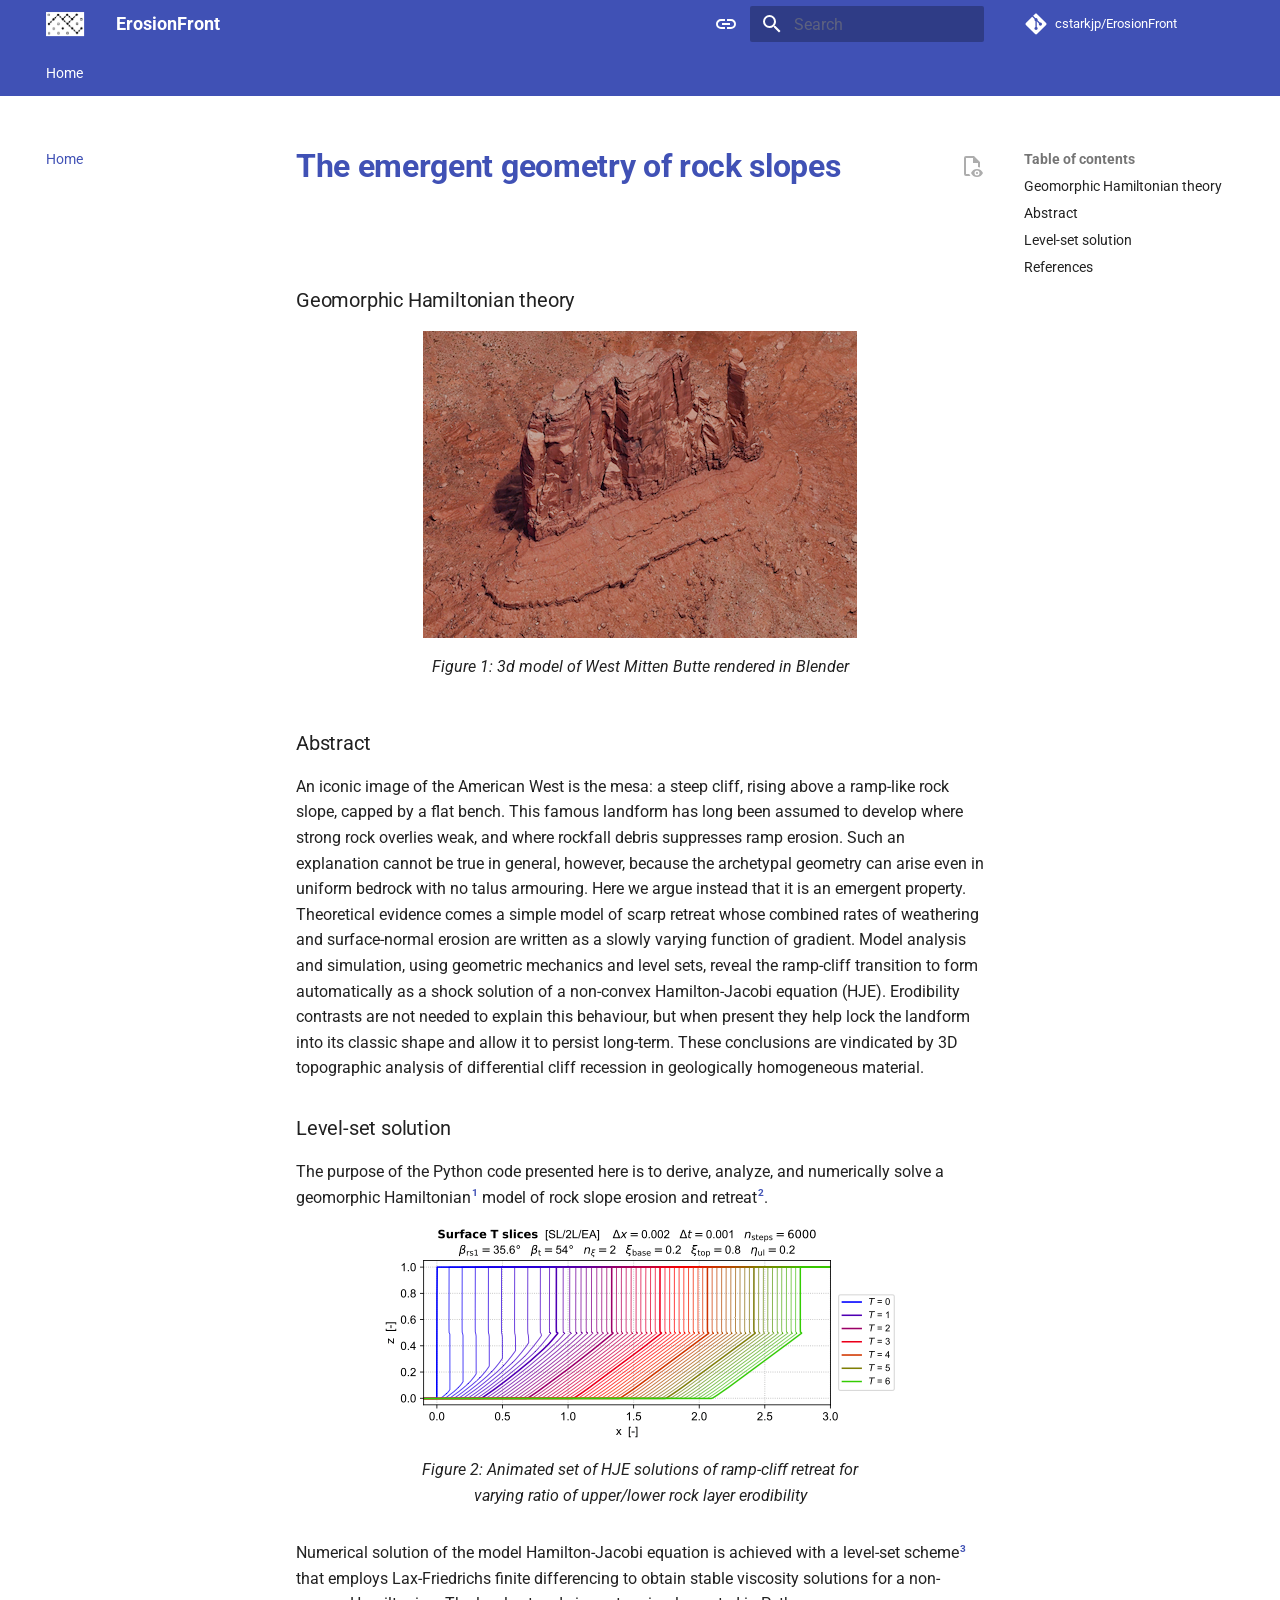
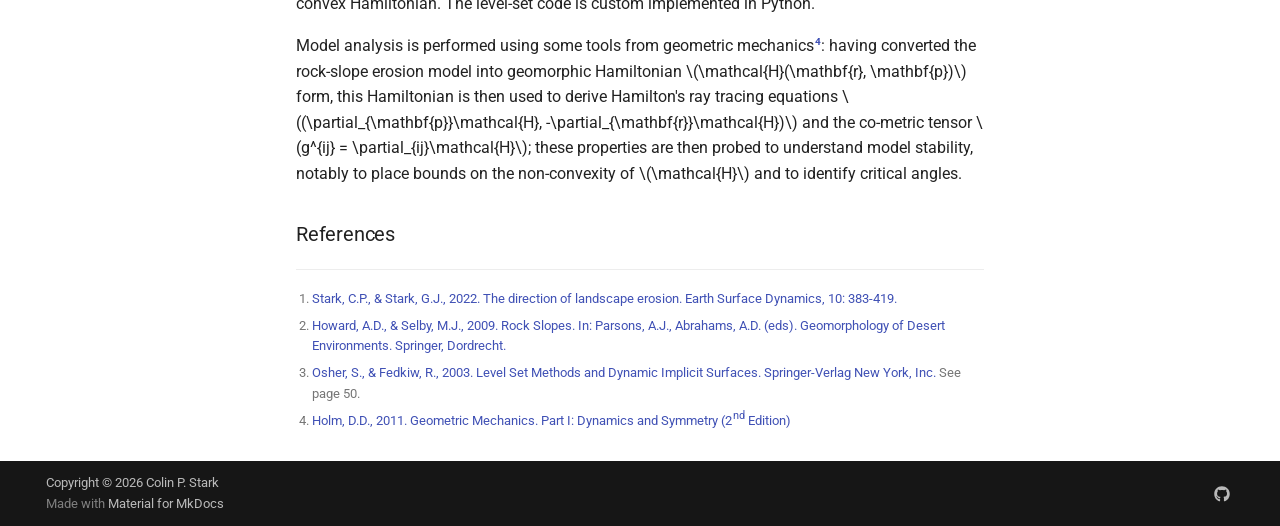
==== commit e90ad46c: "Deployed f80658e with MkDocs version: 1.6.1" ====
--- a/index.html
+++ b/index.html
@@ -90,7 +90,7 @@
     <div data-md-component="skip">
       
         
-        <a href="#erosionfront" class="md-skip">
+        <a href="#the-emergent-geometry-of-rock-slopes" class="md-skip">
           Skip to content
         </a>
       
@@ -377,10 +377,43 @@
     <ul class="md-nav__list" data-md-component="toc" data-md-scrollfix>
       
         <li class="md-nav__item">
-  <a href="#level-set-solution-of-a-geomorphic-hje" class="md-nav__link">
-    <span class="md-ellipsis">
-      
-        Level-set solution of a geomorphic HJE
+  <a href="#geomorphic-hamiltonian-theory" class="md-nav__link">
+    <span class="md-ellipsis">
+      
+        Geomorphic Hamiltonian theory
+      
+    </span>
+  </a>
+  
+</li>
+      
+        <li class="md-nav__item">
+  <a href="#abstract" class="md-nav__link">
+    <span class="md-ellipsis">
+      
+        Abstract
+      
+    </span>
+  </a>
+  
+</li>
+      
+        <li class="md-nav__item">
+  <a href="#level-set-solution" class="md-nav__link">
+    <span class="md-ellipsis">
+      
+        Level-set solution
+      
+    </span>
+  </a>
+  
+</li>
+      
+        <li class="md-nav__item">
+  <a href="#references" class="md-nav__link">
+    <span class="md-ellipsis">
+      
+        References
       
     </span>
   </a>
@@ -422,10 +455,43 @@
     <ul class="md-nav__list" data-md-component="toc" data-md-scrollfix>
       
         <li class="md-nav__item">
-  <a href="#level-set-solution-of-a-geomorphic-hje" class="md-nav__link">
-    <span class="md-ellipsis">
-      
-        Level-set solution of a geomorphic HJE
+  <a href="#geomorphic-hamiltonian-theory" class="md-nav__link">
+    <span class="md-ellipsis">
+      
+        Geomorphic Hamiltonian theory
+      
+    </span>
+  </a>
+  
+</li>
+      
+        <li class="md-nav__item">
+  <a href="#abstract" class="md-nav__link">
+    <span class="md-ellipsis">
+      
+        Abstract
+      
+    </span>
+  </a>
+  
+</li>
+      
+        <li class="md-nav__item">
+  <a href="#level-set-solution" class="md-nav__link">
+    <span class="md-ellipsis">
+      
+        Level-set solution
+      
+    </span>
+  </a>
+  
+</li>
+      
+        <li class="md-nav__item">
+  <a href="#references" class="md-nav__link">
+    <span class="md-ellipsis">
+      
+        References
       
     </span>
   </a>
@@ -460,20 +526,22 @@
   
 
 
-<h1 id="erosionfront"><a href="https://pypi.org/project/erosionfront/"><strong>ErosionFront</strong></a><a class="headerlink" href="#erosionfront" title="Permanent link">¶</a></h1>
+<h1 id="the-emergent-geometry-of-rock-slopes"><a href="https://pypi.org/project/erosionfront/"><strong>The emergent geometry of rock slopes</strong></a><a class="headerlink" href="#the-emergent-geometry-of-rock-slopes" title="Permanent link">¶</a></h1>
 <p><a href="https://github.com/cstarkjp/ErosionFront/actions/workflows/pypi-publish.yml"><img alt="" src="https://github.com/cstarkjp/ErosionFront/actions/workflows/pypi-publish.yml/badge.svg?style=cache-control=no-cache"></a></p>
-<div align="center">
-<h3> Geomorphic Hamiltonian theory of rock slope erosion and the emergent geometry of Richter slopes
- </h3>
-</div>
+<h3 id="geomorphic-hamiltonian-theory">Geomorphic Hamiltonian theory<a class="headerlink" href="#geomorphic-hamiltonian-theory" title="Permanent link">¶</a></h3>
+<!-- ### A geomorphic Hamiltonian theory of rock slope erosion -->
+
+<!-- and the emergent geometry of Richter-type rock slopes -->
 
 <!-- <div align="center"> -->
 
-<p><figure id="_figure-1"><img alt="3d model of West Mitten Butte" src="images/BlenderView1_reduced.png" width="600"><figcaption>Figure 1: 3d model of West Mitten Butte</figcaption></figure></p>
+<p><figure id="_figure-1"><img alt="3d model of West Mitten Butte rendered in Blender" src="images/BlenderView1_reduced.png"><figcaption>Figure 1: 3d model of West Mitten Butte rendered in Blender</figcaption></figure></p>
+<!-- {width=600} -->
 <!-- </div> -->
 
+<h3 id="abstract">Abstract<a class="headerlink" href="#abstract" title="Permanent link">¶</a></h3>
 <p>An iconic image of the American West is the mesa: a steep cliff, rising above a ramp-like rock slope, capped by a flat bench. This famous landform has long been assumed to develop where strong rock overlies weak, and where rockfall debris suppresses ramp erosion. Such an explanation cannot be true in general, however, because the archetypal geometry can arise even in uniform bedrock with no talus armouring. Here we argue instead that it is an emergent property. Theoretical evidence comes a simple model of scarp retreat whose combined rates of weathering and surface-normal erosion are written as a slowly varying function of gradient. Model analysis and simulation, using geometric mechanics and level sets, reveal the ramp-cliff transition to form automatically as a shock solution of a non-convex Hamilton-Jacobi equation (HJE). Erodibility contrasts are not needed to explain this behaviour, but when present they help lock the landform into its classic shape and allow it to persist long-term. These conclusions are vindicated by 3D topographic analysis of differential cliff recession in geologically homogeneous material.</p>
-<h3 id="level-set-solution-of-a-geomorphic-hje">Level-set solution of a geomorphic HJE<a class="headerlink" href="#level-set-solution-of-a-geomorphic-hje" title="Permanent link">¶</a></h3>
+<h3 id="level-set-solution">Level-set solution<a class="headerlink" href="#level-set-solution" title="Permanent link">¶</a></h3>
 <p>The purpose of the Python code presented here is to derive, analyze, and numerically solve a geomorphic Hamiltonian<sup id="fnref:1"><a class="footnote-ref" href="#fn:1">1</a></sup> model of rock slope erosion and retreat<sup id="fnref:2"><a class="footnote-ref" href="#fn:2">2</a></sup>. </p>
 <!-- The code is provided as a 
 [Python library package](src/erosionfront)
@@ -486,6 +554,7 @@
 
 <p>Numerical solution of the model Hamilton-Jacobi equation is achieved with a level-set scheme<sup id="fnref:3"><a class="footnote-ref" href="#fn:3">3</a></sup> that employs Lax-Friedrichs finite differencing to obtain stable viscosity solutions for a non-convex Hamiltonian. The level-set code is custom implemented in Python.</p>
 <p>Model analysis is performed using some tools from geometric mechanics<sup id="fnref:4"><a class="footnote-ref" href="#fn:4">4</a></sup>: having converted the rock-slope erosion model into geomorphic Hamiltonian <span class="arithmatex">\(\mathcal{H}(\mathbf{r}, \mathbf{p})\)</span> form, this Hamiltonian is then used to derive Hamilton's ray tracing equations <span class="arithmatex">\((\partial_{\mathbf{p}}\mathcal{H}, -\partial_{\mathbf{r}}\mathcal{H})\)</span> and the co-metric tensor <span class="arithmatex">\(g^{ij} = \partial_{ij}\mathcal{H}\)</span>; these properties are then probed to understand model stability, notably to place bounds on the non-convexity of <span class="arithmatex">\(\mathcal{H}\)</span> and to identify critical angles.</p>
+<h3 id="references">References<a class="headerlink" href="#references" title="Permanent link">¶</a></h3>
 <div class="footnote">
 <hr>
 <ol>
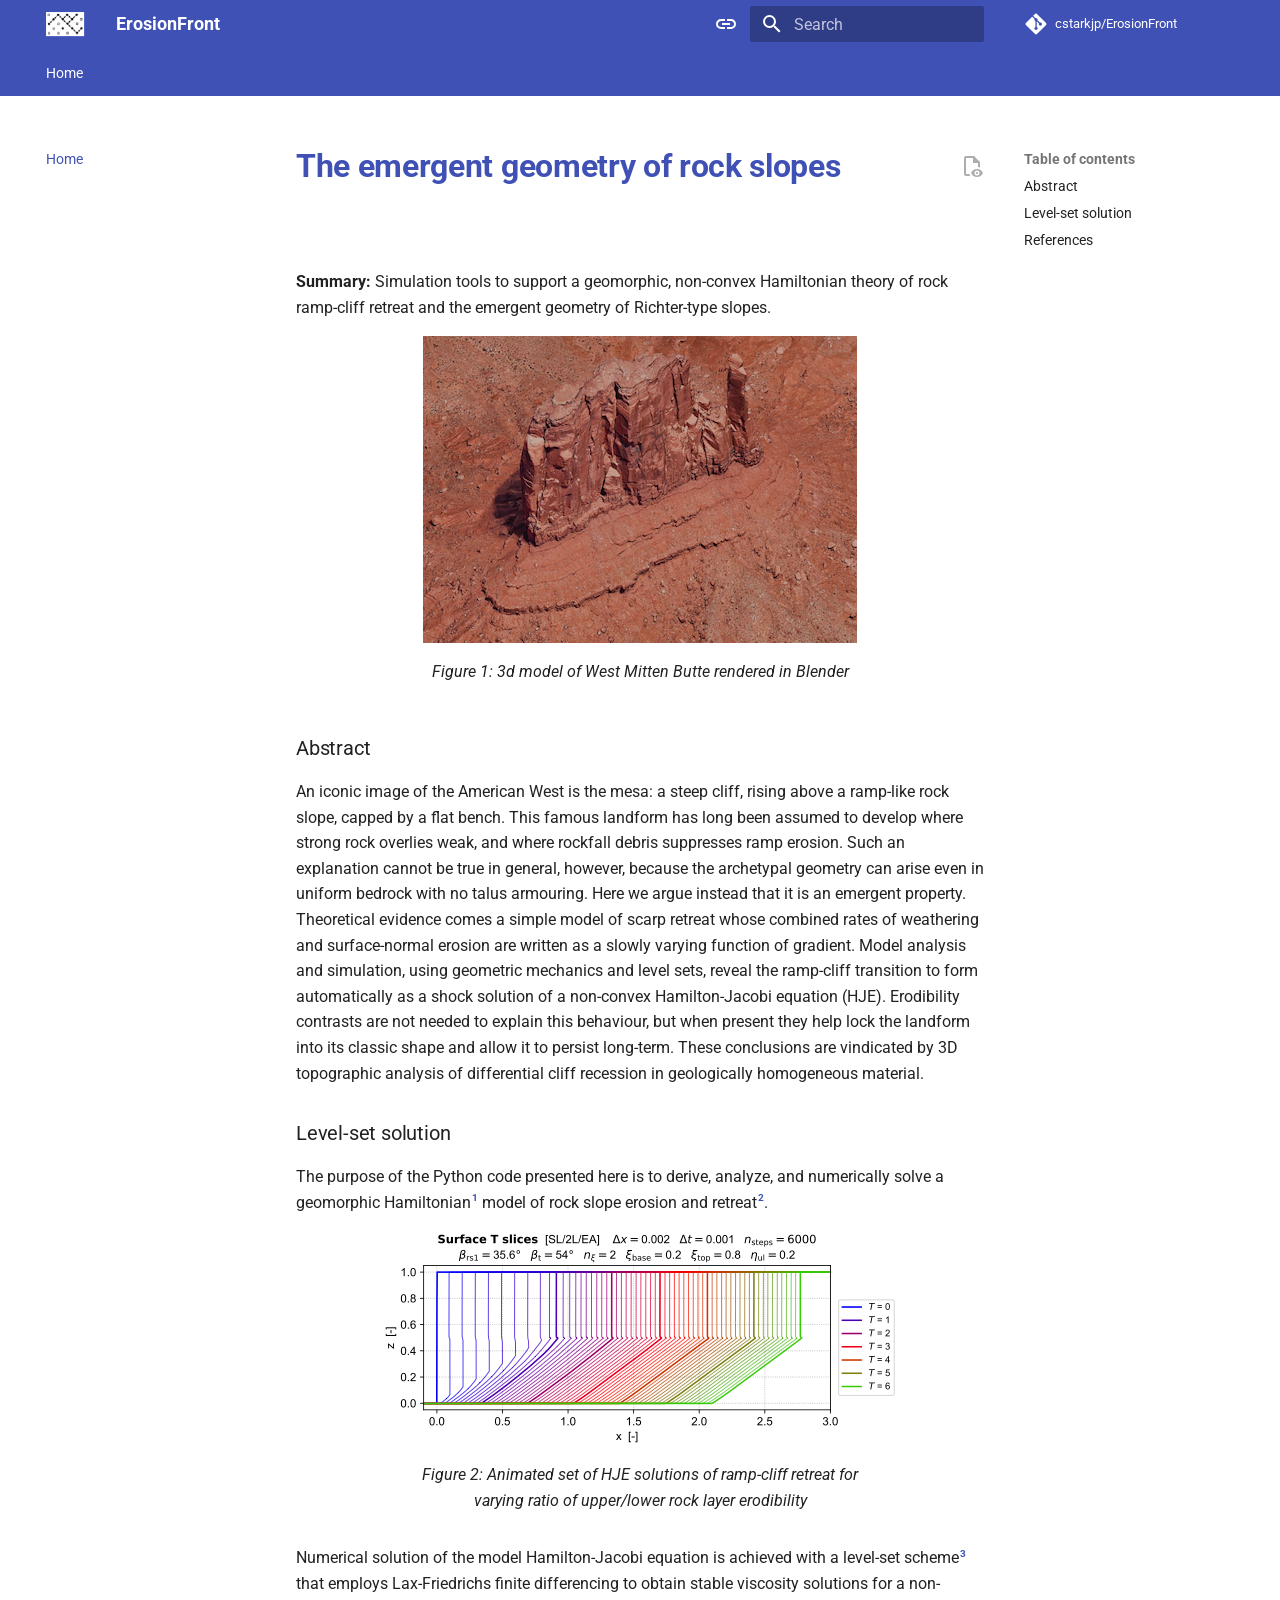
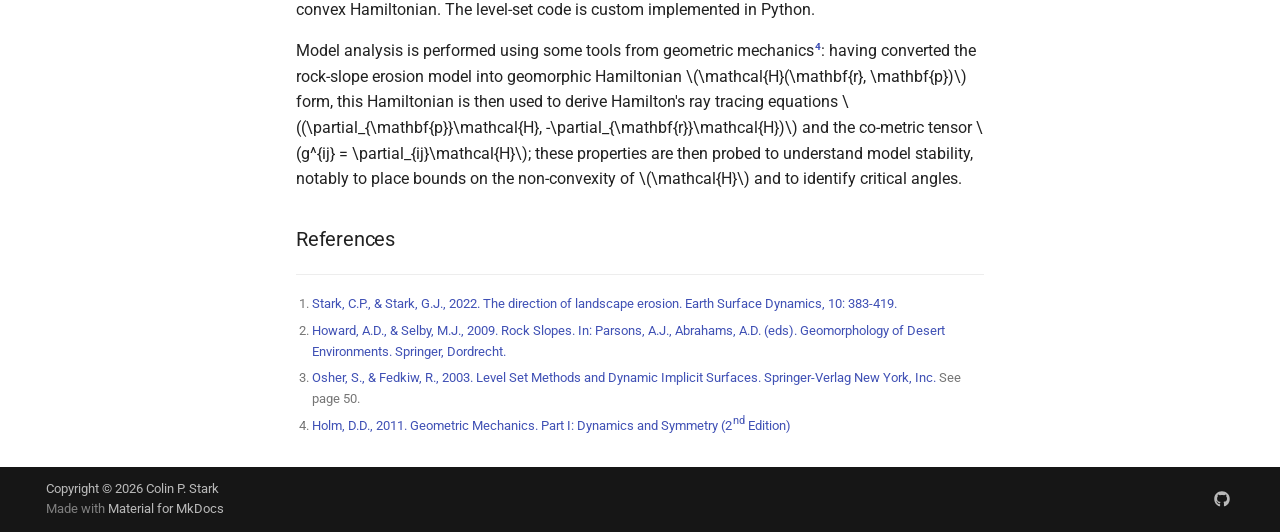
==== commit 37dd2129: "Deployed 12630aa with MkDocs version: 1.6.1" ====
--- a/index.html
+++ b/index.html
@@ -377,17 +377,6 @@
     <ul class="md-nav__list" data-md-component="toc" data-md-scrollfix>
       
         <li class="md-nav__item">
-  <a href="#geomorphic-hamiltonian-theory" class="md-nav__link">
-    <span class="md-ellipsis">
-      
-        Geomorphic Hamiltonian theory
-      
-    </span>
-  </a>
-  
-</li>
-      
-        <li class="md-nav__item">
   <a href="#abstract" class="md-nav__link">
     <span class="md-ellipsis">
       
@@ -455,17 +444,6 @@
     <ul class="md-nav__list" data-md-component="toc" data-md-scrollfix>
       
         <li class="md-nav__item">
-  <a href="#geomorphic-hamiltonian-theory" class="md-nav__link">
-    <span class="md-ellipsis">
-      
-        Geomorphic Hamiltonian theory
-      
-    </span>
-  </a>
-  
-</li>
-      
-        <li class="md-nav__item">
   <a href="#abstract" class="md-nav__link">
     <span class="md-ellipsis">
       
@@ -528,7 +506,7 @@
 
 <h1 id="the-emergent-geometry-of-rock-slopes"><a href="https://pypi.org/project/erosionfront/"><strong>The emergent geometry of rock slopes</strong></a><a class="headerlink" href="#the-emergent-geometry-of-rock-slopes" title="Permanent link">¶</a></h1>
 <p><a href="https://github.com/cstarkjp/ErosionFront/actions/workflows/pypi-publish.yml"><img alt="" src="https://github.com/cstarkjp/ErosionFront/actions/workflows/pypi-publish.yml/badge.svg?style=cache-control=no-cache"></a></p>
-<h3 id="geomorphic-hamiltonian-theory">Geomorphic Hamiltonian theory<a class="headerlink" href="#geomorphic-hamiltonian-theory" title="Permanent link">¶</a></h3>
+<p><strong>Summary:</strong> Simulation tools to support a geomorphic, non-convex Hamiltonian theory of rock ramp-cliff retreat and the emergent geometry of Richter-type slopes.</p>
 <!-- ### A geomorphic Hamiltonian theory of rock slope erosion -->
 
 <!-- and the emergent geometry of Richter-type rock slopes -->
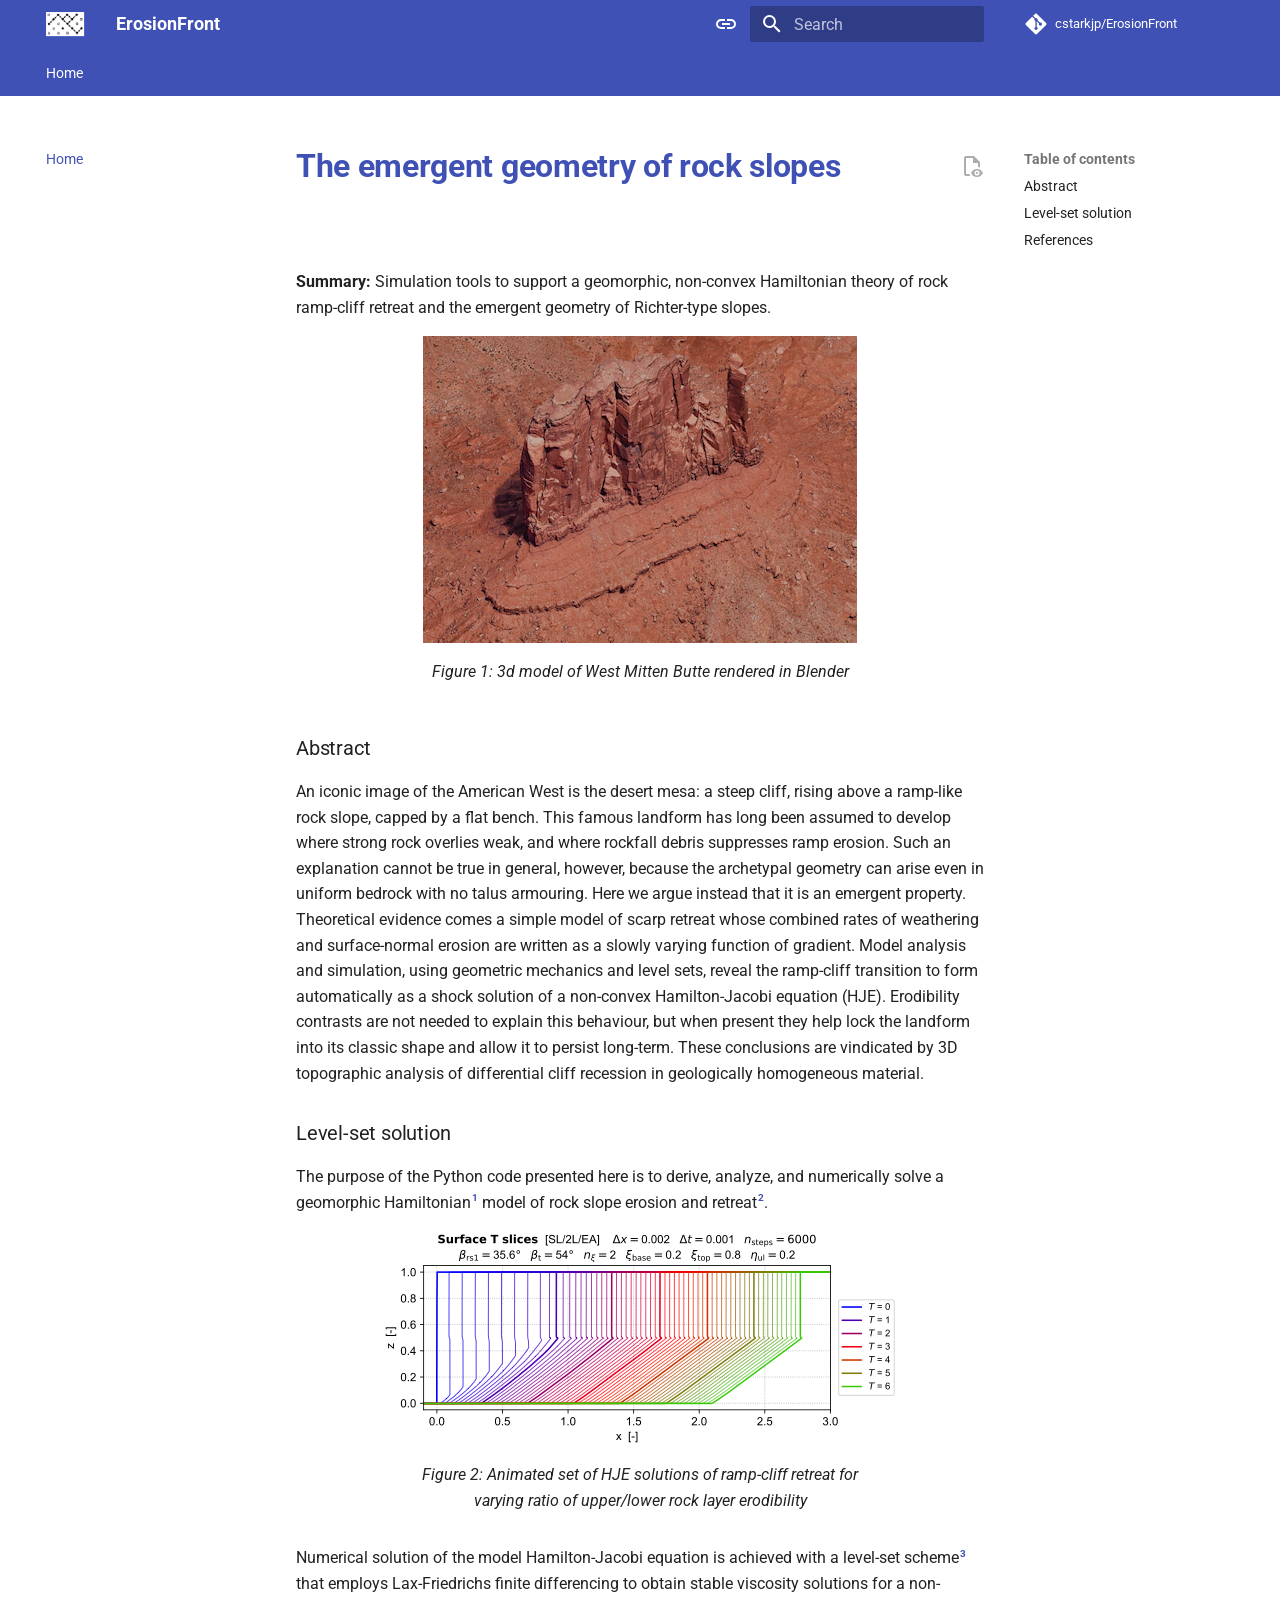
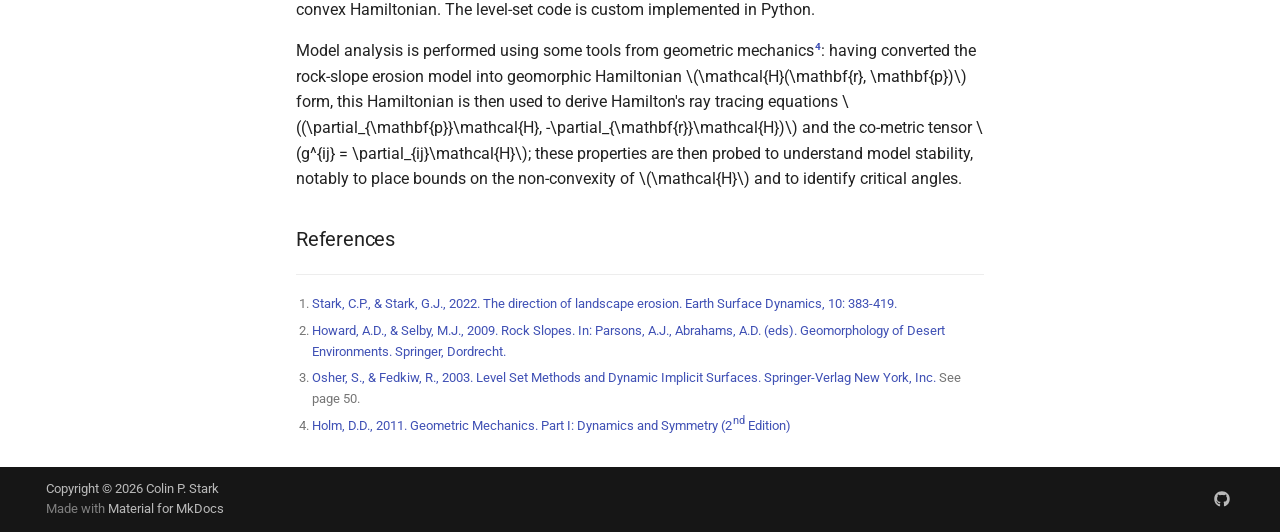
==== commit b2c66229: "Deployed 72b4f1d with MkDocs version: 1.6.1" ====
--- a/index.html
+++ b/index.html
@@ -518,7 +518,7 @@
 <!-- </div> -->
 
 <h3 id="abstract">Abstract<a class="headerlink" href="#abstract" title="Permanent link">¶</a></h3>
-<p>An iconic image of the American West is the mesa: a steep cliff, rising above a ramp-like rock slope, capped by a flat bench. This famous landform has long been assumed to develop where strong rock overlies weak, and where rockfall debris suppresses ramp erosion. Such an explanation cannot be true in general, however, because the archetypal geometry can arise even in uniform bedrock with no talus armouring. Here we argue instead that it is an emergent property. Theoretical evidence comes a simple model of scarp retreat whose combined rates of weathering and surface-normal erosion are written as a slowly varying function of gradient. Model analysis and simulation, using geometric mechanics and level sets, reveal the ramp-cliff transition to form automatically as a shock solution of a non-convex Hamilton-Jacobi equation (HJE). Erodibility contrasts are not needed to explain this behaviour, but when present they help lock the landform into its classic shape and allow it to persist long-term. These conclusions are vindicated by 3D topographic analysis of differential cliff recession in geologically homogeneous material.</p>
+<p>An iconic image of the American West is the desert mesa: a steep cliff, rising above a ramp-like rock slope, capped by a flat bench. This famous landform has long been assumed to develop where strong rock overlies weak, and where rockfall debris suppresses ramp erosion. Such an explanation cannot be true in general, however, because the archetypal geometry can arise even in uniform bedrock with no talus armouring. Here we argue instead that it is an emergent property. Theoretical evidence comes a simple model of scarp retreat whose combined rates of weathering and surface-normal erosion are written as a slowly varying function of gradient. Model analysis and simulation, using geometric mechanics and level sets, reveal the ramp-cliff transition to form automatically as a shock solution of a non-convex Hamilton-Jacobi equation (HJE). Erodibility contrasts are not needed to explain this behaviour, but when present they help lock the landform into its classic shape and allow it to persist long-term. These conclusions are vindicated by 3D topographic analysis of differential cliff recession in geologically homogeneous material.</p>
 <h3 id="level-set-solution">Level-set solution<a class="headerlink" href="#level-set-solution" title="Permanent link">¶</a></h3>
 <p>The purpose of the Python code presented here is to derive, analyze, and numerically solve a geomorphic Hamiltonian<sup id="fnref:1"><a class="footnote-ref" href="#fn:1">1</a></sup> model of rock slope erosion and retreat<sup id="fnref:2"><a class="footnote-ref" href="#fn:2">2</a></sup>. </p>
 <!-- The code is provided as a 
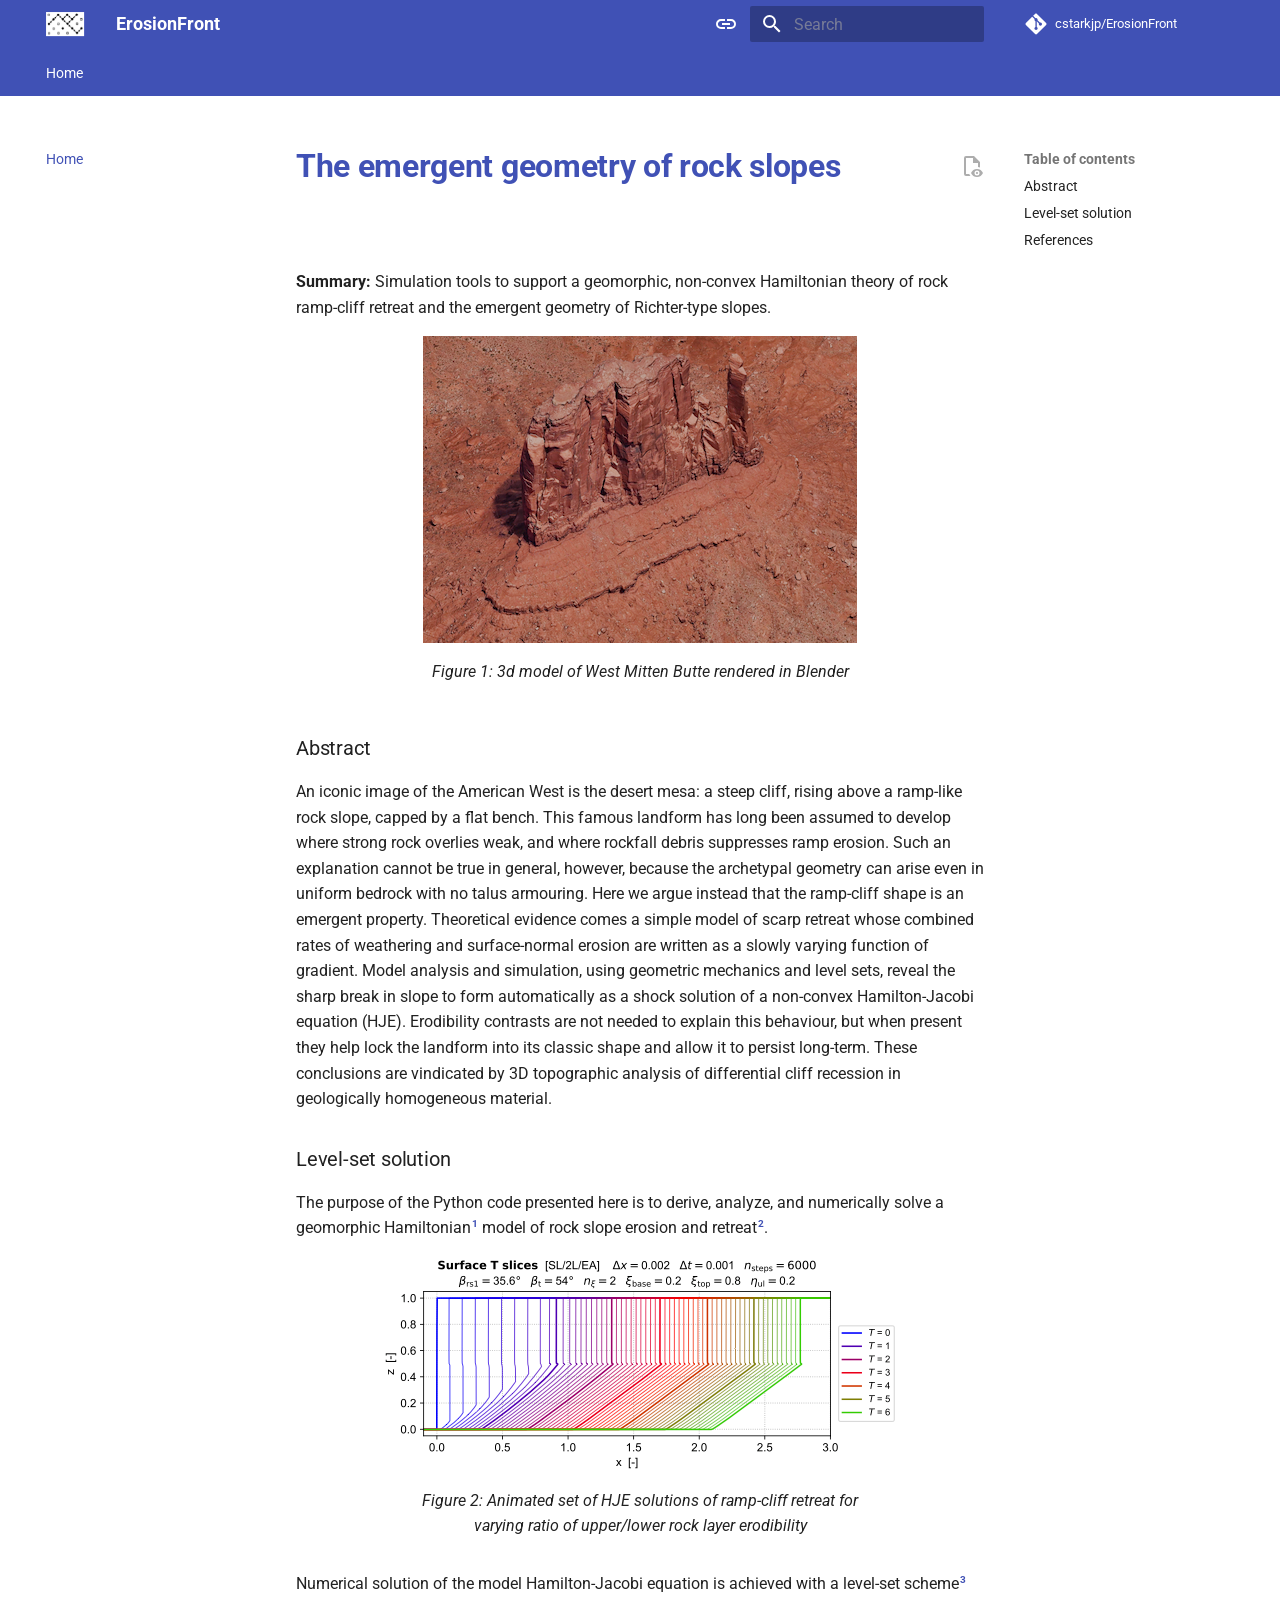
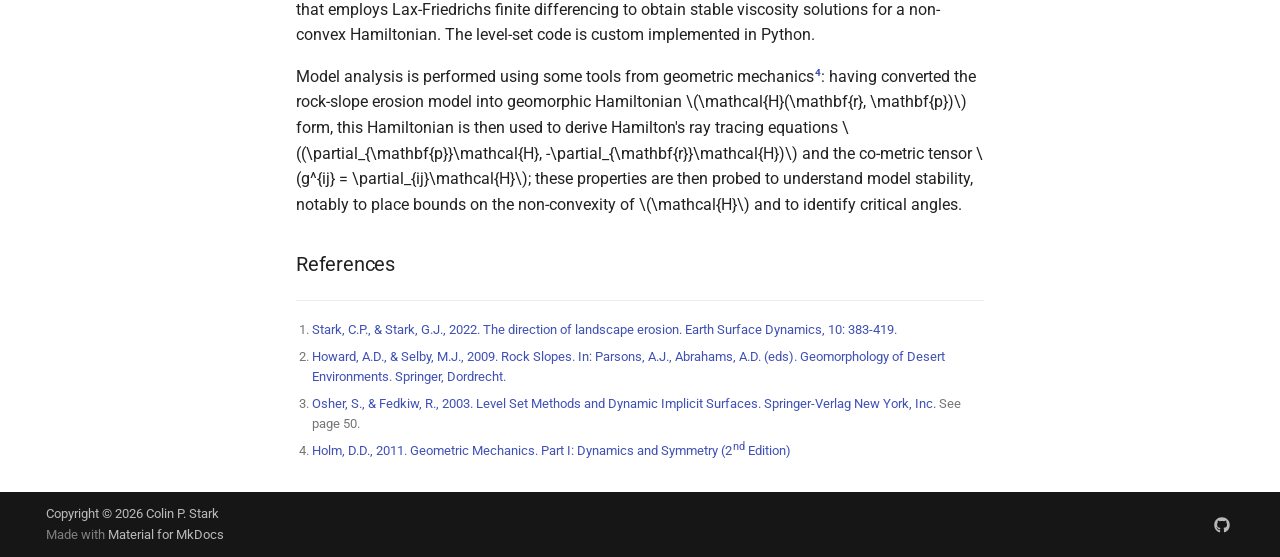
==== commit f4f10662: "Deployed 3f24ff0 with MkDocs version: 1.6.1" ====
--- a/index.html
+++ b/index.html
@@ -518,7 +518,7 @@
 <!-- </div> -->
 
 <h3 id="abstract">Abstract<a class="headerlink" href="#abstract" title="Permanent link">¶</a></h3>
-<p>An iconic image of the American West is the desert mesa: a steep cliff, rising above a ramp-like rock slope, capped by a flat bench. This famous landform has long been assumed to develop where strong rock overlies weak, and where rockfall debris suppresses ramp erosion. Such an explanation cannot be true in general, however, because the archetypal geometry can arise even in uniform bedrock with no talus armouring. Here we argue instead that it is an emergent property. Theoretical evidence comes a simple model of scarp retreat whose combined rates of weathering and surface-normal erosion are written as a slowly varying function of gradient. Model analysis and simulation, using geometric mechanics and level sets, reveal the ramp-cliff transition to form automatically as a shock solution of a non-convex Hamilton-Jacobi equation (HJE). Erodibility contrasts are not needed to explain this behaviour, but when present they help lock the landform into its classic shape and allow it to persist long-term. These conclusions are vindicated by 3D topographic analysis of differential cliff recession in geologically homogeneous material.</p>
+<p>An iconic image of the American West is the desert mesa: a steep cliff, rising above a ramp-like rock slope, capped by a flat bench. This famous landform has long been assumed to develop where strong rock overlies weak, and where rockfall debris suppresses ramp erosion. Such an explanation cannot be true in general, however, because the archetypal geometry can arise even in uniform bedrock with no talus armouring. Here we argue instead that the ramp-cliff shape is an emergent property. Theoretical evidence comes a simple model of scarp retreat whose combined rates of weathering and surface-normal erosion are written as a slowly varying function of gradient. Model analysis and simulation, using geometric mechanics and level sets, reveal the sharp break in slope to form automatically as a shock solution of a non-convex Hamilton-Jacobi equation (HJE). Erodibility contrasts are not needed to explain this behaviour, but when present they help lock the landform into its classic shape and allow it to persist long-term. These conclusions are vindicated by 3D topographic analysis of differential cliff recession in geologically homogeneous material.</p>
 <h3 id="level-set-solution">Level-set solution<a class="headerlink" href="#level-set-solution" title="Permanent link">¶</a></h3>
 <p>The purpose of the Python code presented here is to derive, analyze, and numerically solve a geomorphic Hamiltonian<sup id="fnref:1"><a class="footnote-ref" href="#fn:1">1</a></sup> model of rock slope erosion and retreat<sup id="fnref:2"><a class="footnote-ref" href="#fn:2">2</a></sup>. </p>
 <!-- The code is provided as a 
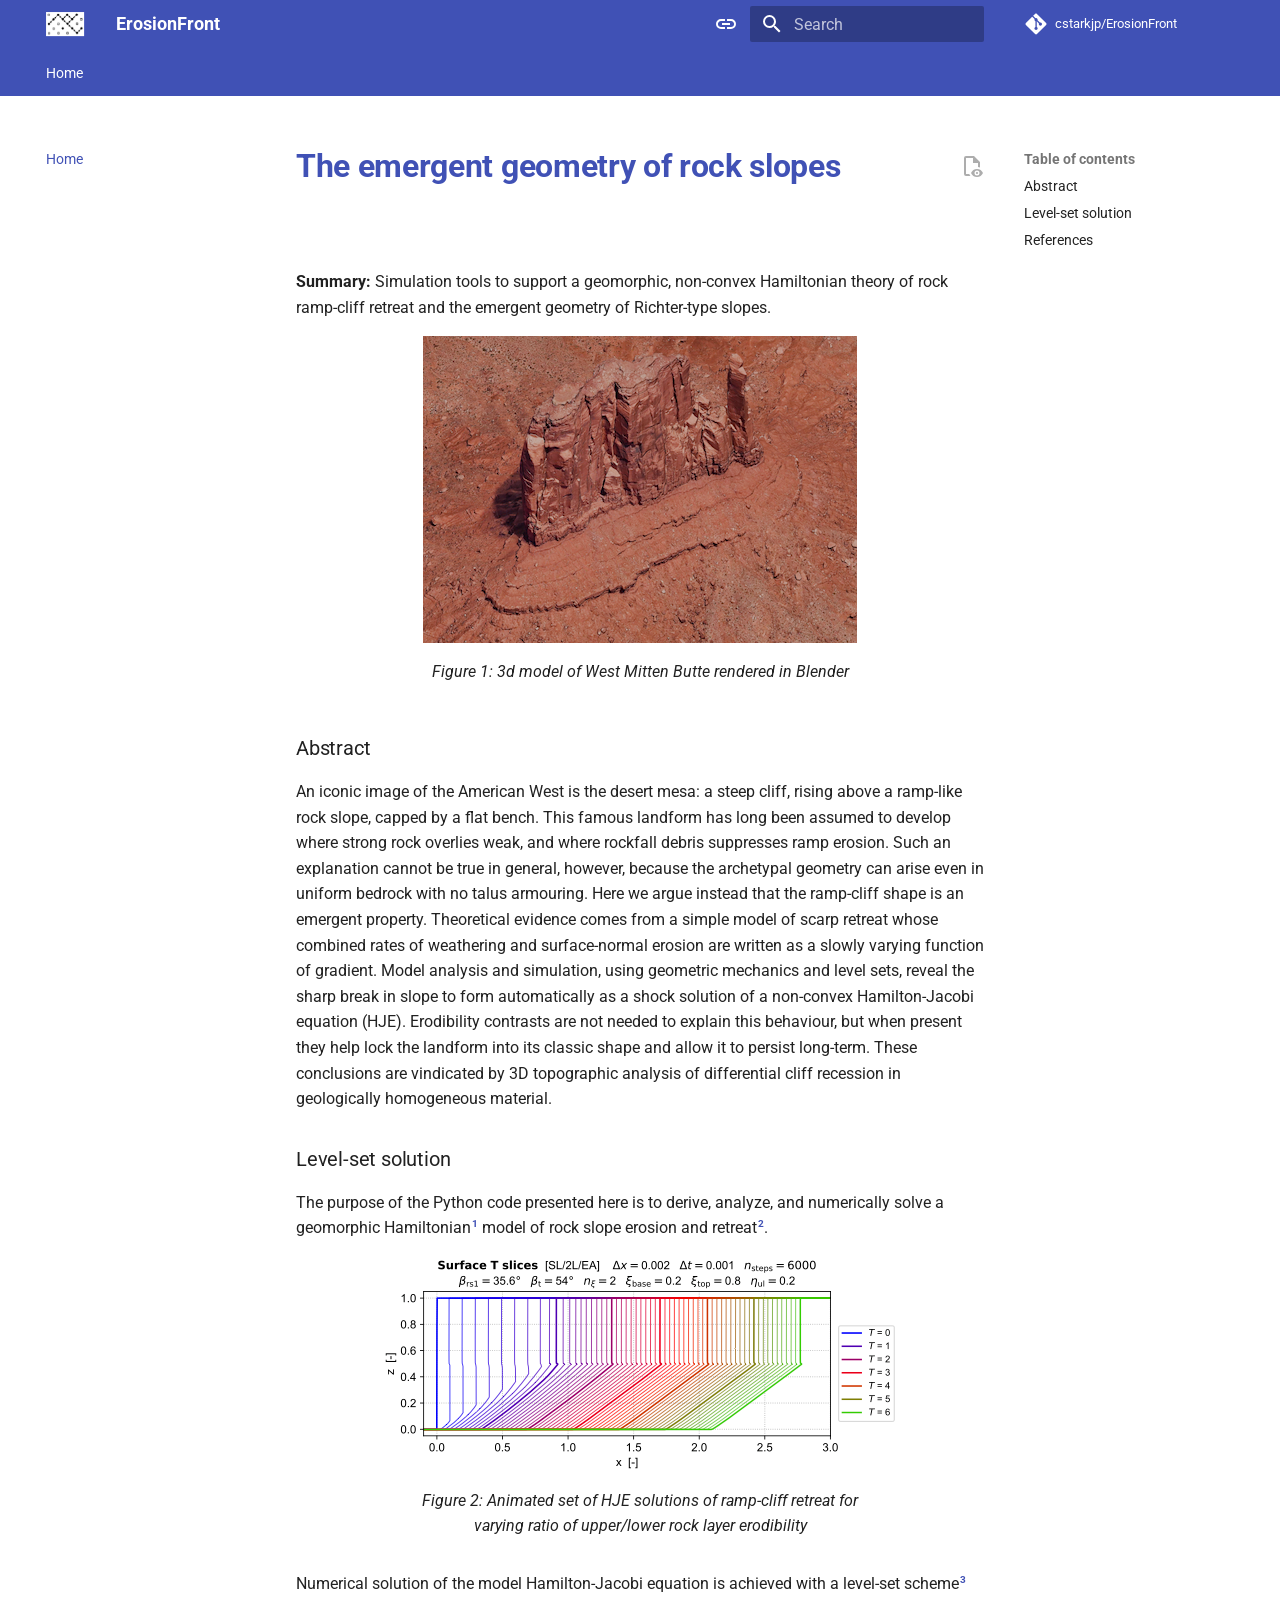
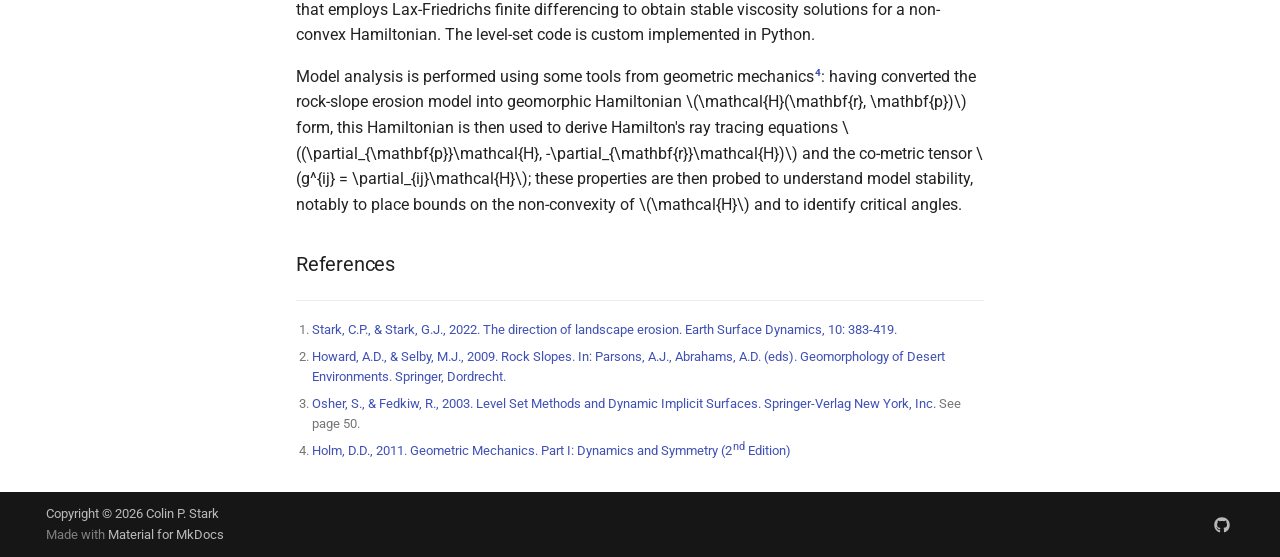
==== commit 65846eb7: "Deployed 3f24ff0 with MkDocs version: 1.6.1" ====
--- a/index.html
+++ b/index.html
@@ -518,7 +518,7 @@
 <!-- </div> -->
 
 <h3 id="abstract">Abstract<a class="headerlink" href="#abstract" title="Permanent link">¶</a></h3>
-<p>An iconic image of the American West is the desert mesa: a steep cliff, rising above a ramp-like rock slope, capped by a flat bench. This famous landform has long been assumed to develop where strong rock overlies weak, and where rockfall debris suppresses ramp erosion. Such an explanation cannot be true in general, however, because the archetypal geometry can arise even in uniform bedrock with no talus armouring. Here we argue instead that the ramp-cliff shape is an emergent property. Theoretical evidence comes a simple model of scarp retreat whose combined rates of weathering and surface-normal erosion are written as a slowly varying function of gradient. Model analysis and simulation, using geometric mechanics and level sets, reveal the sharp break in slope to form automatically as a shock solution of a non-convex Hamilton-Jacobi equation (HJE). Erodibility contrasts are not needed to explain this behaviour, but when present they help lock the landform into its classic shape and allow it to persist long-term. These conclusions are vindicated by 3D topographic analysis of differential cliff recession in geologically homogeneous material.</p>
+<p>An iconic image of the American West is the desert mesa: a steep cliff, rising above a ramp-like rock slope, capped by a flat bench. This famous landform has long been assumed to develop where strong rock overlies weak, and where rockfall debris suppresses ramp erosion. Such an explanation cannot be true in general, however, because the archetypal geometry can arise even in uniform bedrock with no talus armouring. Here we argue instead that the ramp-cliff shape is an emergent property. Theoretical evidence comes from a simple model of scarp retreat whose combined rates of weathering and surface-normal erosion are written as a slowly varying function of gradient. Model analysis and simulation, using geometric mechanics and level sets, reveal the sharp break in slope to form automatically as a shock solution of a non-convex Hamilton-Jacobi equation (HJE). Erodibility contrasts are not needed to explain this behaviour, but when present they help lock the landform into its classic shape and allow it to persist long-term. These conclusions are vindicated by 3D topographic analysis of differential cliff recession in geologically homogeneous material.</p>
 <h3 id="level-set-solution">Level-set solution<a class="headerlink" href="#level-set-solution" title="Permanent link">¶</a></h3>
 <p>The purpose of the Python code presented here is to derive, analyze, and numerically solve a geomorphic Hamiltonian<sup id="fnref:1"><a class="footnote-ref" href="#fn:1">1</a></sup> model of rock slope erosion and retreat<sup id="fnref:2"><a class="footnote-ref" href="#fn:2">2</a></sup>. </p>
 <!-- The code is provided as a 
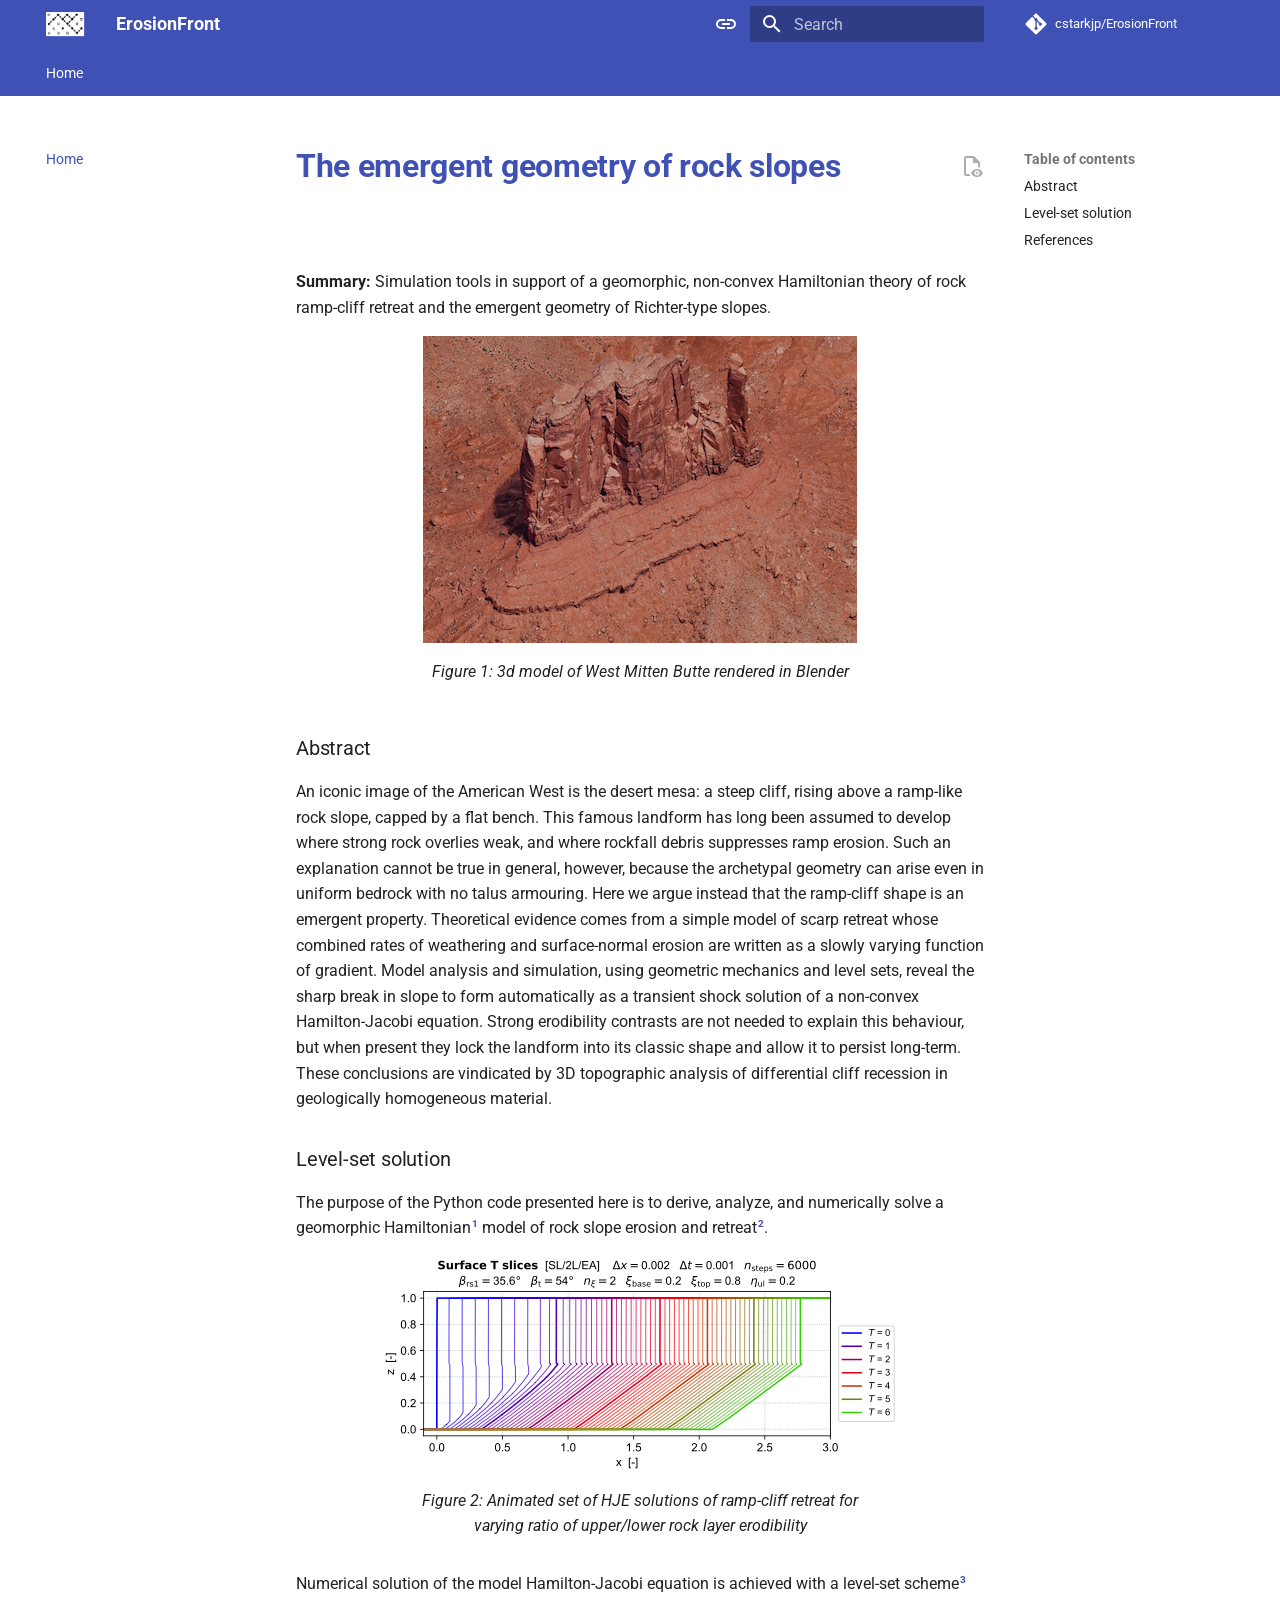
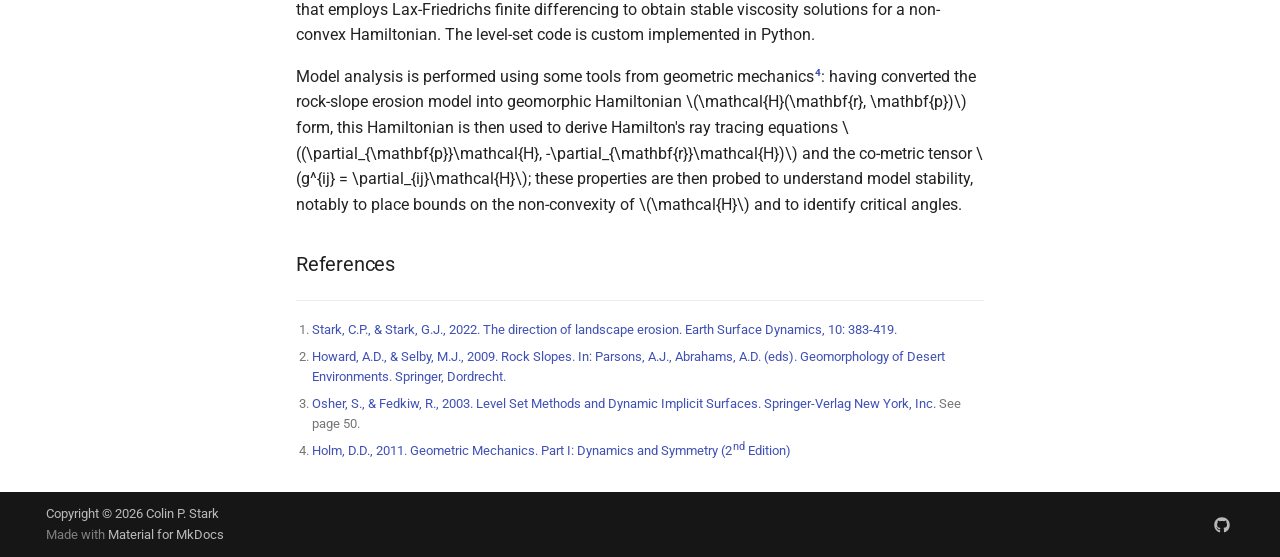
==== commit ea9740be: "Deployed c6664aa with MkDocs version: 1.6.1" ====
--- a/index.html
+++ b/index.html
@@ -506,7 +506,7 @@
 
 <h1 id="the-emergent-geometry-of-rock-slopes"><a href="https://pypi.org/project/erosionfront/"><strong>The emergent geometry of rock slopes</strong></a><a class="headerlink" href="#the-emergent-geometry-of-rock-slopes" title="Permanent link">¶</a></h1>
 <p><a href="https://github.com/cstarkjp/ErosionFront/actions/workflows/pypi-publish.yml"><img alt="" src="https://github.com/cstarkjp/ErosionFront/actions/workflows/pypi-publish.yml/badge.svg?style=cache-control=no-cache"></a></p>
-<p><strong>Summary:</strong> Simulation tools to support a geomorphic, non-convex Hamiltonian theory of rock ramp-cliff retreat and the emergent geometry of Richter-type slopes.</p>
+<p><strong>Summary:</strong> Simulation tools in support of a geomorphic, non-convex Hamiltonian theory of rock ramp-cliff retreat and the emergent geometry of Richter-type slopes.</p>
 <!-- ### A geomorphic Hamiltonian theory of rock slope erosion -->
 
 <!-- and the emergent geometry of Richter-type rock slopes -->
@@ -518,7 +518,7 @@
 <!-- </div> -->
 
 <h3 id="abstract">Abstract<a class="headerlink" href="#abstract" title="Permanent link">¶</a></h3>
-<p>An iconic image of the American West is the desert mesa: a steep cliff, rising above a ramp-like rock slope, capped by a flat bench. This famous landform has long been assumed to develop where strong rock overlies weak, and where rockfall debris suppresses ramp erosion. Such an explanation cannot be true in general, however, because the archetypal geometry can arise even in uniform bedrock with no talus armouring. Here we argue instead that the ramp-cliff shape is an emergent property. Theoretical evidence comes from a simple model of scarp retreat whose combined rates of weathering and surface-normal erosion are written as a slowly varying function of gradient. Model analysis and simulation, using geometric mechanics and level sets, reveal the sharp break in slope to form automatically as a shock solution of a non-convex Hamilton-Jacobi equation (HJE). Erodibility contrasts are not needed to explain this behaviour, but when present they help lock the landform into its classic shape and allow it to persist long-term. These conclusions are vindicated by 3D topographic analysis of differential cliff recession in geologically homogeneous material.</p>
+<p>An iconic image of the American West is the desert mesa: a steep cliff, rising above a ramp-like rock slope, capped by a flat bench. This famous landform has long been assumed to develop where strong rock overlies weak, and where rockfall debris suppresses ramp erosion. Such an explanation cannot be true in general, however, because the archetypal geometry can arise even in uniform bedrock with no talus armouring. Here we argue instead that the ramp-cliff shape is an emergent property. Theoretical evidence comes from a simple model of scarp retreat whose combined rates of weathering and surface-normal erosion are written as a slowly varying function of gradient. Model analysis and simulation, using geometric mechanics and level sets, reveal the sharp break in slope to form automatically as a transient shock solution of a non-convex Hamilton-Jacobi equation. Strong erodibility contrasts are not needed to explain this behaviour, but when present they lock the landform into its classic shape and allow it to persist long-term. These conclusions are vindicated by 3D topographic analysis of differential cliff recession in geologically homogeneous material.</p>
 <h3 id="level-set-solution">Level-set solution<a class="headerlink" href="#level-set-solution" title="Permanent link">¶</a></h3>
 <p>The purpose of the Python code presented here is to derive, analyze, and numerically solve a geomorphic Hamiltonian<sup id="fnref:1"><a class="footnote-ref" href="#fn:1">1</a></sup> model of rock slope erosion and retreat<sup id="fnref:2"><a class="footnote-ref" href="#fn:2">2</a></sup>. </p>
 <!-- The code is provided as a 
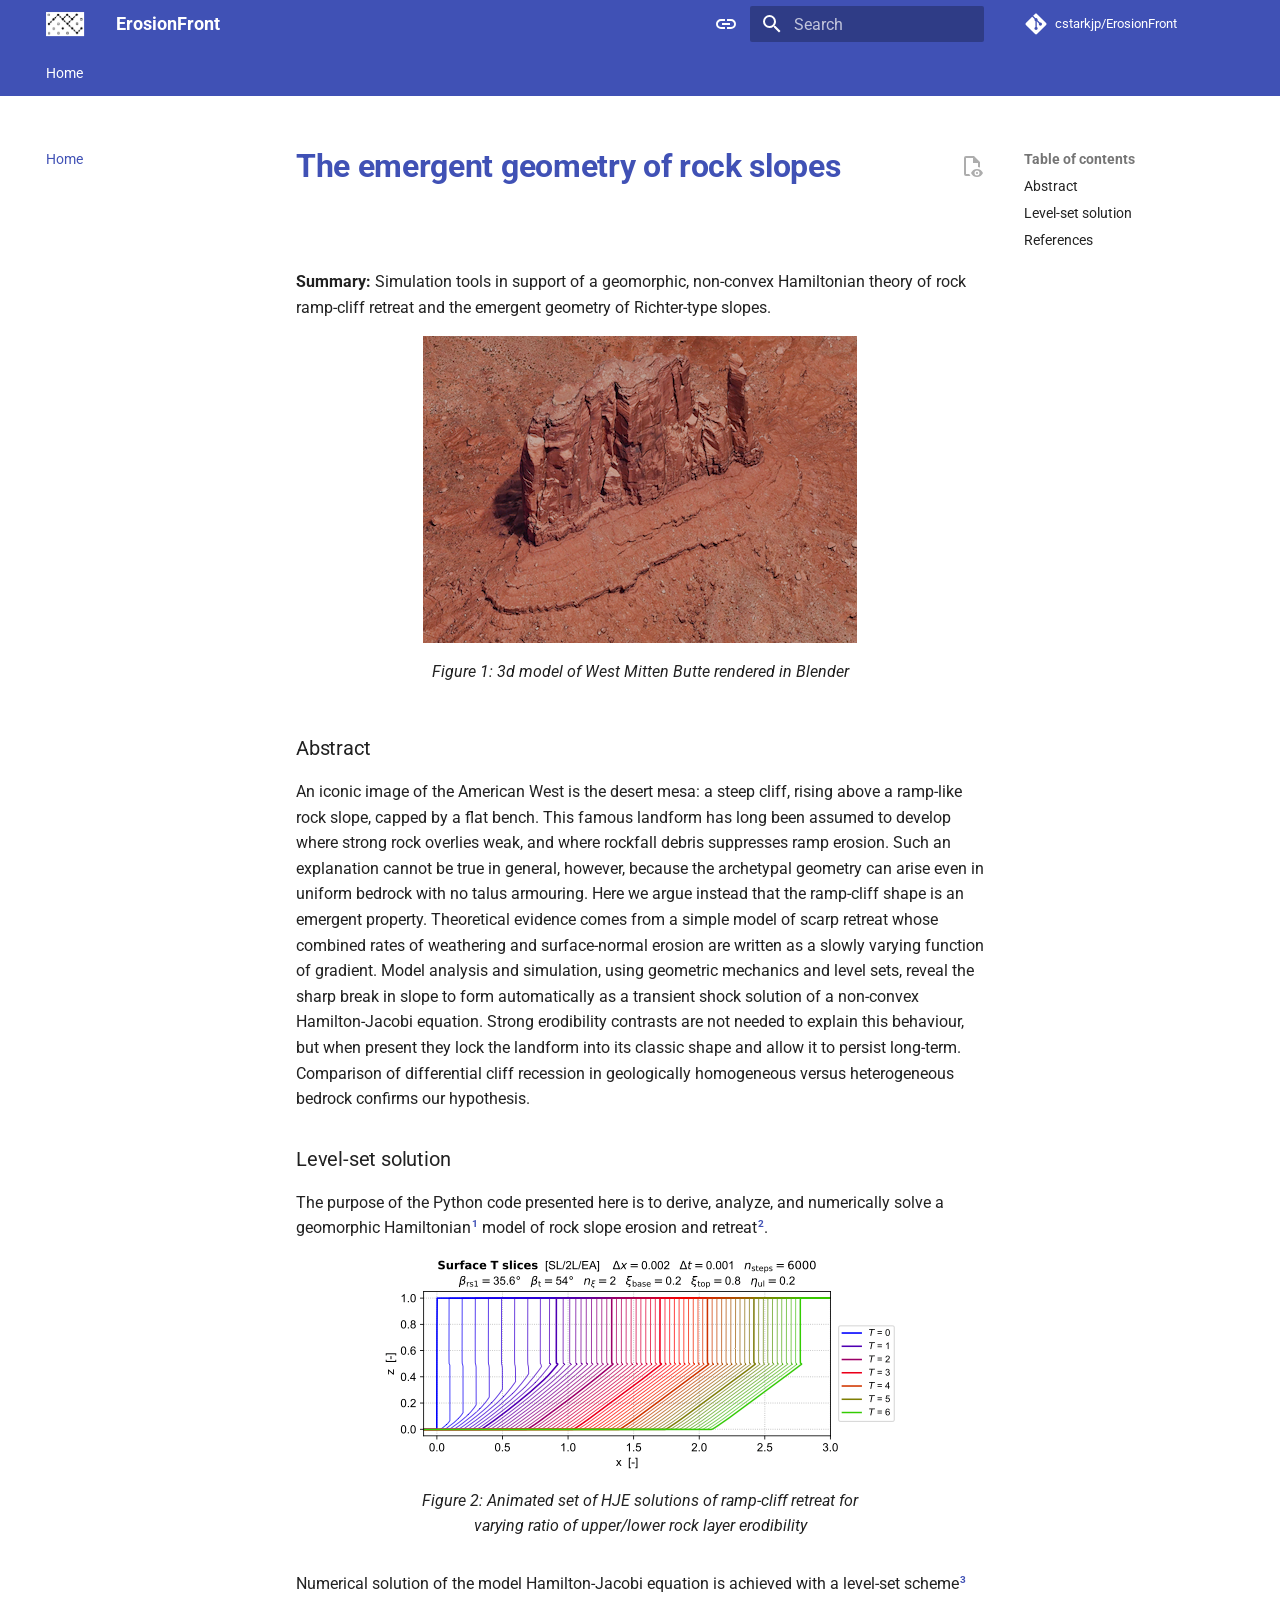
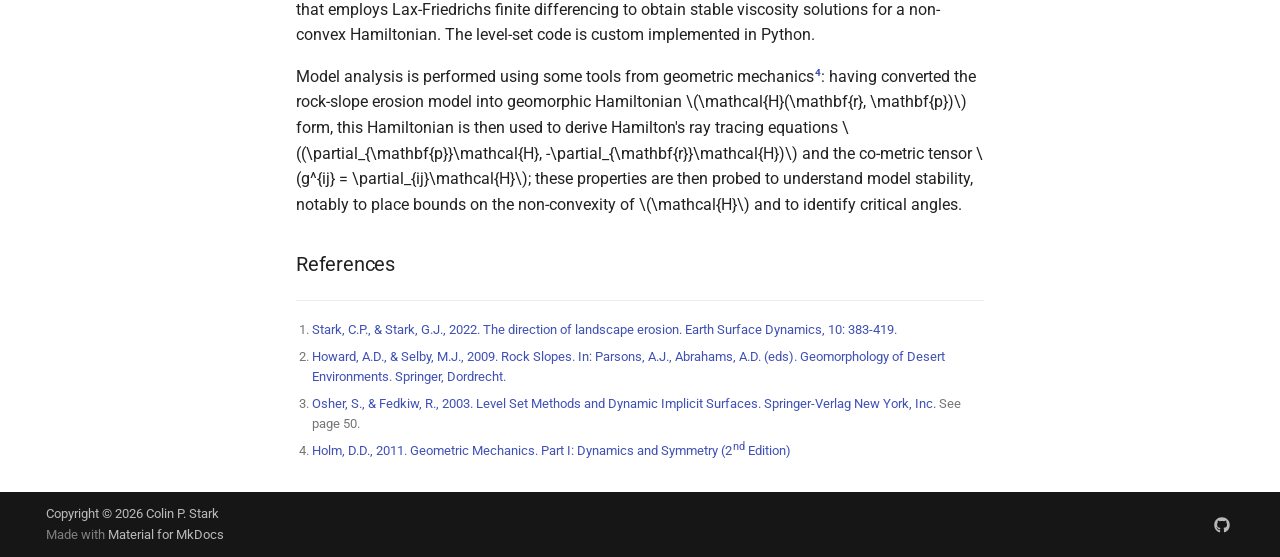
==== commit 01fce83d: "Deployed 71c577b with MkDocs version: 1.6.1" ====
--- a/index.html
+++ b/index.html
@@ -518,7 +518,7 @@
 <!-- </div> -->
 
 <h3 id="abstract">Abstract<a class="headerlink" href="#abstract" title="Permanent link">¶</a></h3>
-<p>An iconic image of the American West is the desert mesa: a steep cliff, rising above a ramp-like rock slope, capped by a flat bench. This famous landform has long been assumed to develop where strong rock overlies weak, and where rockfall debris suppresses ramp erosion. Such an explanation cannot be true in general, however, because the archetypal geometry can arise even in uniform bedrock with no talus armouring. Here we argue instead that the ramp-cliff shape is an emergent property. Theoretical evidence comes from a simple model of scarp retreat whose combined rates of weathering and surface-normal erosion are written as a slowly varying function of gradient. Model analysis and simulation, using geometric mechanics and level sets, reveal the sharp break in slope to form automatically as a transient shock solution of a non-convex Hamilton-Jacobi equation. Strong erodibility contrasts are not needed to explain this behaviour, but when present they lock the landform into its classic shape and allow it to persist long-term. These conclusions are vindicated by 3D topographic analysis of differential cliff recession in geologically homogeneous material.</p>
+<p>An iconic image of the American West is the desert mesa: a steep cliff, rising above a ramp-like rock slope, capped by a flat bench. This famous landform has long been assumed to develop where strong rock overlies weak, and where rockfall debris suppresses ramp erosion. Such an explanation cannot be true in general, however, because the archetypal geometry can arise even in uniform bedrock with no talus armouring. Here we argue instead that the ramp-cliff shape is an emergent property. Theoretical evidence comes from a simple model of scarp retreat whose combined rates of weathering and surface-normal erosion are written as a slowly varying function of gradient. Model analysis and simulation, using geometric mechanics and level sets, reveal the sharp break in slope to form automatically as a transient shock solution of a non-convex Hamilton-Jacobi equation. Strong erodibility contrasts are not needed to explain this behaviour, but when present they lock the landform into its classic shape and allow it to persist long-term.  Comparison of differential cliff recession in geologically homogeneous versus heterogeneous bedrock confirms our hypothesis.</p>
 <h3 id="level-set-solution">Level-set solution<a class="headerlink" href="#level-set-solution" title="Permanent link">¶</a></h3>
 <p>The purpose of the Python code presented here is to derive, analyze, and numerically solve a geomorphic Hamiltonian<sup id="fnref:1"><a class="footnote-ref" href="#fn:1">1</a></sup> model of rock slope erosion and retreat<sup id="fnref:2"><a class="footnote-ref" href="#fn:2">2</a></sup>. </p>
 <!-- The code is provided as a 
